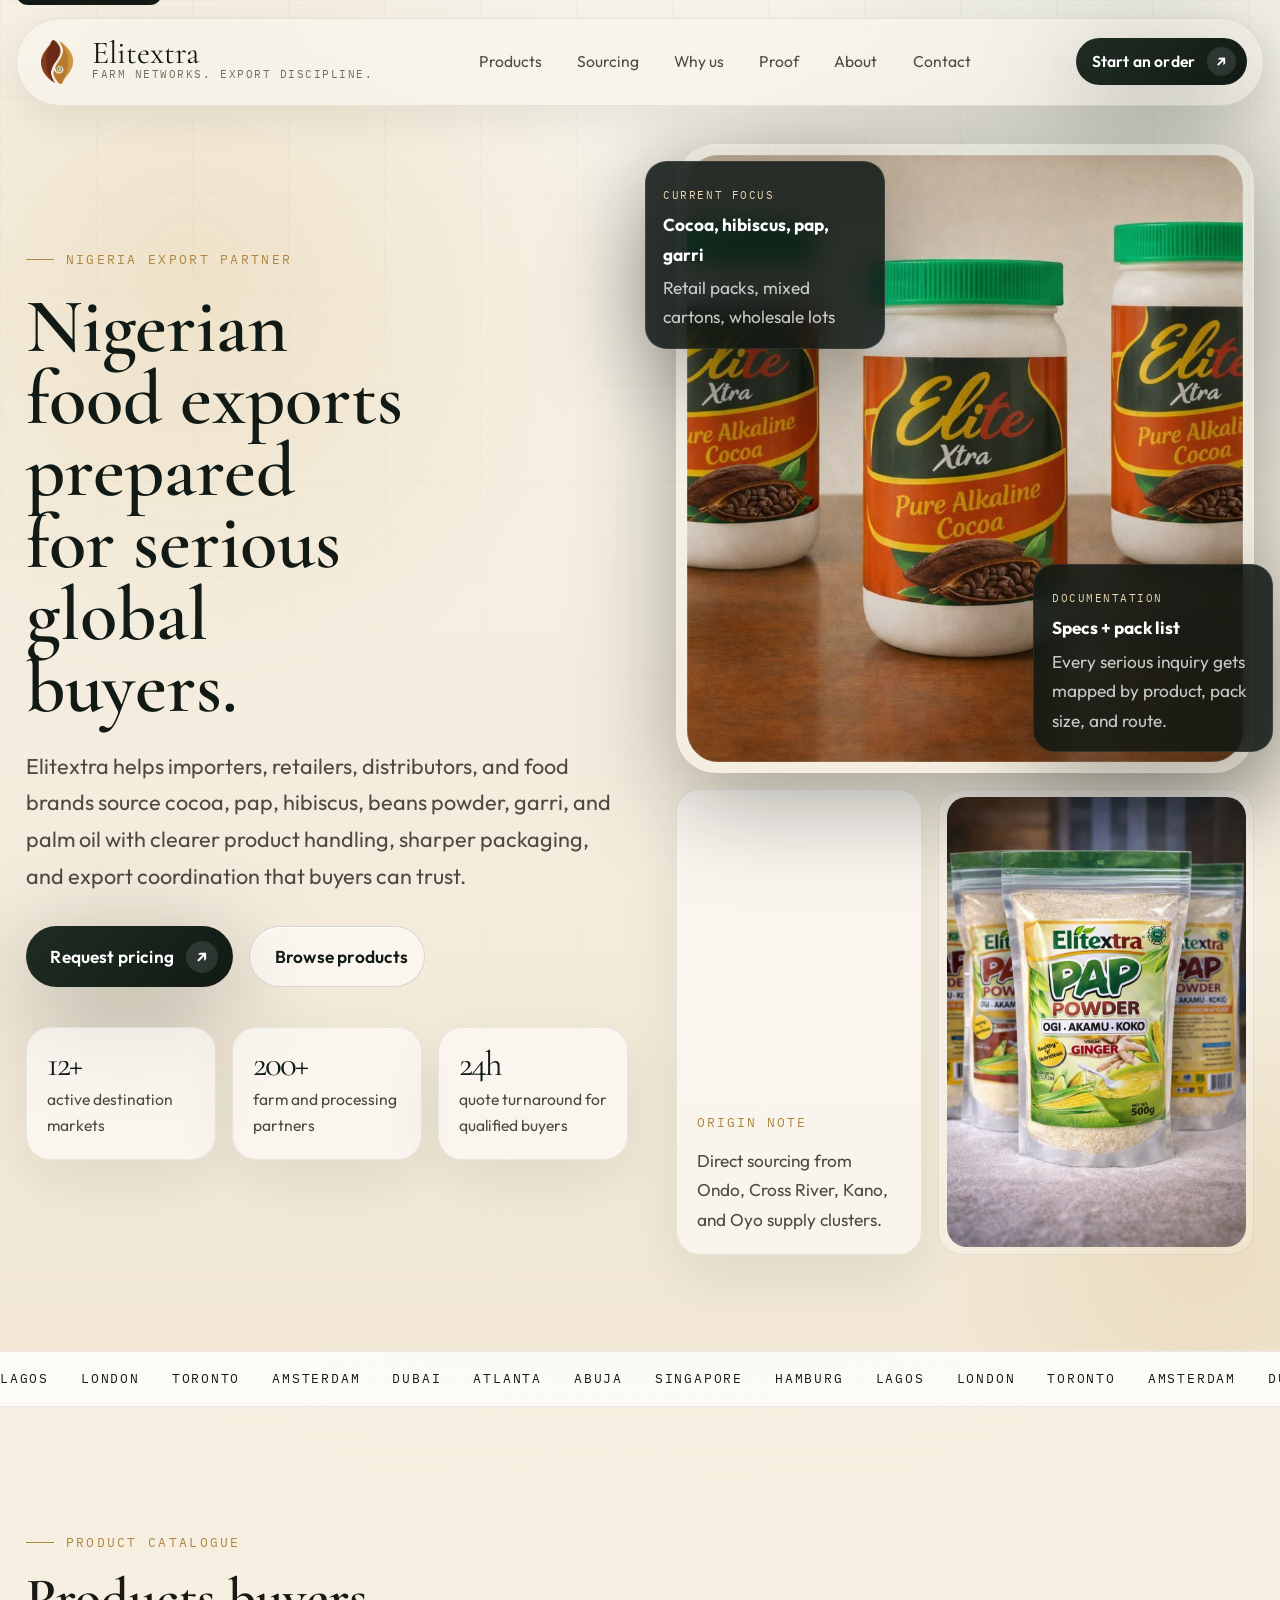
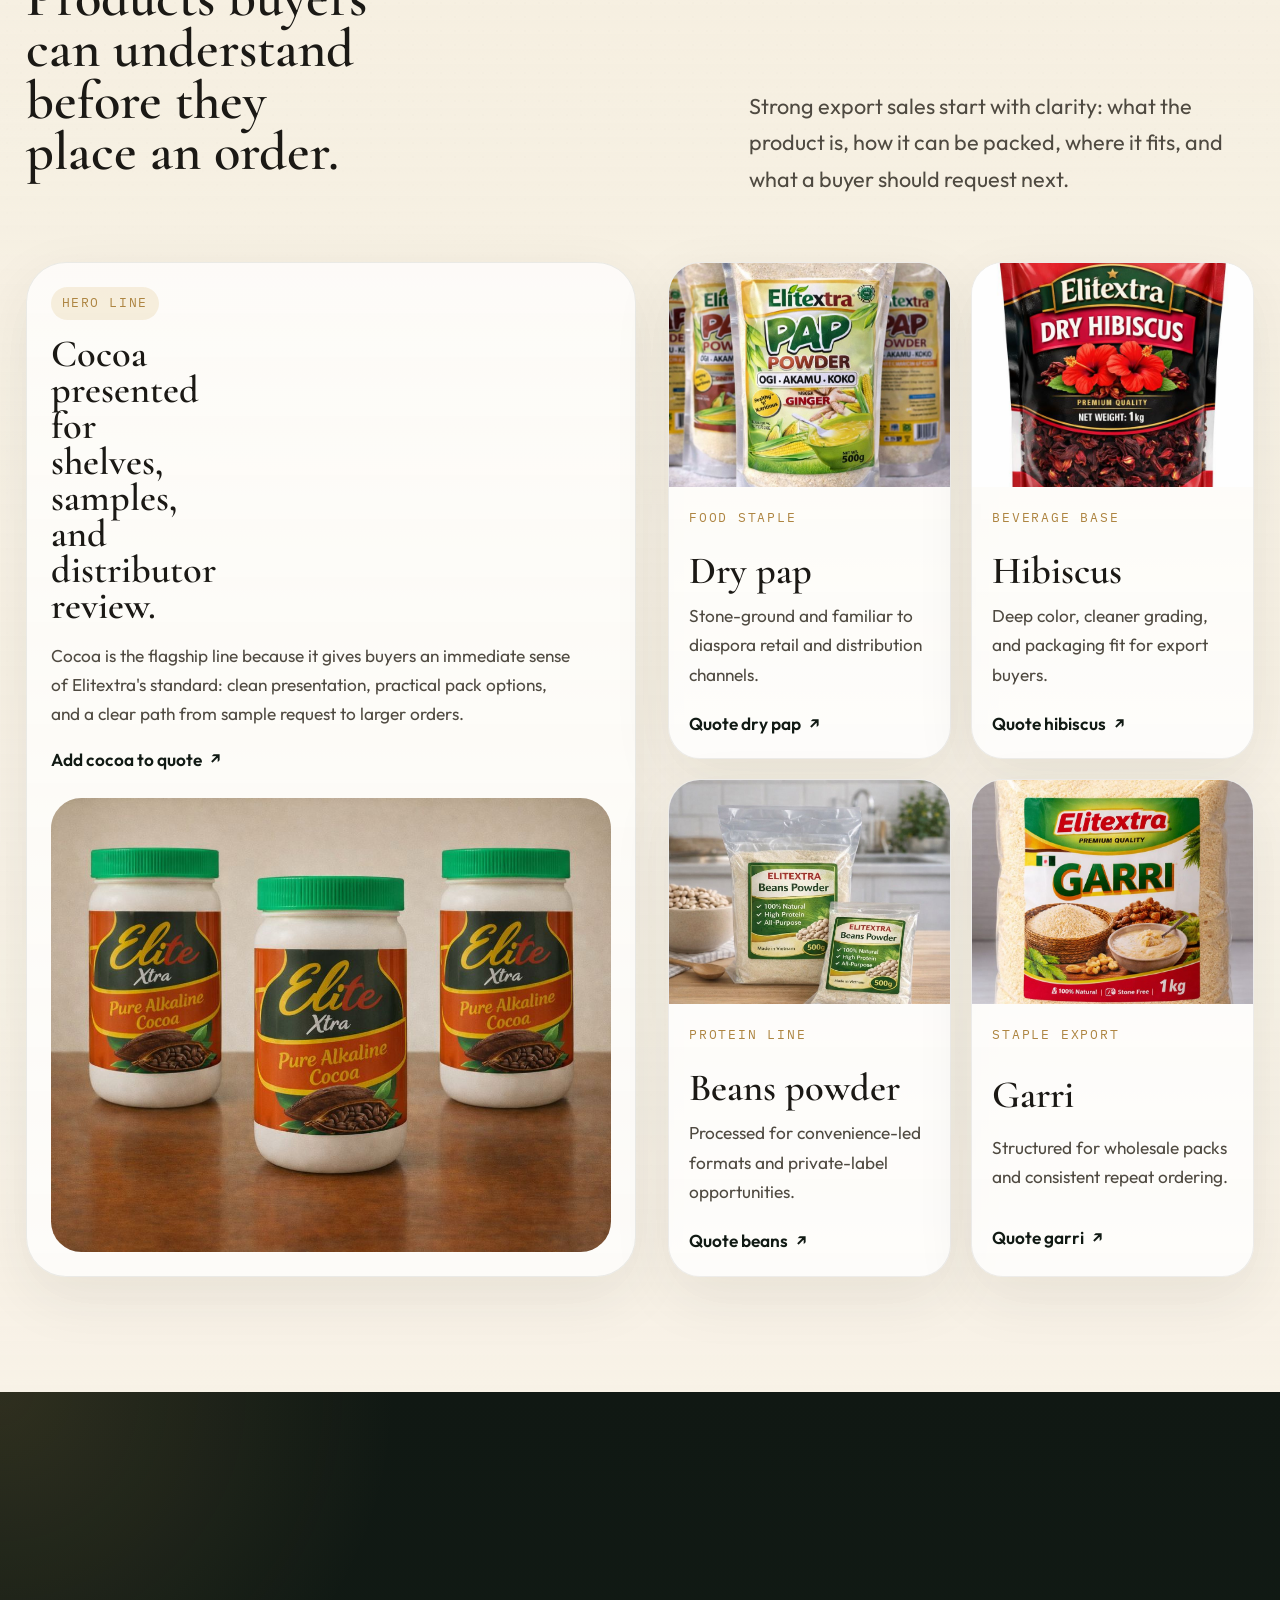
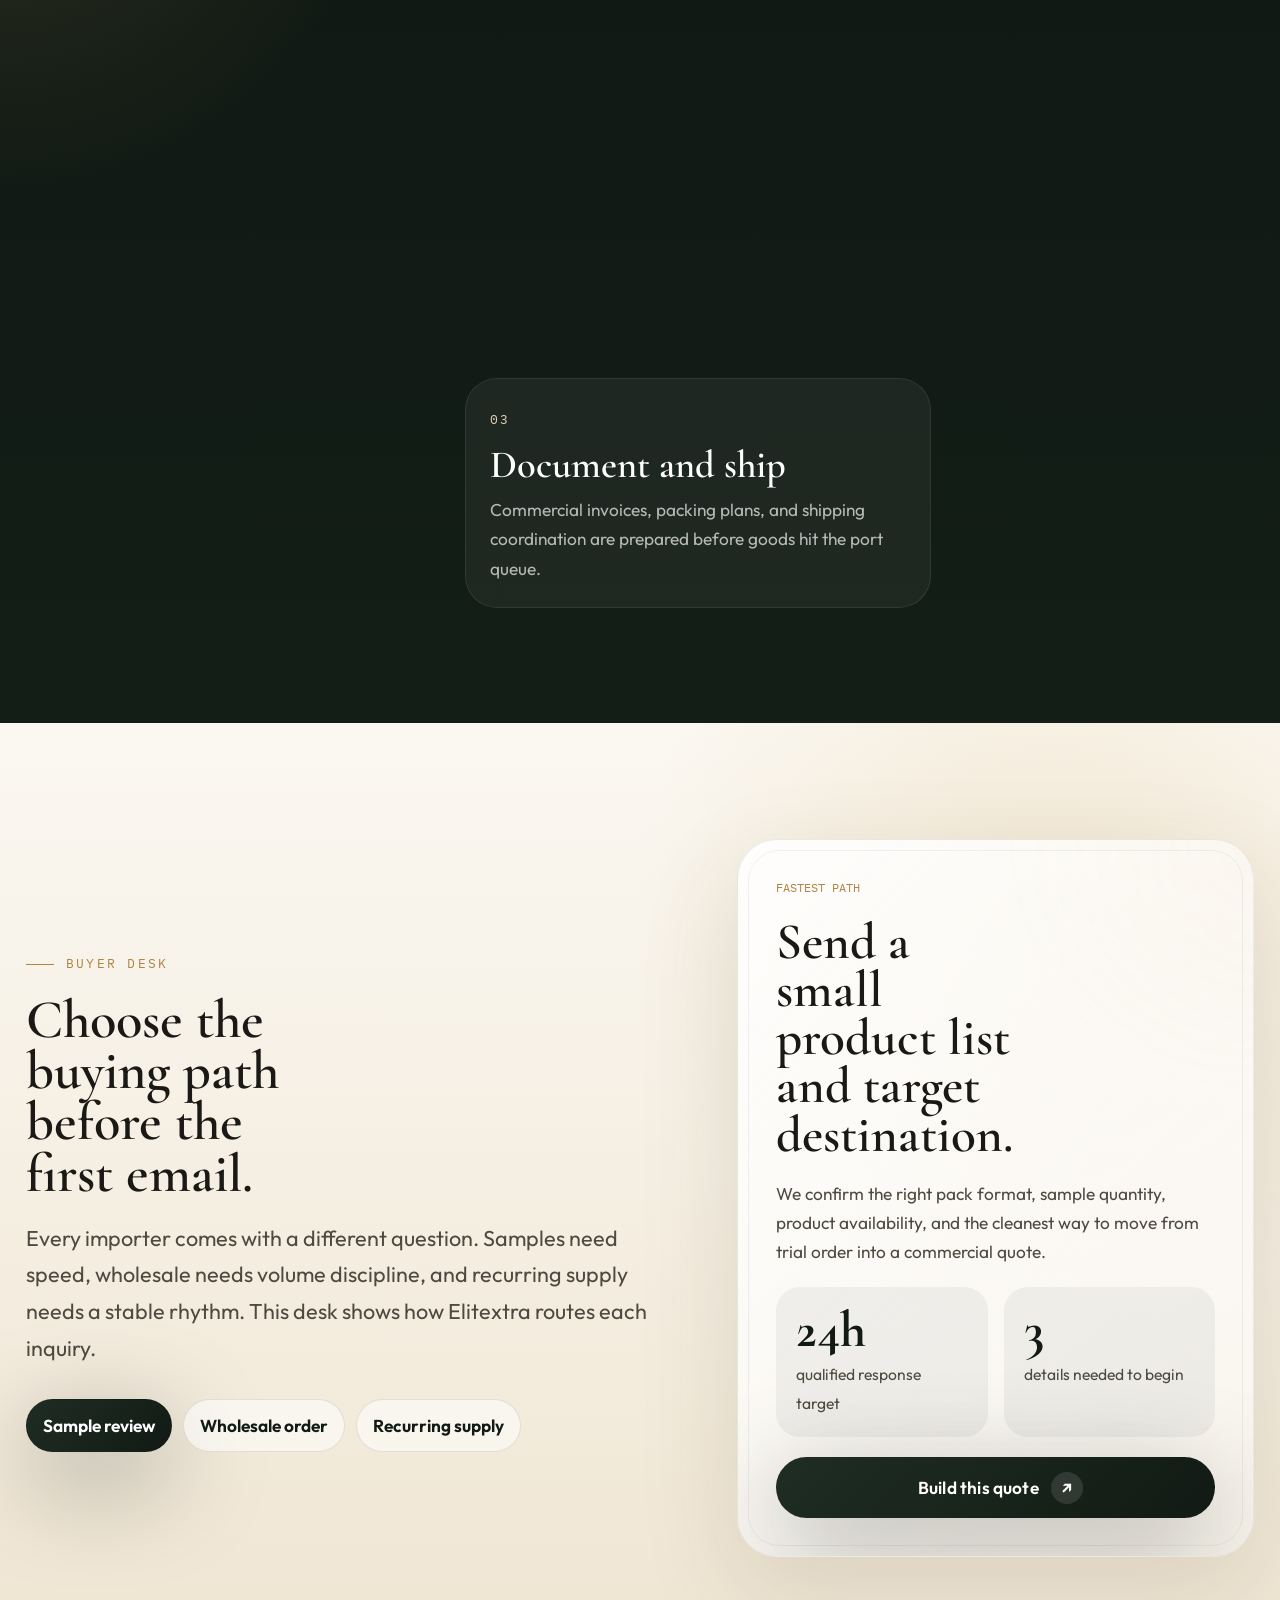
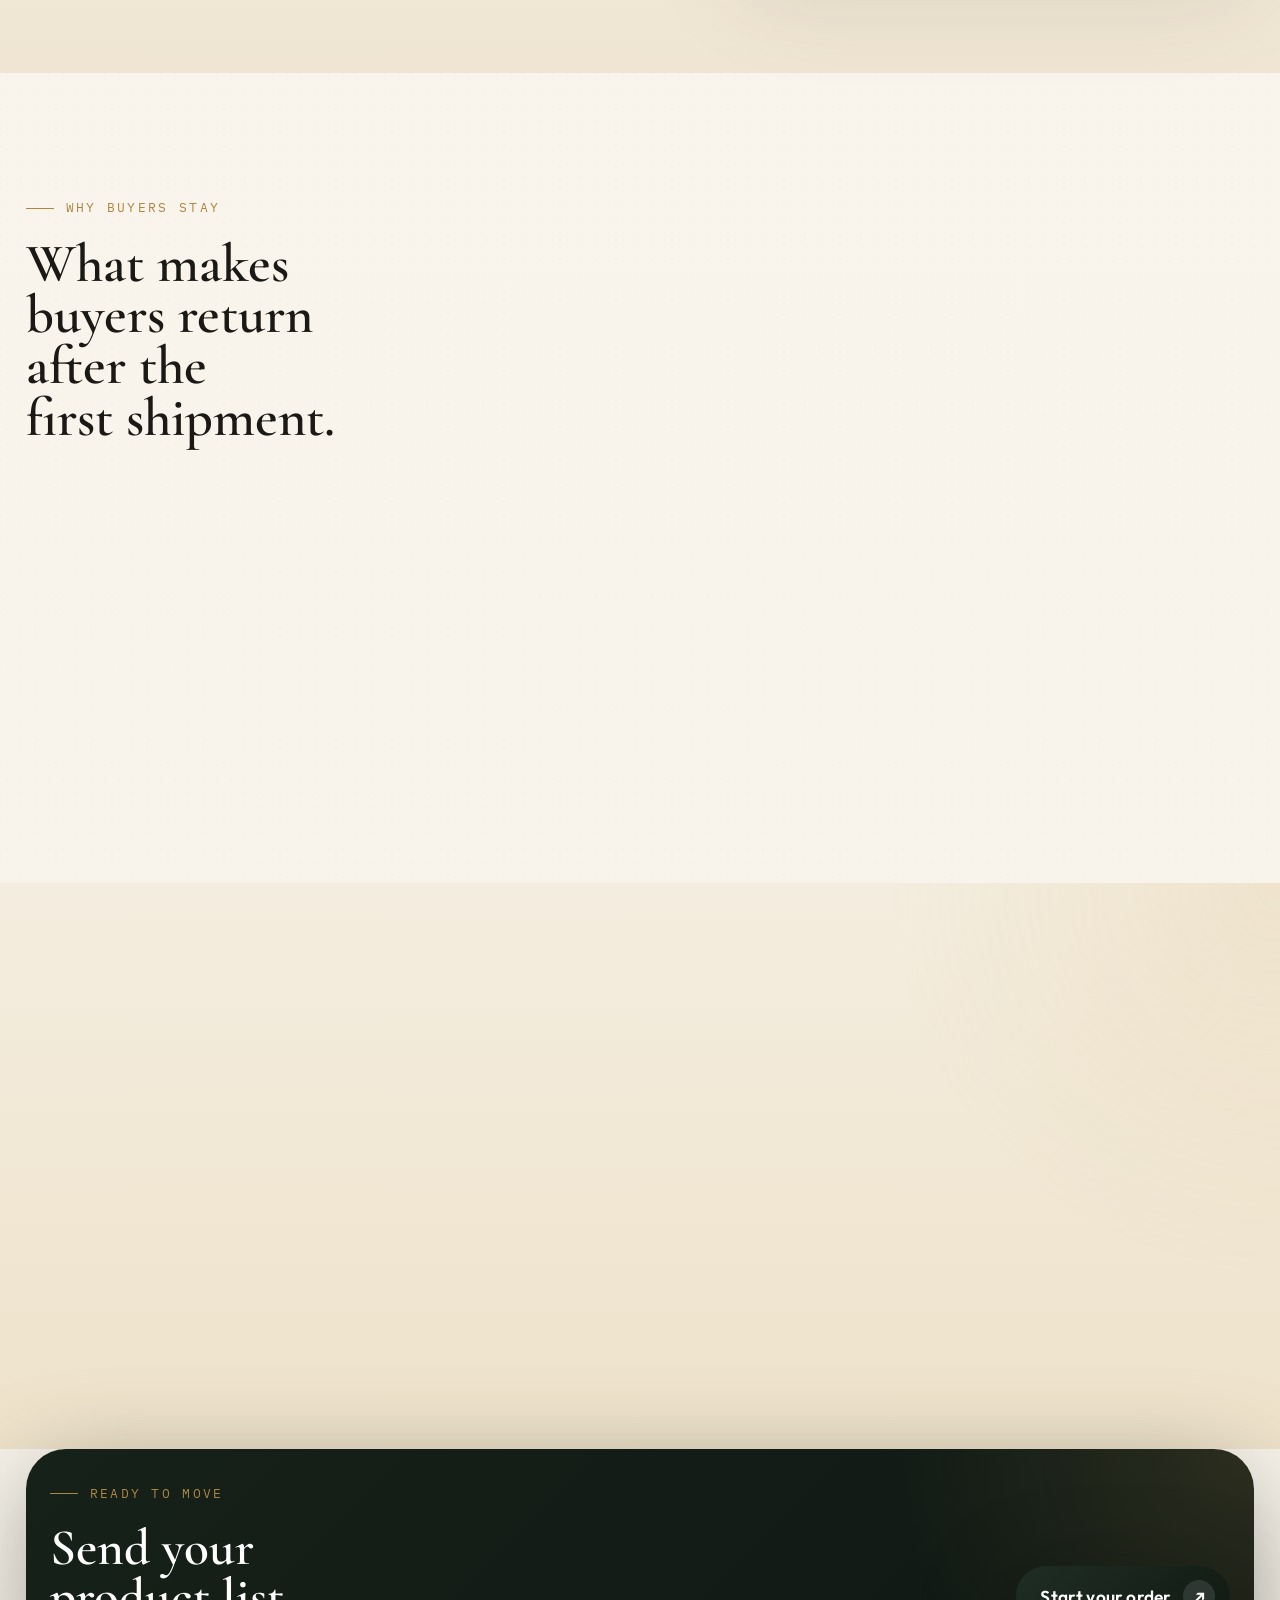
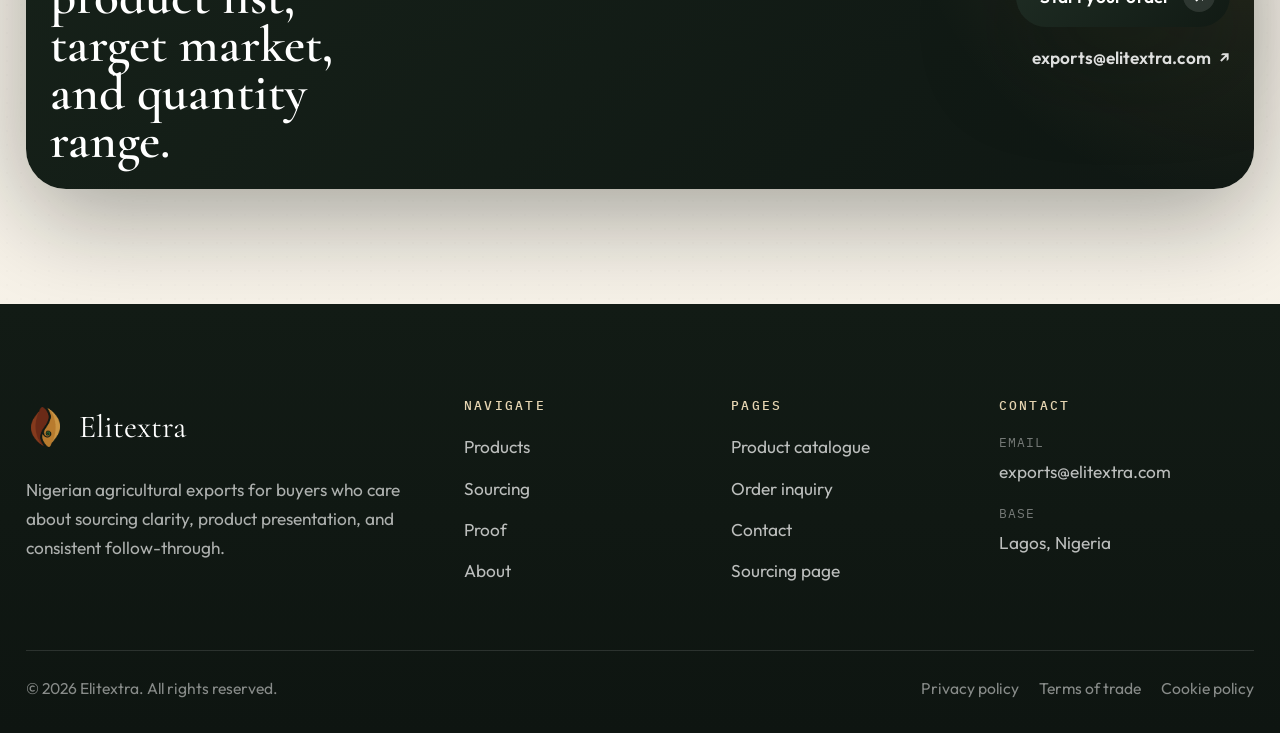
==== index.html @ 2dcd4d9c "Initial Elitextra website baseline" ====
<!DOCTYPE html>
<html lang="en">
<head>
  <meta charset="UTF-8">
  <meta name="viewport" content="width=device-width, initial-scale=1.0">
  <meta name="description" content="Elitextra exports premium Nigerian cocoa, pap, beans powder, palm oil, hibiscus, and garri for global distributors, retailers, and food brands.">
  <meta property="og:title" content="Elitextra | Premium Nigerian Agricultural Exports">
  <meta property="og:description" content="A sourcing-led export partner connecting Nigerian farm networks to global buyers with traceability, disciplined packaging, and export-ready logistics.">
  <meta property="og:type" content="website">
  <meta property="og:image" content="assets/products/cocoa-jars.jpg">
  <title>Elitextra | Premium Nigerian Agricultural Exports</title>

  <link rel="stylesheet" href="css/variables.css">
  <link rel="stylesheet" href="css/base.css">
  <link rel="stylesheet" href="css/animations.css">
  <link rel="stylesheet" href="css/components.css">
  <link rel="stylesheet" href="css/layout.css">
  <link rel="stylesheet" href="css/home.css">
  <link rel="stylesheet" href="css/inner.css">

  <link rel="icon" type="image/svg+xml" href="data:image/svg+xml,%3Csvg xmlns='http://www.w3.org/2000/svg' viewBox='0 0 32 32'%3E%3Crect x='2' y='2' width='28' height='28' rx='9' fill='%23111a14'/%3E%3Cpath d='M10 22c5-11 10-14 12-12-2 1-3 3-2 5 1 2 3 2 4 1-1 4-5 7-11 8-1 0-2-1-3-2Z' fill='%23d9b36a'/%3E%3C/svg%3E">
</head>
<body class="page-wrapper">
  <a class="skip-link" href="#main-content">Skip to content</a>

  <header class="header" id="header">
    <div class="header__inner">
      <a href="index.html" class="header__logo" aria-label="Elitextra home">
        <span class="header__logo-mark" aria-hidden="true">
          <img src="assets/brand/elitextra-logo.png" alt="" class="header__logo-img">
        </span>
        <span class="header__logo-copy">
          <span class="header__logo-wordmark">Elitextra</span>
          <span class="header__logo-tagline">Farm networks. Export discipline.</span>
        </span>
      </a>

      <nav class="header__nav" aria-label="Primary navigation">
        <a href="#products" class="header__nav-link">Products</a>
        <a href="#sourcing" class="header__nav-link">Sourcing</a>
        <a href="#advantage" class="header__nav-link">Why us</a>
        <a href="#proof" class="header__nav-link">Proof</a>
        <a href="about.html" class="header__nav-link">About</a>
        <a href="contact.html" class="header__nav-link">Contact</a>
      </nav>

      <div class="header__cta">
        <a href="order.html" class="btn btn--primary btn--sm">
          Start an order
          <span class="btn__icon">↗</span>
        </a>
      </div>

      <button class="header__menu-toggle" type="button" aria-label="Toggle menu" aria-expanded="false" aria-controls="mobile-nav">
        <span></span>
        <span></span>
        <span></span>
      </button>
    </div>

    <nav class="header__mobile-nav" id="mobile-nav" aria-label="Mobile navigation">
      <a href="#products" class="header__mobile-nav-link">Products</a>
      <a href="#sourcing" class="header__mobile-nav-link">Sourcing</a>
      <a href="#advantage" class="header__mobile-nav-link">Why us</a>
      <a href="#proof" class="header__mobile-nav-link">Proof</a>
      <a href="about.html" class="header__mobile-nav-link">About</a>
      <a href="contact.html" class="header__mobile-nav-link">Contact</a>
      <div class="header__mobile-nav-cta">
        <a href="order.html" class="btn btn--primary btn--full">
          Start an order
          <span class="btn__icon">↗</span>
        </a>
      </div>
    </nav>
  </header>

  <main id="main-content">
    <section class="home-hero" id="top">
      <div class="home-hero__backdrop" aria-hidden="true"></div>
      <div class="container">
        <div class="home-hero__grid">
          <div class="home-hero__content">
            <p class="eyebrow reveal">Nigeria export partner</p>
            <h1 class="home-hero__title reveal reveal-delay-1">Nigerian food exports prepared for serious global buyers.</h1>
            <p class="home-hero__lead reveal reveal-delay-2">
              Elitextra helps importers, retailers, distributors, and food brands source cocoa, pap, hibiscus, beans powder, garri, and palm oil with clearer product handling, sharper packaging, and export coordination that buyers can trust.
            </p>

            <div class="home-hero__actions reveal reveal-delay-3">
              <a href="order.html" class="btn btn--primary btn--lg">
                Request pricing
                <span class="btn__icon">↗</span>
              </a>
              <a href="#products" class="btn btn--secondary btn--lg">Browse products</a>
            </div>

            <div class="home-hero__proof reveal reveal-delay-4">
              <article class="metric-chip">
                <span class="metric-chip__value">12+</span>
                <span class="metric-chip__label">active destination markets</span>
              </article>
              <article class="metric-chip">
                <span class="metric-chip__value">200+</span>
                <span class="metric-chip__label">farm and processing partners</span>
              </article>
              <article class="metric-chip">
                <span class="metric-chip__value">24h</span>
                <span class="metric-chip__label">quote turnaround for qualified buyers</span>
              </article>
            </div>
          </div>

          <div class="home-hero__media reveal reveal-delay-2">
            <div class="media-frame media-frame--hero">
              <img src="assets/products/cocoa-jars.jpg" alt="Elitextra cocoa jars arranged for export presentation." class="home-hero__main-image">
              <div class="floating-card floating-card--top">
                <span class="floating-card__label">Current focus</span>
                <strong>Cocoa, hibiscus, pap, garri</strong>
                <span>Retail packs, mixed cartons, wholesale lots</span>
              </div>
              <div class="floating-card floating-card--bottom">
                <span class="floating-card__label">Documentation</span>
                <strong>Specs + pack list</strong>
                <span>Every serious inquiry gets mapped by product, pack size, and route.</span>
              </div>
            </div>

            <div class="home-hero__rail">
              <article class="mini-panel mini-panel--light">
                <span class="mini-panel__kicker">Origin note</span>
                <p>Direct sourcing from Ondo, Cross River, Kano, and Oyo supply clusters.</p>
              </article>
              <article class="mini-panel mini-panel--image">
                <img
                  src="https://image.pollinations.ai/prompt/premium%20editorial%20photograph%20of%20West%20African%20agricultural%20export%20warehouse%2C%20cocoa%20bags%2C%20hibiscus%20sorting%2C%20warm%20cinematic%20light%2C%20luxury%20brand%20campaign?width=900&height=1200&seed=21&nologo=true"
                  alt="Editorial-style generated scene of a premium agricultural export environment."
                  loading="lazy"
                  onerror="this.onerror=null;this.src='assets/products/pap-pouches.jpg';">
              </article>
            </div>
          </div>
        </div>
      </div>
    </section>

    <section class="market-marquee" aria-label="Markets served">
      <div class="market-marquee__track">
        <span>Lagos</span>
        <span>London</span>
        <span>Toronto</span>
        <span>Amsterdam</span>
        <span>Dubai</span>
        <span>Atlanta</span>
        <span>Abuja</span>
        <span>Singapore</span>
        <span>Hamburg</span>
        <span>Lagos</span>
        <span>London</span>
        <span>Toronto</span>
        <span>Amsterdam</span>
        <span>Dubai</span>
      </div>
    </section>

    <section class="section section--cream" id="products">
      <div class="container">
        <div class="section-heading section-heading--split">
          <div>
            <p class="eyebrow reveal">Product catalogue</p>
            <h2 class="section-title reveal reveal-delay-1">Products buyers can understand before they place an order.</h2>
          </div>
          <p class="section-intro reveal reveal-delay-2">
            Strong export sales start with clarity: what the product is, how it can be packed, where it fits, and what a buyer should request next.
          </p>
        </div>

        <div class="product-atlas">
          <article class="product-atlas__feature reveal">
            <div class="product-atlas__copy">
              <span class="product-atlas__tag">Hero line</span>
              <h3>Cocoa presented for shelves, samples, and distributor review.</h3>
              <p>Cocoa is the flagship line because it gives buyers an immediate sense of Elitextra's standard: clean presentation, practical pack options, and a clear path from sample request to larger orders.</p>
              <a href="order.html" class="text-link" data-add-to-quote="cocoa">Add cocoa to quote</a>
            </div>
            <div class="product-atlas__visual">
              <img src="assets/products/cocoa-jars.jpg" alt="Three Elitextra cocoa jars on a neutral surface.">
            </div>
          </article>

          <div class="product-atlas__grid stagger-children">
            <article class="product-tile reveal" data-product="pap">
              <div class="product-tile__media">
                <img src="assets/products/pap-pouches.jpg" alt="Elitextra pap powder pouch with ginger blend.">
              </div>
              <div class="product-tile__body">
                <span class="product-tile__meta">Food staple</span>
                <h3>Dry pap</h3>
                <p>Stone-ground and familiar to diaspora retail and distribution channels.</p>
                <a href="order.html" class="text-link" data-add-to-quote="pap">Quote dry pap</a>
              </div>
            </article>

            <article class="product-tile reveal reveal-delay-1" data-product="hibiscus">
              <div class="product-tile__media">
                <img src="assets/products/hibiscus-pouch.jpg" alt="Elitextra hibiscus pouch product packaging.">
              </div>
              <div class="product-tile__body">
                <span class="product-tile__meta">Beverage base</span>
                <h3>Hibiscus</h3>
                <p>Deep color, cleaner grading, and packaging fit for export buyers.</p>
                <a href="order.html" class="text-link" data-add-to-quote="hibiscus">Quote hibiscus</a>
              </div>
            </article>

            <article class="product-tile reveal reveal-delay-2" data-product="beans">
              <div class="product-tile__media">
                <img src="assets/products/beans-pouches.jpg" alt="Elitextra beans powder pouches.">
              </div>
              <div class="product-tile__body">
                <span class="product-tile__meta">Protein line</span>
                <h3>Beans powder</h3>
                <p>Processed for convenience-led formats and private-label opportunities.</p>
                <a href="order.html" class="text-link" data-add-to-quote="beans">Quote beans</a>
              </div>
            </article>

            <article class="product-tile reveal reveal-delay-3" data-product="garri">
              <div class="product-tile__media">
                <img src="assets/products/garri-bag.jpg" alt="Elitextra garri in clear export packaging.">
              </div>
              <div class="product-tile__body">
                <span class="product-tile__meta">Staple export</span>
                <h3>Garri</h3>
                <p>Structured for wholesale packs and consistent repeat ordering.</p>
                <a href="order.html" class="text-link" data-add-to-quote="garri">Quote garri</a>
              </div>
            </article>
          </div>
        </div>
      </div>
    </section>

    <section class="section section--dark" id="sourcing">
      <div class="container">
        <div class="sourcing-layout">
          <div class="sourcing-layout__intro">
            <p class="eyebrow reveal">Sourcing protocol</p>
            <h2 class="section-title reveal reveal-delay-1">A cleaner route from cooperative to container.</h2>
            <p class="section-intro reveal reveal-delay-2">
              Buyers do not need a long speech. They need confidence that product quality, packaging discipline, documentation, and shipment planning are handled by a team that already understands export pressure.
            </p>
          </div>

          <div class="sourcing-timeline stagger-children">
            <article class="timeline-step reveal">
              <span class="timeline-step__index">01</span>
              <h3>Source and verify</h3>
              <p>We map product requirements against verified farm and processor clusters before commitments are made.</p>
            </article>
            <article class="timeline-step reveal reveal-delay-1">
              <span class="timeline-step__index">02</span>
              <h3>Grade and package</h3>
              <p>Products move through sorting, packaging, and quantity discipline that matches the target market format.</p>
            </article>
            <article class="timeline-step reveal reveal-delay-2">
              <span class="timeline-step__index">03</span>
              <h3>Document and ship</h3>
              <p>Commercial invoices, packing plans, and shipping coordination are prepared before goods hit the port queue.</p>
            </article>
          </div>

          <div class="sourcing-visual reveal reveal-delay-3">
            <div class="media-frame media-frame--tall">
              <img
                src="https://image.pollinations.ai/prompt/luxury%20editorial%20photograph%20of%20African%20agricultural%20export%20containers%20at%20sunrise%2C%20high-end%20commercial%20campaign%2C%20muted%20green%20and%20gold%20palette?width=1200&height=1600&seed=44&nologo=true"
                alt="Generated editorial scene of export containers prepared for agricultural shipment."
                loading="lazy"
                onerror="this.onerror=null;this.src='assets/products/palm-oil-bottle.jpg';">
            </div>
          </div>
        </div>
      </div>
    </section>

    <section class="section export-desk-section" id="export-desk">
      <div class="container">
        <div class="export-desk">
          <div class="export-desk__copy reveal">
            <p class="eyebrow">Buyer desk</p>
            <h2 class="section-title">Choose the buying path before the first email.</h2>
            <p class="section-intro">Every importer comes with a different question. Samples need speed, wholesale needs volume discipline, and recurring supply needs a stable rhythm. This desk shows how Elitextra routes each inquiry.</p>
            <div class="export-desk__controls" aria-label="Buyer path selector">
              <button class="route-tab active" type="button" data-route="sample">Sample review</button>
              <button class="route-tab" type="button" data-route="wholesale">Wholesale order</button>
              <button class="route-tab" type="button" data-route="recurring">Recurring supply</button>
            </div>
          </div>

          <div class="export-desk__panel reveal reveal-delay-1" data-route-panel>
            <span class="mini-label" data-route-kicker>Fastest path</span>
            <h3 data-route-title>Send a small product list and target destination.</h3>
            <p data-route-copy>We confirm the right pack format, sample quantity, product availability, and the cleanest way to move from trial order into a commercial quote.</p>
            <div class="export-desk__metrics">
              <article><strong data-route-metric-a>24h</strong><span>qualified response target</span></article>
              <article><strong data-route-metric-b>3</strong><span>details needed to begin</span></article>
            </div>
            <a href="order.html" class="btn btn--primary btn--lg">Build this quote <span class="btn__icon">↗</span></a>
          </div>
        </div>
      </div>
    </section>

    <section class="section" id="advantage">
      <div class="container">
        <div class="section-heading">
          <p class="eyebrow reveal">Why buyers stay</p>
          <h2 class="section-title reveal reveal-delay-1">What makes buyers return after the first shipment.</h2>
        </div>

        <div class="advantage-grid stagger-children">
          <article class="advantage-card reveal">
            <span class="advantage-card__line"></span>
            <h3>Packaging that helps sell</h3>
            <p>Retail and wholesale buyers can request formats that match shelf display, cartons, sampling, and private-label planning.</p>
          </article>
          <article class="advantage-card reveal reveal-delay-1">
            <span class="advantage-card__line"></span>
            <h3>Origin and handling clarity</h3>
            <p>Product expectations are mapped early, from source region and pack size to documentation and shipping route.</p>
          </article>
          <article class="advantage-card reveal reveal-delay-2">
            <span class="advantage-card__line"></span>
            <h3>Faster buying decisions</h3>
            <p>Qualified buyers can move from product interest to quote brief without long back-and-forth discovery calls.</p>
          </article>
        </div>
      </div>
    </section>

    <section class="section section--sand" id="proof">
      <div class="container">
        <div class="proof-grid">
          <div class="proof-grid__stats stagger-children">
            <article class="proof-card reveal">
              <span class="proof-card__value" data-counter="12" data-suffix="+">0</span>
              <span class="proof-card__label">destination markets served across diaspora and wholesale channels</span>
            </article>
            <article class="proof-card reveal reveal-delay-1">
              <span class="proof-card__value" data-counter="200" data-suffix="+">0</span>
              <span class="proof-card__label">partner farms and processors across major Nigerian supply regions</span>
            </article>
            <article class="proof-card reveal reveal-delay-2">
              <span class="proof-card__value" data-counter="6" data-suffix="+">0</span>
              <span class="proof-card__label">export product lines across staples, beverages, and retail-ready food formats</span>
            </article>
          </div>

          <div class="testimonial-panel reveal reveal-delay-3">
            <p class="eyebrow">Buyer signal</p>
            <blockquote>
              “The difference was immediate. The products looked ready for our buyers, the communication was tighter, and the shipment planning felt managed instead of improvised.”
            </blockquote>
            <div class="testimonial-panel__author">
              <strong>Samuel Afolabi</strong>
              <span>Procurement lead, Afro-Caribbean retail group</span>
            </div>
          </div>
        </div>
      </div>
    </section>

    <section class="section cta-band">
      <div class="container">
        <div class="cta-band__inner reveal">
          <div>
            <p class="eyebrow">Ready to move</p>
            <h2 class="cta-band__title">Send your product list, target market, and quantity range.</h2>
          </div>
          <div class="cta-band__actions">
            <a href="order.html" class="btn btn--primary btn--lg">
              Start your order
              <span class="btn__icon">↗</span>
            </a>
            <a href="mailto:exports@elitextra.com" class="text-link text-link--light">exports@elitextra.com</a>
          </div>
        </div>
      </div>
    </section>
  </main>

  <footer class="footer">
    <div class="container">
      <div class="footer__top">
        <div class="footer__brand">
          <a href="index.html" class="footer__logo">
            <span class="footer__logo-mark" aria-hidden="true">
              <img src="assets/brand/elitextra-logo.png" alt="" class="logo-img">
            </span>
            <span class="footer__logo-text">Elitextra</span>
          </a>
          <p class="footer__brand-desc">
            Nigerian agricultural exports for buyers who care about sourcing clarity, product presentation, and consistent follow-through.
          </p>
        </div>

        <div class="footer__column">
          <h3 class="footer__heading">Navigate</h3>
          <nav class="footer__links">
            <a href="#products" class="footer__link">Products</a>
            <a href="#sourcing" class="footer__link">Sourcing</a>
            <a href="#proof" class="footer__link">Proof</a>
            <a href="about.html" class="footer__link">About</a>
          </nav>
        </div>

        <div class="footer__column">
          <h3 class="footer__heading">Pages</h3>
          <nav class="footer__links">
            <a href="products.html" class="footer__link">Product catalogue</a>
            <a href="order.html" class="footer__link">Order inquiry</a>
            <a href="contact.html" class="footer__link">Contact</a>
            <a href="sourcing.html" class="footer__link">Sourcing page</a>
          </nav>
        </div>

        <div class="footer__column">
          <h3 class="footer__heading">Contact</h3>
          <div class="footer__contact-item">
            <span>Email</span>
            <a href="mailto:exports@elitextra.com">exports@elitextra.com</a>
          </div>
          <div class="footer__contact-item">
            <span>Base</span>
            <span>Lagos, Nigeria</span>
          </div>
        </div>
      </div>

      <div class="footer__bottom">
        <p class="footer__copyright">© 2026 Elitextra. All rights reserved.</p>
        <div class="footer__legal">
          <a href="contact.html">Privacy policy</a>
          <a href="contact.html">Terms of trade</a>
          <a href="contact.html">Cookie policy</a>
        </div>
      </div>
    </div>
  </footer>

  <button class="scroll-top" type="button" aria-label="Scroll to top">
    <svg width="20" height="20" viewBox="0 0 24 24" fill="none" stroke="currentColor" stroke-width="1.8">
      <path d="M18 15L12 9L6 15"/>
    </svg>
  </button>

  <script src="js/main.js"></script>
</body>
</html>
---- css/variables.css ----
:root {
  --forest-950: #0f1713;
  --forest-900: #111a14;
  --forest-800: #1f2d24;
  --forest-700: #2e4334;
  --forest-500: #54775f;
  --sand-50: #f7f1e5;
  --sand-100: #f1e7d1;
  --sand-200: #e6d5b2;
  --stone-50: #fbf8f2;
  --stone-100: #efe8db;
  --stone-300: #c5b9a6;
  --stone-500: #887b68;
  --ink-900: #1b1915;
  --ink-700: #4f4a41;
  --ink-500: #746c61;
  --white: #ffffff;
  --gold: #d0a95e;
  --gold-deep: #ae8541;
  --gold-soft: rgba(208, 169, 94, 0.18);
  --line-dark: rgba(255, 255, 255, 0.12);
  --line-light: rgba(17, 26, 20, 0.08);

  --color-bg-primary: var(--stone-50);
  --color-bg-secondary: var(--sand-50);
  --color-bg-dark: var(--forest-900);
  --color-text-primary: var(--ink-900);
  --color-text-secondary: var(--ink-700);
  --color-text-tertiary: var(--ink-500);

  --font-display: "Cormorant Garamond", Georgia, serif;
  --font-body: "Outfit", "Segoe UI", sans-serif;
  --font-mono: "IBM Plex Mono", Consolas, monospace;

  --text-xs: clamp(0.72rem, 0.7rem + 0.16vw, 0.8rem);
  --text-sm: clamp(0.9rem, 0.88rem + 0.18vw, 0.98rem);
  --text-base: clamp(1rem, 0.98rem + 0.28vw, 1.08rem);
  --text-lg: clamp(1.15rem, 1.05rem + 0.5vw, 1.35rem);
  --text-xl: clamp(1.35rem, 1.2rem + 0.8vw, 1.75rem);
  --text-2xl: clamp(1.8rem, 1.45rem + 1.2vw, 2.5rem);
  --text-3xl: clamp(2.3rem, 1.8rem + 2vw, 3.8rem);
  --text-4xl: clamp(3.2rem, 2.4rem + 3vw, 5.8rem);

  --space-1: 0.25rem;
  --space-2: 0.5rem;
  --space-3: 0.75rem;
  --space-4: 1rem;
  --space-5: 1.25rem;
  --space-6: 1.5rem;
  --space-8: 2rem;
  --space-10: 2.5rem;
  --space-12: 3rem;
  --space-16: 4rem;
  --space-20: 5rem;
  --space-24: 6rem;
  --space-32: 8rem;
  --space-40: 10rem;

  --radius-sm: 0.75rem;
  --radius-md: 1.1rem;
  --radius-lg: 1.5rem;
  --radius-xl: 2rem;
  --radius-2xl: 2.5rem;
  --radius-pill: 999px;

  --container-max: 1380px;
  --container-wide: 1480px;
  --container-narrow: 920px;
  --section-padding-x: clamp(1rem, 2vw, 2rem);
  --section-padding-y: clamp(5rem, 9vw, 9rem);

  --shadow-soft: 0 20px 60px rgba(24, 22, 18, 0.08);
  --shadow-deep: 0 28px 100px rgba(10, 13, 11, 0.35);
  --shadow-glow: 0 18px 50px rgba(208, 169, 94, 0.16);

  --transition-fast: 160ms cubic-bezier(0.32, 0.72, 0, 1);
  --transition-base: 320ms cubic-bezier(0.32, 0.72, 0, 1);
  --transition-slow: 700ms cubic-bezier(0.22, 1, 0.36, 1);

  --z-base: 0;
  --z-raised: 10;
  --z-header: 50;
  --z-overlay: 90;

  --header-height: 5.5rem;
}
---- css/base.css ----
@import url("https://fonts.googleapis.com/css2?family=Cormorant+Garamond:wght@500;600;700&family=IBM+Plex+Mono:wght@400;500&family=Outfit:wght@300;400;500;600;700&display=swap");

*,
*::before,
*::after {
  box-sizing: border-box;
  margin: 0;
  padding: 0;
}

html {
  font-size: 16px;
  scroll-behavior: smooth;
  -webkit-text-size-adjust: 100%;
}

body {
  min-height: 100vh;
  font-family: var(--font-body);
  font-size: var(--text-base);
  line-height: 1.7;
  color: var(--color-text-primary);
  background:
    radial-gradient(circle at top, rgba(208, 169, 94, 0.1), transparent 30%),
    linear-gradient(180deg, #fcfaf5 0%, #f7f2e8 100%);
  overflow-x: hidden;
  text-rendering: optimizeLegibility;
  -webkit-font-smoothing: antialiased;
  -moz-osx-font-smoothing: grayscale;
}

body::before {
  content: "";
  position: fixed;
  inset: 0;
  pointer-events: none;
  background-image:
    linear-gradient(rgba(255, 255, 255, 0.04), rgba(255, 255, 255, 0.04)),
    radial-gradient(rgba(17, 26, 20, 0.025) 0.75px, transparent 0.75px);
  background-size: auto, 14px 14px;
  opacity: 0.45;
  z-index: 1;
}

main,
header,
footer,
section {
  position: relative;
  z-index: 2;
}

img {
  display: block;
  max-width: 100%;
}

a {
  color: inherit;
  text-decoration: none;
}

button,
input,
textarea,
select {
  font: inherit;
}

button {
  background: none;
  border: 0;
  cursor: pointer;
}

ul,
ol {
  list-style: none;
}

:focus-visible {
  outline: 2px solid var(--gold);
  outline-offset: 4px;
}

::selection {
  background: rgba(208, 169, 94, 0.25);
  color: var(--forest-900);
}

.container {
  width: 100%;
  max-width: var(--container-max);
  margin-inline: auto;
  padding-inline: var(--section-padding-x);
}

.section {
  padding-block: var(--section-padding-y);
}

.section--dark {
  color: var(--white);
  background:
    radial-gradient(circle at top left, rgba(208, 169, 94, 0.16), transparent 25%),
    linear-gradient(180deg, #101813 0%, #131e17 100%);
}

.section--cream {
  background: linear-gradient(180deg, rgba(241, 231, 209, 0.48) 0%, rgba(247, 241, 229, 0.9) 100%);
}

.section--sand {
  background:
    radial-gradient(circle at right top, rgba(208, 169, 94, 0.14), transparent 28%),
    linear-gradient(180deg, #f4eddf 0%, #eee2ca 100%);
}

.eyebrow {
  display: inline-flex;
  align-items: center;
  gap: var(--space-3);
  font-family: var(--font-mono);
  font-size: var(--text-xs);
  letter-spacing: 0.18em;
  text-transform: uppercase;
  color: var(--gold-deep);
  margin-bottom: var(--space-5);
}

.eyebrow::before {
  content: "";
  width: 1.75rem;
  height: 1px;
  background: currentColor;
}

h1,
h2,
h3,
h4 {
  font-family: var(--font-display);
  font-weight: 600;
  line-height: 0.94;
  letter-spacing: 0;
  text-wrap: balance;
}

.section-title {
  max-width: 14ch;
  font-size: var(--text-3xl);
  margin-bottom: var(--space-5);
}

.section-label {
  display: inline-flex;
  align-items: center;
  gap: var(--space-3);
  margin-bottom: var(--space-4);
  font-family: var(--font-mono);
  font-size: var(--text-xs);
  letter-spacing: 0.18em;
  text-transform: uppercase;
  color: var(--gold-deep);
}

.section-label::before {
  content: "";
  width: 1.5rem;
  height: 1px;
  background: currentColor;
}

.section-intro {
  max-width: 58ch;
  color: var(--color-text-secondary);
  font-size: var(--text-lg);
}

.section-subtitle {
  max-width: 60ch;
  color: var(--color-text-secondary);
  font-size: var(--text-lg);
}

.section-heading {
  margin-bottom: var(--space-16);
}

.section-heading--split {
  display: grid;
  grid-template-columns: 1.15fr 0.85fr;
  gap: var(--space-10);
  align-items: end;
}

.text-link {
  display: inline-flex;
  align-items: center;
  gap: var(--space-2);
  font-weight: 600;
  color: var(--forest-900);
  transition: gap var(--transition-fast), color var(--transition-fast);
}

.text-link::after {
  content: "↗";
  font-size: 0.95em;
}

.text-link:hover {
  gap: var(--space-3);
  color: var(--gold-deep);
}

.text-link--light {
  color: rgba(255, 255, 255, 0.86);
}

.text-center {
  text-align: center;
}

.text-white {
  color: var(--white);
}

.text-gray {
  color: rgba(255, 255, 255, 0.72);
}

.font-accent {
  font-family: var(--font-display);
}

.bg-cream {
  background: linear-gradient(180deg, rgba(241, 231, 209, 0.55) 0%, rgba(247, 241, 229, 0.95) 100%);
}

.mb-12 {
  margin-bottom: var(--space-12);
}

.grid-2,
.grid-3,
.grid-4 {
  display: grid;
  gap: var(--space-6);
}

.grid-2 {
  grid-template-columns: repeat(2, minmax(0, 1fr));
}

.grid-3 {
  grid-template-columns: repeat(3, minmax(0, 1fr));
}

.grid-4 {
  grid-template-columns: repeat(4, minmax(0, 1fr));
}

.skip-link {
  position: absolute;
  left: 1rem;
  top: -3rem;
  z-index: 1000;
  padding: 0.75rem 1rem;
  background: var(--forest-900);
  color: var(--white);
  border-radius: var(--radius-sm);
  transition: top var(--transition-fast);
}

.skip-link:focus {
  top: 1rem;
}

.page-wrapper {
  opacity: 0;
  transform: translateY(10px);
  animation: pageEnter 0.8s cubic-bezier(0.22, 1, 0.36, 1) forwards;
}

@keyframes pageEnter {
  to {
    opacity: 1;
    transform: translateY(0);
  }
}

@media (max-width: 900px) {
  .section-heading--split {
    grid-template-columns: 1fr;
  }
}

@media (max-width: 768px) {
  .section {
    padding-block: clamp(4rem, 10vw, 6rem);
  }

  .section-title {
    max-width: 100%;
  }

  .grid-2,
  .grid-3,
  .grid-4 {
    grid-template-columns: 1fr;
  }
}
---- css/animations.css ----
/* ============================================================
   ELITEXTRA WEBSITE — ANIMATIONS & MOTION SYSTEM
   ============================================================ */

/* --- KEYFRAMES --- */

/* Fade Up */
@keyframes fadeUp {
  from {
    opacity: 0;
    transform: translateY(40px);
  }
  to {
    opacity: 1;
    transform: translateY(0);
  }
}

/* Fade Down */
@keyframes fadeDown {
  from {
    opacity: 0;
    transform: translateY(-30px);
  }
  to {
    opacity: 1;
    transform: translateY(0);
  }
}

/* Fade In */
@keyframes fadeIn {
  from { opacity: 0; }
  to { opacity: 1; }
}

/* Scale In */
@keyframes scaleIn {
  from {
    opacity: 0;
    transform: scale(0.85);
  }
  to {
    opacity: 1;
    transform: scale(1);
  }
}

/* Scale In Up */
@keyframes scaleInUp {
  from {
    opacity: 0;
    transform: scale(0.92) translateY(20px);
  }
  to {
    opacity: 1;
    transform: scale(1) translateY(0);
  }
}

/* Slide In Left */
@keyframes slideInLeft {
  from {
    opacity: 0;
    transform: translateX(-60px);
  }
  to {
    opacity: 1;
    transform: translateX(0);
  }
}

/* Slide In Right */
@keyframes slideInRight {
  from {
    opacity: 0;
    transform: translateX(60px);
  }
  to {
    opacity: 1;
    transform: translateX(0);
  }
}

/* Shimmer / Loading */
@keyframes shimmer {
  0% {
    background-position: -200% center;
  }
  100% {
    background-position: 200% center;
  }
}

/* Pulse Glow */
@keyframes pulseGlow {
  0%, 100% {
    box-shadow: 0 0 0 0 rgba(201, 162, 39, 0.4);
  }
  50% {
    box-shadow: 0 0 30px 8px rgba(201, 162, 39, 0.15);
  }
}

/* Float */
@keyframes float {
  0%, 100% {
    transform: translateY(0);
  }
  50% {
    transform: translateY(-16px);
  }
}

/* Rotate */
@keyframes rotate {
  from { transform: rotate(0deg); }
  to { transform: rotate(360deg); }
}

/* Counter Number */
@keyframes countUp {
  from {
    opacity: 0;
    transform: translateY(20px);
  }
  to {
    opacity: 1;
    transform: translateY(0);
  }
}

/* Marquee */
@keyframes marquee {
  0% {
    transform: translateX(0);
  }
  100% {
    transform: translateX(-50%);
  }
}

/* Parallax Float */
@keyframes parallaxFloat {
  0%, 100% {
    transform: translateY(0) rotate(0deg);
  }
  33% {
    transform: translateY(-8px) rotate(1deg);
  }
  66% {
    transform: translateY(-4px) rotate(-1deg);
  }
}

/* Morph */
@keyframes morph {
  0%, 100% {
    border-radius: 60% 40% 30% 70% / 60% 30% 70% 40%;
  }
  50% {
    border-radius: 30% 60% 70% 40% / 50% 60% 30% 60%;
  }
}

/* Line Draw */
@keyframes lineDraw {
  from {
    stroke-dashoffset: 1000;
  }
  to {
    stroke-dashoffset: 0;
  }
}

/* Grain Texture */
@keyframes grain {
  0%, 100% { transform: translate(0, 0); }
  10% { transform: translate(-2%, -3%); }
  20% { transform: translate(3%, 1%); }
  30% { transform: translate(-1%, 2%); }
  40% { transform: translate(2%, -1%); }
  50% { transform: translate(-3%, 1%); }
  60% { transform: translate(1%, -2%); }
  70% { transform: translate(-1%, 3%); }
  80% { transform: translate(2%, 1%); }
  90% { transform: translate(-2%, -1%); }
}

/* Scroll Indicator Bounce */
@keyframes scrollBounce {
  0%, 100% {
    transform: translateY(0);
    opacity: 1;
  }
  50% {
    transform: translateY(10px);
    opacity: 0.5;
  }
}

/* Hero Text Reveal */
@keyframes heroReveal {
  0% {
    clip-path: inset(0 100% 0 0);
    opacity: 0;
  }
  100% {
    clip-path: inset(0 0 0 0);
    opacity: 1;
  }
}

/* --- SCROLL-TRIGGERED ANIMATIONS --- */
/* These classes are added by JS IntersectionObserver */

.reveal {
  opacity: 0;
  transform: translateY(30px);
  transition: opacity 0.7s ease, transform 0.7s ease;
}

.reveal.revealed {
  opacity: 1;
  transform: translateY(0);
}

.reveal-left {
  opacity: 0;
  transform: translateX(-50px);
  transition: opacity 0.8s ease, transform 0.8s ease;
}

.reveal-left.revealed {
  opacity: 1;
  transform: translateX(0);
}

.reveal-right {
  opacity: 0;
  transform: translateX(50px);
  transition: opacity 0.8s ease, transform 0.8s ease;
}

.reveal-right.revealed {
  opacity: 1;
  transform: translateX(0);
}

.reveal-scale {
  opacity: 0;
  transform: scale(0.9);
  transition: opacity 0.6s ease, transform 0.6s ease;
}

.reveal-scale.revealed {
  opacity: 1;
  transform: scale(1);
}

.reveal-delay-1 { transition-delay: 0.1s; }
.reveal-delay-2 { transition-delay: 0.2s; }
.reveal-delay-3 { transition-delay: 0.3s; }
.reveal-delay-4 { transition-delay: 0.4s; }
.reveal-delay-5 { transition-delay: 0.5s; }
.reveal-delay-6 { transition-delay: 0.6s; }

/* Stagger children */
.stagger-children > * {
  opacity: 0;
  transform: translateY(20px);
  transition: opacity 0.5s ease, transform 0.5s ease;
}

.stagger-children.revealed > *:nth-child(1) { opacity: 1; transform: translateY(0); transition-delay: 0s; }
.stagger-children.revealed > *:nth-child(2) { opacity: 1; transform: translateY(0); transition-delay: 0.1s; }
.stagger-children.revealed > *:nth-child(3) { opacity: 1; transform: translateY(0); transition-delay: 0.2s; }
.stagger-children.revealed > *:nth-child(4) { opacity: 1; transform: translateY(0); transition-delay: 0.3s; }
.stagger-children.revealed > *:nth-child(5) { opacity: 1; transform: translateY(0); transition-delay: 0.4s; }
.stagger-children.revealed > *:nth-child(6) { opacity: 1; transform: translateY(0); transition-delay: 0.5s; }
.stagger-children.revealed > *:nth-child(7) { opacity: 1; transform: translateY(0); transition-delay: 0.6s; }
.stagger-children.revealed > *:nth-child(8) { opacity: 1; transform: translateY(0); transition-delay: 0.7s; }

/* Line reveal */
.line-reveal {
  position: relative;
  overflow: hidden;
}

.line-reveal::after {
  content: '';
  position: absolute;
  bottom: 0;
  left: 0;
  width: 100%;
  height: 2px;
  background: var(--gold-primary);
  transform: scaleX(0);
  transform-origin: left;
  transition: transform 0.8s cubic-bezier(0.77, 0, 0.175, 1);
}

.line-reveal.revealed::after {
  transform: scaleX(1);
}

/* --- HOVER ANIMATIONS --- */

.hvr-lift {
  transition: transform var(--transition-base), box-shadow var(--transition-base);
}

.hvr-lift:hover {
  transform: translateY(-6px);
  box-shadow: var(--shadow-lg);
}

.hvr-glow {
  transition: box-shadow var(--transition-base);
}

.hvr-glow:hover {
  box-shadow: var(--glow-gold);
}

.hvr-scale {
  transition: transform var(--transition-bounce);
}

.hvr-scale:hover {
  transform: scale(1.03);
}

.hvr-shine {
  position: relative;
  overflow: hidden;
}

.hvr-shine::after {
  content: '';
  position: absolute;
  inset: 0;
  background: linear-gradient(
    105deg,
    transparent 40%,
    rgba(255, 255, 255, 0.3) 50%,
    transparent 60%
  );
  background-size: 200% 100%;
  background-position: -200% center;
  transition: background-position 0.6s ease;
  pointer-events: none;
}

.hvr-shine:hover::after {
  background-position: 200% center;
}

/* --- LOADING SKELETON --- */
.skeleton {
  background: linear-gradient(
    90deg,
    var(--gray-100) 25%,
    var(--gray-200) 50%,
    var(--gray-100) 75%
  );
  background-size: 200% 100%;
  animation: shimmer 1.5s infinite;
  border-radius: var(--radius-md);
}

/* --- REDUCED MOTION --- */
@media (prefers-reduced-motion: reduce) {
  *,
  *::before,
  *::after {
    animation-duration: 0.01ms !important;
    animation-iteration-count: 1 !important;
    transition-duration: 0.01ms !important;
    scroll-behavior: auto !important;
  }

  .reveal,
  .reveal-left,
  .reveal-right,
  .reveal-scale {
    opacity: 1;
    transform: none;
  }

  .stagger-children > * {
    opacity: 1;
    transform: none;
  }
}

/* --- MOBILE REDUCED MOTION --- */
@media (max-width: 768px) {
  .reveal,
  .reveal-left,
  .reveal-right,
  .reveal-scale {
    transform: translateY(15px);
  }

  .reveal.revealed,
  .reveal-left.revealed,
  .reveal-right.revealed,
  .reveal-scale.revealed {
    transform: translateY(0);
  }
}
---- css/components.css ----
.btn {
  display: inline-flex;
  align-items: center;
  justify-content: center;
  gap: var(--space-3);
  min-height: 3.5rem;
  padding: 0.85rem 0.95rem 0.85rem 1.35rem;
  border-radius: var(--radius-pill);
  font-weight: 600;
  letter-spacing: 0.01em;
  transition:
    transform var(--transition-fast),
    background var(--transition-base),
    color var(--transition-base),
    border-color var(--transition-base),
    box-shadow var(--transition-base);
}

.btn:active {
  transform: scale(0.985);
}

.btn__icon {
  display: inline-flex;
  align-items: center;
  justify-content: center;
  width: 2rem;
  height: 2rem;
  border-radius: 999px;
  flex-shrink: 0;
  transition: transform var(--transition-fast), background var(--transition-base);
}

.btn--primary {
  color: var(--white);
  background: linear-gradient(135deg, var(--forest-800), var(--forest-900));
  box-shadow: var(--shadow-deep);
}

.btn--primary .btn__icon {
  background: rgba(255, 255, 255, 0.11);
}

.btn--primary:hover {
  transform: translateY(-2px);
}

.btn--primary:hover .btn__icon {
  transform: translate(3px, -2px);
}

.btn--secondary {
  color: var(--forest-900);
  border: 1px solid rgba(17, 26, 20, 0.14);
  background: rgba(255, 255, 255, 0.55);
  box-shadow: inset 0 1px 0 rgba(255, 255, 255, 0.8);
}

.btn--secondary:hover {
  background: rgba(255, 255, 255, 0.85);
  transform: translateY(-2px);
}

.btn--gold {
  color: var(--forest-900);
  background: linear-gradient(135deg, #ddb97a, var(--gold));
  box-shadow: var(--shadow-glow);
}

.btn--gold .btn__icon {
  background: rgba(17, 26, 20, 0.08);
}

.btn--gold:hover {
  transform: translateY(-2px);
}

.btn--gold-outline {
  color: var(--gold-deep);
  border: 1px solid rgba(208, 169, 94, 0.48);
  background: rgba(208, 169, 94, 0.08);
}

.btn--gold-outline:hover {
  background: rgba(208, 169, 94, 0.16);
}

.btn--dark {
  color: var(--white);
  background: var(--forest-900);
}

.btn--ghost {
  color: var(--forest-900);
  background: transparent;
}

.btn--sm {
  min-height: 2.9rem;
  padding: 0.55rem 0.7rem 0.55rem 1rem;
  font-size: var(--text-sm);
}

.btn--sm .btn__icon {
  width: 1.8rem;
  height: 1.8rem;
}

.btn--lg {
  min-height: 3.8rem;
  padding-left: 1.55rem;
  font-size: var(--text-base);
}

.btn--full {
  width: 100%;
}

.media-frame {
  position: relative;
  padding: 0.65rem;
  border-radius: var(--radius-2xl);
  background: rgba(255, 255, 255, 0.08);
  border: 1px solid rgba(255, 255, 255, 0.14);
  box-shadow: var(--shadow-deep);
}

.media-frame::before {
  content: "";
  position: absolute;
  inset: 0.65rem;
  border-radius: calc(var(--radius-2xl) - 0.55rem);
  border: 1px solid rgba(255, 255, 255, 0.14);
  pointer-events: none;
}

.media-frame img {
  width: 100%;
  height: 100%;
  object-fit: cover;
  border-radius: calc(var(--radius-2xl) - 0.55rem);
}

.reveal {
  opacity: 0;
  transform: translateY(28px);
  filter: blur(10px);
  transition:
    opacity 0.9s cubic-bezier(0.22, 1, 0.36, 1),
    transform 0.9s cubic-bezier(0.22, 1, 0.36, 1),
    filter 0.9s cubic-bezier(0.22, 1, 0.36, 1);
}

.reveal-delay-1 { transition-delay: 80ms; }
.reveal-delay-2 { transition-delay: 160ms; }
.reveal-delay-3 { transition-delay: 240ms; }
.reveal-delay-4 { transition-delay: 320ms; }

.revealed {
  opacity: 1;
  transform: translateY(0);
  filter: blur(0);
}

.scroll-top {
  position: fixed;
  right: 1.25rem;
  bottom: 1.25rem;
  width: 3.1rem;
  height: 3.1rem;
  display: inline-flex;
  align-items: center;
  justify-content: center;
  color: var(--white);
  background: linear-gradient(135deg, var(--forest-700), var(--forest-900));
  border-radius: 999px;
  box-shadow: var(--shadow-deep);
  opacity: 0;
  transform: translateY(20px);
  pointer-events: none;
  transition: opacity var(--transition-base), transform var(--transition-base);
  z-index: var(--z-header);
}

.scroll-top.visible {
  opacity: 1;
  transform: translateY(0);
  pointer-events: auto;
}

.badge {
  display: inline-flex;
  align-items: center;
  padding: 0.3rem 0.65rem;
  border-radius: 999px;
  font-family: var(--font-mono);
  font-size: var(--text-xs);
  text-transform: uppercase;
  letter-spacing: 0.12em;
}

.badge--green {
  background: rgba(84, 119, 95, 0.12);
  color: var(--forest-700);
}

.badge--gold {
  background: rgba(208, 169, 94, 0.14);
  color: var(--gold-deep);
}

.badge--brown {
  background: rgba(110, 83, 53, 0.12);
  color: #74573a;
}

.product-card,
.feature-card,
.stat-card,
.testimonial-card,
.order-form,
.accordion-item,
.faq-item {
  border-radius: var(--radius-xl);
  border: 1px solid rgba(17, 26, 20, 0.08);
  background: rgba(255, 255, 255, 0.76);
  box-shadow: var(--shadow-soft);
}

.product-card {
  overflow: hidden;
  transition: transform var(--transition-base), box-shadow var(--transition-base);
}

.product-card:hover,
.feature-card:hover,
.stat-card:hover,
.testimonial-card:hover {
  transform: translateY(-6px);
  box-shadow: 0 30px 70px rgba(24, 22, 18, 0.12);
}

.product-card__image,
.card__image {
  width: 100%;
  aspect-ratio: 1 / 1;
  object-fit: cover;
}

.product-card__body,
.feature-card,
.stat-card,
.testimonial-card,
.order-form {
  padding: var(--space-6);
}

.product-card__category,
.summary-title {
  display: inline-flex;
  margin-bottom: var(--space-3);
  font-family: var(--font-mono);
  font-size: var(--text-xs);
  letter-spacing: 0.14em;
  text-transform: uppercase;
  color: var(--gold-deep);
}

.product-card__title,
.feature-card__title,
.sample-callout__title,
.form-step-title {
  font-size: var(--text-2xl);
  margin-bottom: var(--space-3);
}

.product-card__desc,
.feature-card__text,
.card__text,
.summary-text,
.sample-callout__text,
.form-step-desc {
  color: var(--color-text-secondary);
}

.product-card__footer,
.card__footer,
.form-actions {
  display: flex;
  align-items: center;
  justify-content: space-between;
  gap: var(--space-4);
}

.feature-card__icon,
.stat-card__icon,
.summary-icon,
.sample-callout__icon {
  display: inline-flex;
  align-items: center;
  justify-content: center;
  width: 3.75rem;
  height: 3.75rem;
  margin-bottom: var(--space-5);
  border-radius: 1.2rem;
  background: rgba(208, 169, 94, 0.12);
  color: var(--forest-900);
}

.stat-card {
  text-align: center;
}

.stat-card__number {
  display: block;
  margin-bottom: var(--space-3);
  font-family: var(--font-display);
  font-size: clamp(2.4rem, 4vw, 4rem);
  line-height: 0.9;
  letter-spacing: -0.05em;
  color: var(--forest-900);
}

.stat-card__label {
  color: var(--color-text-secondary);
}

.testimonial-card__quote {
  font-family: var(--font-display);
  font-size: 3rem;
  color: var(--gold-deep);
  opacity: 0.5;
  line-height: 1;
}

.testimonial-card__text {
  margin-block: var(--space-4) var(--space-6);
}

.testimonial-card__author {
  display: flex;
  align-items: center;
  gap: var(--space-4);
}

.testimonial-card__avatar {
  width: 3rem;
  height: 3rem;
  border-radius: 999px;
  object-fit: cover;
}

.form-group {
  margin-bottom: var(--space-5);
}

.form-label {
  display: block;
  margin-bottom: var(--space-2);
  font-weight: 500;
}

.form-input,
.form-textarea,
.form-select {
  width: 100%;
  padding: 0.95rem 1rem;
  border-radius: 1rem;
  border: 1px solid rgba(17, 26, 20, 0.14);
  background: rgba(255, 255, 255, 0.8);
  color: var(--forest-900);
}

.form-textarea {
  min-height: 9rem;
  resize: vertical;
}

.form-input:focus,
.form-textarea:focus,
.form-select:focus {
  outline: none;
  border-color: rgba(208, 169, 94, 0.6);
  box-shadow: 0 0 0 4px rgba(208, 169, 94, 0.12);
}

.tabs {
  display: flex;
  flex-wrap: wrap;
  gap: var(--space-3);
  margin-bottom: var(--space-8);
}

.tab-btn {
  padding: 0.75rem 1rem;
  border-radius: 999px;
  background: rgba(17, 26, 20, 0.04);
  color: var(--color-text-secondary);
}

.tab-btn.active {
  color: var(--forest-900);
  background: rgba(208, 169, 94, 0.18);
}

.tab-panel {
  display: none;
}

.tab-panel.active {
  display: block;
}

.accordion-btn,
.faq-question {
  width: 100%;
  display: flex;
  align-items: center;
  justify-content: space-between;
  gap: var(--space-4);
  padding: var(--space-5);
  text-align: left;
}

.accordion-body,
.faq-answer {
  max-height: 0;
  overflow: hidden;
  transition: max-height var(--transition-base);
}

.accordion-body__inner,
.faq-answer p {
  padding: 0 var(--space-5) var(--space-5);
  color: var(--color-text-secondary);
}

.accordion-item.open .accordion-body {
  max-height: 28rem;
}

.faq-item.open .faq-answer {
  max-height: 20rem;
}

.step-indicator {
  display: flex;
  align-items: center;
  justify-content: center;
  gap: var(--space-2);
  margin-bottom: var(--space-8);
}

.step {
  display: flex;
  align-items: center;
  gap: var(--space-2);
}

.step__number {
  width: 2.1rem;
  height: 2.1rem;
  display: inline-flex;
  align-items: center;
  justify-content: center;
  border-radius: 999px;
  background: rgba(17, 26, 20, 0.08);
}

.step.active .step__number,
.step.completed .step__number {
  background: rgba(208, 169, 94, 0.22);
}

.step__line {
  width: 3rem;
  height: 1px;
  background: rgba(17, 26, 20, 0.14);
}

.form-grid,
.product-grid {
  display: grid;
  grid-template-columns: repeat(2, minmax(0, 1fr));
  gap: var(--space-4);
}

.product-option__content,
.order-summary,
.sample-callout {
  padding: var(--space-5);
  border-radius: var(--radius-lg);
  border: 1px solid rgba(17, 26, 20, 0.08);
  background: rgba(255, 255, 255, 0.72);
}

.contact-options,
.contact-details {
  display: flex;
  flex-wrap: wrap;
  gap: var(--space-4);
}

@media (max-width: 768px) {
  .form-grid,
  .product-grid {
    grid-template-columns: 1fr;
  }
}
---- css/layout.css ----
.header {
  position: fixed;
  top: 1.1rem;
  left: 0;
  right: 0;
  z-index: var(--z-header);
  pointer-events: none;
}

.header__inner {
  width: min(calc(100% - 2rem), 1280px);
  margin: 0 auto;
  min-height: var(--header-height);
  display: flex;
  align-items: center;
  justify-content: space-between;
  gap: var(--space-6);
  padding: 0.9rem 1rem 0.9rem 1.1rem;
  border-radius: 999px;
  background: rgba(248, 244, 236, 0.74);
  border: 1px solid rgba(17, 26, 20, 0.08);
  backdrop-filter: blur(18px);
  box-shadow: 0 12px 40px rgba(25, 22, 17, 0.08);
  pointer-events: auto;
  transition:
    transform var(--transition-base),
    background var(--transition-base),
    box-shadow var(--transition-base);
}

.header.scrolled .header__inner {
  background: rgba(248, 244, 236, 0.9);
  box-shadow: 0 16px 50px rgba(18, 16, 12, 0.12);
}

.header__logo {
  display: inline-flex;
  align-items: center;
  gap: 0.85rem;
  min-width: 0;
}

.header__logo-mark {
  display: inline-flex;
  align-items: center;
  justify-content: center;
}

.header__logo-copy {
  display: flex;
  flex-direction: column;
  min-width: 0;
}

.header__logo-wordmark {
  font-family: var(--font-display);
  font-size: 2rem;
  line-height: 0.8;
  letter-spacing: 0;
  color: var(--forest-900);
}

.header__logo-text {
  font-family: var(--font-display);
  font-size: 2rem;
  line-height: 0.82;
  letter-spacing: 0;
  color: var(--forest-900);
}

.header__logo-text span {
  color: var(--gold-deep);
}

.header__logo-tagline {
  font-family: var(--font-mono);
  font-size: 0.68rem;
  letter-spacing: 0.14em;
  text-transform: uppercase;
  color: var(--ink-500);
}

.header__nav {
  display: flex;
  align-items: center;
  gap: 0.2rem;
}

.header__nav-link {
  padding: 0.75rem 1rem;
  border-radius: 999px;
  color: var(--ink-700);
  font-size: var(--text-sm);
  transition: background var(--transition-fast), color var(--transition-fast), transform var(--transition-fast);
}

.header__nav-link:hover,
.header__nav-link.active {
  color: var(--forest-900);
  background: rgba(17, 26, 20, 0.05);
}

.header__cta {
  flex-shrink: 0;
}

.header__menu-toggle {
  display: none;
  flex-direction: column;
  gap: 0.28rem;
  padding: 0.35rem;
  pointer-events: auto;
}

.header__menu-toggle span {
  width: 1.35rem;
  height: 1.5px;
  border-radius: 999px;
  background: var(--forest-900);
  transition: transform var(--transition-fast), opacity var(--transition-fast);
}

.header.menu-open .header__menu-toggle span:nth-child(1) {
  transform: translateY(0.35rem) rotate(45deg);
}

.header.menu-open .header__menu-toggle span:nth-child(2) {
  opacity: 0;
}

.header.menu-open .header__menu-toggle span:nth-child(3) {
  transform: translateY(-0.35rem) rotate(-45deg);
}

.header__mobile-nav {
  position: fixed;
  inset: 0;
  display: flex;
  flex-direction: column;
  justify-content: center;
  gap: var(--space-4);
  padding: 6rem 1.5rem 2rem;
  background: rgba(14, 22, 17, 0.94);
  opacity: 0;
  visibility: hidden;
  pointer-events: none;
  transition: opacity var(--transition-base), visibility var(--transition-base);
  z-index: calc(var(--z-header) - 1);
}

.header__mobile-nav.open {
  opacity: 1;
  visibility: visible;
  pointer-events: auto;
}

.header__mobile-nav-link {
  color: var(--white);
  font-family: var(--font-display);
  font-size: clamp(2rem, 7vw, 3.25rem);
  line-height: 0.95;
}

.header__mobile-nav-cta {
  margin-top: var(--space-6);
}

.footer {
  background: linear-gradient(180deg, #121b15 0%, #0e1511 100%);
  color: rgba(255, 255, 255, 0.82);
  padding-top: var(--space-24);
  padding-bottom: var(--space-8);
}

.footer__top {
  display: grid;
  grid-template-columns: 1.4fr 0.8fr 0.8fr 0.9fr;
  gap: var(--space-10);
  padding-bottom: var(--space-16);
  border-bottom: 1px solid var(--line-dark);
}

.footer__logo {
  display: inline-flex;
  align-items: center;
  gap: 0.85rem;
  margin-bottom: var(--space-5);
}

.footer__logo-text {
  font-family: var(--font-display);
  font-size: 2rem;
  color: var(--white);
  letter-spacing: 0;
}

.footer__brand-desc {
  max-width: 34ch;
  color: rgba(255, 255, 255, 0.66);
}

.footer__social {
  display: flex;
  gap: var(--space-3);
  margin-top: var(--space-5);
}

.footer__social-link {
  width: 2.5rem;
  height: 2.5rem;
  display: inline-flex;
  align-items: center;
  justify-content: center;
  border-radius: 999px;
  background: rgba(255, 255, 255, 0.06);
  color: rgba(255, 255, 255, 0.75);
  transition: transform var(--transition-fast), background var(--transition-fast), color var(--transition-fast);
}

.footer__social-link:hover {
  transform: translateY(-3px);
  background: rgba(208, 169, 94, 0.2);
  color: var(--white);
}

.footer__heading {
  font-family: var(--font-mono);
  font-size: var(--text-xs);
  font-weight: 500;
  letter-spacing: 0.18em;
  text-transform: uppercase;
  color: var(--sand-200);
  margin-bottom: var(--space-5);
}

.footer__links {
  display: flex;
  flex-direction: column;
  gap: var(--space-3);
}

.footer__link,
.footer__contact-item a {
  color: rgba(255, 255, 255, 0.72);
  transition: color var(--transition-fast);
}

.footer__link:hover,
.footer__contact-item a:hover,
.footer__legal a:hover {
  color: var(--white);
}

.footer__contact-item {
  display: flex;
  flex-direction: column;
  gap: 0.2rem;
  margin-bottom: var(--space-4);
  color: rgba(255, 255, 255, 0.72);
}

.footer__contact-item span:first-child {
  font-family: var(--font-mono);
  font-size: var(--text-xs);
  letter-spacing: 0.08em;
  text-transform: uppercase;
  color: rgba(255, 255, 255, 0.42);
}

.footer__bottom {
  display: flex;
  align-items: center;
  justify-content: space-between;
  gap: var(--space-4);
  padding-top: var(--space-6);
}

.footer__copyright,
.footer__legal a {
  color: rgba(255, 255, 255, 0.5);
  font-size: var(--text-sm);
}

.footer__legal {
  display: flex;
  gap: var(--space-5);
}

@media (max-width: 980px) {
  .header__nav,
  .header__cta {
    display: none;
  }

  .header__menu-toggle {
    display: flex;
  }

  .footer__top {
    grid-template-columns: 1fr 1fr;
  }
}

@media (max-width: 768px) {
  .header {
    top: 0.8rem;
  }

  .header__inner {
    width: calc(100% - 1rem);
    min-height: 4.7rem;
  }

  .header__logo-tagline {
    display: none;
  }

  .footer__top,
  .footer__bottom {
    grid-template-columns: 1fr;
    display: grid;
  }

  .footer__bottom {
    gap: var(--space-3);
  }

  .footer__legal {
    flex-wrap: wrap;
  }
}
---- css/home.css ----
.home-hero {
  position: relative;
  min-height: 100dvh;
  padding-top: 9rem;
  padding-bottom: var(--space-24);
  background:
    radial-gradient(circle at 15% 20%, rgba(208, 169, 94, 0.22), transparent 28%),
    radial-gradient(circle at 85% 18%, rgba(51, 84, 63, 0.18), transparent 24%),
    linear-gradient(180deg, #f8f4eb 0%, #f1e7d4 100%);
  overflow: clip;
}

.home-hero::after {
  content: "";
  position: absolute;
  width: 34rem;
  height: 34rem;
  right: -12rem;
  bottom: -10rem;
  border-radius: 50%;
  background: radial-gradient(circle, rgba(208, 169, 94, 0.18), transparent 68%);
  animation: slowPulse 9s cubic-bezier(0.32, 0.72, 0, 1) infinite;
}

.home-hero__backdrop {
  position: absolute;
  inset: 0;
  background:
    linear-gradient(90deg, rgba(17, 26, 20, 0.03) 1px, transparent 1px),
    linear-gradient(rgba(17, 26, 20, 0.03) 1px, transparent 1px);
  background-size: 96px 96px;
  mask-image: linear-gradient(180deg, rgba(0, 0, 0, 0.7), transparent);
}

.home-hero__grid {
  display: grid;
  grid-template-columns: 1.02fr 0.98fr;
  gap: var(--space-12);
  align-items: center;
}

.home-hero__content {
  max-width: 42rem;
}

.home-hero__title {
  font-size: var(--text-4xl);
  max-width: 10.5ch;
  margin-bottom: var(--space-6);
  color: var(--forest-900);
}

.home-hero__lead {
  max-width: 55ch;
  font-size: var(--text-lg);
  color: var(--color-text-secondary);
}

.home-hero__actions {
  display: flex;
  flex-wrap: wrap;
  gap: var(--space-4);
  margin-top: var(--space-8);
}

.home-hero__proof {
  display: grid;
  grid-template-columns: repeat(3, minmax(0, 1fr));
  gap: var(--space-4);
  margin-top: var(--space-10);
}

.metric-chip {
  padding: var(--space-5);
  border-radius: var(--radius-lg);
  background: rgba(255, 255, 255, 0.58);
  border: 1px solid rgba(17, 26, 20, 0.07);
  box-shadow: var(--shadow-soft);
}

.metric-chip__value {
  display: block;
  font-family: var(--font-display);
  font-size: 2.2rem;
  line-height: 0.9;
  letter-spacing: -0.05em;
  color: var(--forest-900);
  margin-bottom: 0.35rem;
}

.metric-chip__label {
  display: block;
  color: var(--ink-700);
  font-size: var(--text-sm);
}

.home-hero__media {
  position: relative;
}

.media-frame--hero {
  aspect-ratio: 0.92;
}

.home-hero__main-image {
  object-position: center 35%;
}

.home-hero__rail {
  display: grid;
  grid-template-columns: 0.78fr 1fr;
  gap: var(--space-4);
  margin-top: var(--space-4);
}

.floating-card {
  position: absolute;
  max-width: 15rem;
  padding: 1rem 1.1rem;
  border-radius: 1.35rem;
  background: rgba(15, 23, 19, 0.86);
  border: 1px solid rgba(255, 255, 255, 0.09);
  color: rgba(255, 255, 255, 0.76);
  box-shadow: var(--shadow-deep);
  backdrop-filter: blur(12px);
}

.floating-card strong {
  display: block;
  margin: 0.18rem 0 0.25rem;
  color: var(--white);
  font-size: var(--text-base);
}

.floating-card__label {
  font-family: var(--font-mono);
  font-size: 0.68rem;
  letter-spacing: 0.14em;
  text-transform: uppercase;
  color: var(--sand-200);
}

.floating-card--top {
  top: 1rem;
  left: -2rem;
  animation: floatCard 7s ease-in-out infinite;
}

.floating-card--bottom {
  right: -1.25rem;
  bottom: 1.25rem;
  animation: floatCard 8s ease-in-out infinite reverse;
}

.mini-panel {
  min-height: 9rem;
  padding: var(--space-5);
  border-radius: var(--radius-lg);
  overflow: hidden;
}

.mini-panel--light {
  display: flex;
  flex-direction: column;
  justify-content: flex-end;
  background: rgba(255, 255, 255, 0.55);
  border: 1px solid rgba(17, 26, 20, 0.08);
  box-shadow: var(--shadow-soft);
}

.mini-panel--light p {
  max-width: 18ch;
  color: var(--color-text-secondary);
}

.mini-panel__kicker {
  display: inline-flex;
  margin-bottom: var(--space-3);
  font-family: var(--font-mono);
  font-size: var(--text-xs);
  text-transform: uppercase;
  letter-spacing: 0.16em;
  color: var(--gold-deep);
}

.mini-panel--image {
  padding: 0.45rem;
  background: rgba(255, 255, 255, 0.34);
  border: 1px solid rgba(17, 26, 20, 0.08);
}

.mini-panel--image img {
  width: 100%;
  height: 100%;
  object-fit: cover;
  border-radius: calc(var(--radius-lg) - 0.25rem);
}

.market-marquee {
  overflow: hidden;
  border-top: 1px solid rgba(17, 26, 20, 0.08);
  border-bottom: 1px solid rgba(17, 26, 20, 0.08);
  background: rgba(255, 255, 255, 0.45);
  backdrop-filter: blur(12px);
}

.market-marquee__track {
  display: flex;
  gap: var(--space-8);
  width: max-content;
  padding: 1rem 0;
  animation: marqueeMove 24s linear infinite;
  color: var(--forest-900);
  font-family: var(--font-mono);
  text-transform: uppercase;
  letter-spacing: 0.14em;
  font-size: var(--text-xs);
}

.product-atlas {
  display: grid;
  grid-template-columns: 1.02fr 0.98fr;
  gap: var(--space-8);
}

.product-atlas__feature {
  display: grid;
  grid-template-rows: auto 1fr;
  gap: var(--space-6);
  padding: clamp(1.2rem, 2vw, 1.5rem);
  border-radius: var(--radius-2xl);
  background: rgba(255, 255, 255, 0.72);
  box-shadow: var(--shadow-soft);
  border: 1px solid rgba(17, 26, 20, 0.08);
}

.product-atlas__copy {
  display: flex;
  flex-direction: column;
  gap: var(--space-4);
}

.product-atlas__copy h3 {
  font-size: clamp(2rem, 3vw, 3.1rem);
  max-width: 9ch;
}

.product-atlas__copy p {
  max-width: 48ch;
  color: var(--color-text-secondary);
}

.product-atlas__tag {
  display: inline-flex;
  width: fit-content;
  padding: 0.35rem 0.7rem;
  border-radius: 999px;
  background: var(--gold-soft);
  font-family: var(--font-mono);
  font-size: var(--text-xs);
  color: var(--gold-deep);
  letter-spacing: 0.12em;
  text-transform: uppercase;
}

.product-atlas__visual {
  min-height: 22rem;
  overflow: hidden;
  border-radius: calc(var(--radius-2xl) - 0.6rem);
}

.product-atlas__visual img {
  width: 100%;
  height: 100%;
  object-fit: cover;
}

.product-atlas__grid {
  display: grid;
  grid-template-columns: repeat(2, minmax(0, 1fr));
  gap: var(--space-5);
}

.product-tile {
  display: grid;
  grid-template-rows: minmax(0, 14rem) auto;
  border-radius: var(--radius-xl);
  overflow: hidden;
  background: rgba(255, 255, 255, 0.78);
  border: 1px solid rgba(17, 26, 20, 0.07);
  box-shadow: var(--shadow-soft);
  transition: transform var(--transition-base), box-shadow var(--transition-base);
}

.product-tile:hover {
  transform: translateY(-6px);
  box-shadow: 0 30px 70px rgba(24, 22, 18, 0.11);
}

.product-tile__media {
  overflow: hidden;
}

.product-tile__media img {
  width: 100%;
  height: 100%;
  object-fit: cover;
  transition: transform var(--transition-slow);
}

.product-tile:hover .product-tile__media img {
  transform: scale(1.05);
}

.product-tile__body {
  display: grid;
  gap: var(--space-3);
  padding: var(--space-5);
}

.product-tile__meta {
  display: inline-flex;
  margin-bottom: var(--space-3);
  font-family: var(--font-mono);
  font-size: var(--text-xs);
  letter-spacing: 0.14em;
  text-transform: uppercase;
  color: var(--gold-deep);
}

.product-tile h3 {
  font-size: var(--text-2xl);
}

.product-tile p {
  color: var(--color-text-secondary);
}

.product-tile .text-link {
  margin-top: var(--space-2);
}

.sourcing-layout {
  display: grid;
  grid-template-columns: 0.7fr 0.8fr 0.5fr;
  gap: var(--space-8);
  align-items: start;
}

.sourcing-layout__intro .section-title,
.section--dark .section-intro {
  color: var(--white);
}

.section--dark .section-intro {
  color: rgba(255, 255, 255, 0.72);
}

.sourcing-timeline {
  display: grid;
  gap: var(--space-5);
}

.timeline-step {
  padding: var(--space-6);
  border-radius: var(--radius-xl);
  background: rgba(255, 255, 255, 0.05);
  border: 1px solid rgba(255, 255, 255, 0.08);
}

.timeline-step__index {
  display: inline-flex;
  margin-bottom: var(--space-4);
  font-family: var(--font-mono);
  font-size: var(--text-xs);
  color: var(--sand-200);
  letter-spacing: 0.16em;
}

.timeline-step h3 {
  margin-bottom: var(--space-3);
  font-size: var(--text-2xl);
  color: var(--white);
}

.timeline-step p {
  color: rgba(255, 255, 255, 0.68);
}

.media-frame--tall {
  aspect-ratio: 0.75;
}

.advantage-grid {
  display: grid;
  grid-template-columns: repeat(3, minmax(0, 1fr));
  gap: var(--space-5);
}

.advantage-card {
  padding: var(--space-8);
  background: rgba(255, 255, 255, 0.72);
  border-radius: var(--radius-xl);
  border: 1px solid rgba(17, 26, 20, 0.08);
  box-shadow: var(--shadow-soft);
}

.advantage-card__line {
  display: block;
  width: 3.5rem;
  height: 1px;
  margin-bottom: var(--space-5);
  background: linear-gradient(90deg, var(--forest-900), transparent);
}

.advantage-card h3 {
  font-size: var(--text-2xl);
  margin-bottom: var(--space-3);
}

.advantage-card p {
  color: var(--color-text-secondary);
}

.export-desk-section {
  background:
    radial-gradient(circle at 82% 20%, rgba(208, 169, 94, 0.18), transparent 26rem),
    linear-gradient(180deg, #fbf8f2 0%, #efe5d2 100%);
}

.export-desk {
  display: grid;
  grid-template-columns: minmax(0, 0.9fr) minmax(20rem, 0.72fr);
  gap: clamp(2rem, 5vw, 5rem);
  align-items: center;
}

.export-desk__copy {
  max-width: 44rem;
}

.export-desk__controls {
  display: flex;
  flex-wrap: wrap;
  gap: 0.7rem;
  margin-top: var(--space-8);
}

.route-tab {
  min-height: 3rem;
  padding: 0.7rem 1rem;
  border: 1px solid rgba(17, 26, 20, 0.1);
  border-radius: var(--radius-pill);
  background: rgba(255, 255, 255, 0.55);
  color: var(--forest-900);
  font-weight: 650;
  transition: transform var(--transition-fast), background var(--transition-base), color var(--transition-base);
}

.route-tab:hover {
  transform: translateY(-2px);
  background: rgba(255, 255, 255, 0.9);
}

.route-tab.active {
  color: var(--white);
  background: linear-gradient(135deg, var(--forest-800), var(--forest-900));
  box-shadow: var(--shadow-deep);
}

.export-desk__panel {
  position: relative;
  display: grid;
  gap: var(--space-5);
  padding: clamp(1.4rem, 3vw, 2.4rem);
  border: 1px solid rgba(17, 26, 20, 0.08);
  border-radius: var(--radius-2xl);
  background:
    linear-gradient(135deg, rgba(255, 255, 255, 0.88), rgba(255, 255, 255, 0.52)),
    radial-gradient(circle at top right, rgba(208, 169, 94, 0.2), transparent 16rem);
  box-shadow: 0 34px 100px rgba(66, 51, 28, 0.13);
  overflow: hidden;
  transition: transform var(--transition-base), opacity var(--transition-fast), filter var(--transition-fast);
}

.export-desk__panel::before {
  content: "";
  position: absolute;
  inset: 0.65rem;
  border: 1px solid rgba(17, 26, 20, 0.06);
  border-radius: calc(var(--radius-2xl) - 0.55rem);
  pointer-events: none;
}

.export-desk__panel.is-changing {
  opacity: 0.62;
  filter: blur(4px);
  transform: translateY(8px);
}

.export-desk__panel h3 {
  max-width: 10ch;
  font-size: clamp(2.4rem, 4vw, 4rem);
}

.export-desk__panel p {
  max-width: 48ch;
  color: var(--color-text-secondary);
}

.export-desk__metrics {
  display: grid;
  grid-template-columns: repeat(2, minmax(0, 1fr));
  gap: var(--space-4);
}

.export-desk__metrics article {
  padding: var(--space-5);
  border-radius: var(--radius-lg);
  background: rgba(17, 26, 20, 0.05);
}

.export-desk__metrics strong {
  display: block;
  margin-bottom: 0.35rem;
  font-family: var(--font-display);
  font-size: clamp(2rem, 4vw, 3.4rem);
  line-height: 0.9;
  color: var(--forest-900);
}

.export-desk__metrics span {
  color: var(--ink-700);
  font-size: var(--text-sm);
}

.proof-grid {
  display: grid;
  grid-template-columns: 1.1fr 0.9fr;
  gap: var(--space-8);
  align-items: stretch;
}

.proof-grid__stats {
  display: grid;
  grid-template-columns: repeat(3, minmax(0, 1fr));
  gap: var(--space-4);
}

.proof-card,
.testimonial-panel {
  padding: var(--space-6);
  border-radius: var(--radius-xl);
  background: rgba(255, 255, 255, 0.58);
  border: 1px solid rgba(17, 26, 20, 0.08);
  box-shadow: var(--shadow-soft);
}

.proof-card__value {
  display: block;
  margin-bottom: var(--space-3);
  font-family: var(--font-display);
  font-size: clamp(2.6rem, 4vw, 4rem);
  line-height: 0.9;
  letter-spacing: -0.05em;
  color: var(--forest-900);
}

.proof-card__label {
  color: var(--ink-700);
}

.testimonial-panel {
  display: flex;
  flex-direction: column;
  justify-content: space-between;
}

.testimonial-panel blockquote {
  font-family: var(--font-display);
  font-size: clamp(1.8rem, 2.4vw, 2.9rem);
  line-height: 0.98;
  letter-spacing: -0.04em;
  color: var(--forest-900);
  margin-bottom: var(--space-8);
}

.testimonial-panel__author strong {
  display: block;
  margin-bottom: 0.2rem;
  color: var(--forest-900);
}

.testimonial-panel__author span {
  color: var(--ink-700);
}

.cta-band {
  padding-top: 0;
}

.cta-band__inner {
  display: grid;
  grid-template-columns: 1fr auto;
  gap: var(--space-8);
  align-items: center;
  padding: clamp(1.2rem, 2.4vw, 1.5rem);
  border-radius: var(--radius-2xl);
  background:
    radial-gradient(circle at right top, rgba(208, 169, 94, 0.14), transparent 28%),
    linear-gradient(135deg, #162119 0%, #0f1713 100%);
  color: var(--white);
  box-shadow: var(--shadow-deep);
}

.cta-band__title {
  max-width: 12ch;
  font-size: clamp(2.4rem, 4vw, 4.4rem);
}

.cta-band__actions {
  display: flex;
  flex-direction: column;
  align-items: flex-end;
  gap: var(--space-4);
}

@keyframes floatCard {
  0%, 100% {
    transform: translateY(0);
  }
  50% {
    transform: translateY(-8px);
  }
}

@keyframes marqueeMove {
  from {
    transform: translateX(0);
  }
  to {
    transform: translateX(-50%);
  }
}

@keyframes slowPulse {
  0%, 100% {
    transform: scale(1);
    opacity: 0.7;
  }
  50% {
    transform: scale(1.12);
    opacity: 1;
  }
}

@media (max-width: 1150px) {
  .home-hero__grid,
  .product-atlas,
  .proof-grid,
  .sourcing-layout,
  .export-desk {
    grid-template-columns: 1fr;
  }

  .sourcing-layout {
    gap: var(--space-6);
  }

  .home-hero__title,
  .cta-band__title {
    max-width: 100%;
  }
}

@media (max-width: 900px) {
  .home-hero__proof,
  .proof-grid__stats,
  .advantage-grid {
    grid-template-columns: 1fr;
  }

  .product-atlas__grid {
    grid-template-columns: 1fr;
  }

  .cta-band__inner {
    grid-template-columns: 1fr;
  }

  .cta-band__actions {
    align-items: flex-start;
  }
}

@media (max-width: 768px) {
  .home-hero {
    padding-top: 7rem;
  }

  .home-hero__rail {
    grid-template-columns: 1fr;
  }

  .floating-card {
    position: static;
    max-width: none;
    margin-top: var(--space-4);
  }

  .media-frame--hero {
    aspect-ratio: auto;
  }
}
---- css/inner.css ----
.site-page {
  background:
    radial-gradient(circle at 18% 0%, rgba(208, 169, 94, 0.16), transparent 28rem),
    linear-gradient(180deg, #fbf8f2 0%, #f4ecdc 100%);
}

.page-shell {
  min-height: 100dvh;
  padding-top: 8.5rem;
}

.page-hero {
  min-height: 58dvh;
  display: grid;
  align-items: end;
  padding: 9rem 0 5rem;
  overflow: hidden;
  background:
    linear-gradient(90deg, rgba(17, 26, 20, 0.05) 1px, transparent 1px),
    linear-gradient(rgba(17, 26, 20, 0.04) 1px, transparent 1px);
  background-size: 88px 88px;
}

.page-hero--media {
  position: relative;
  color: var(--white);
  background: var(--forest-900);
}

.page-hero--media::before {
  content: "";
  position: absolute;
  inset: 0;
  background:
    linear-gradient(90deg, rgba(15, 23, 19, 0.88), rgba(15, 23, 19, 0.32)),
    var(--hero-image);
  background-size: cover;
  background-position: center;
}

.page-hero .container {
  position: relative;
  z-index: 1;
}

.page-kicker {
  display: inline-flex;
  align-items: center;
  gap: 0.75rem;
  margin-bottom: 1.2rem;
  font-family: var(--font-mono);
  font-size: 0.78rem;
  letter-spacing: 0;
  text-transform: uppercase;
  color: var(--gold-deep);
}

.page-hero--media .page-kicker {
  color: var(--sand-200);
}

.page-kicker::before {
  content: "";
  width: 2rem;
  height: 1px;
  background: currentColor;
}

.page-title {
  max-width: 11ch;
  margin: 0 0 1.5rem;
  font-family: var(--font-display);
  font-size: clamp(3rem, 9vw, 7rem);
  line-height: 0.95;
  letter-spacing: 0;
  color: var(--forest-900);
}

.page-hero--media .page-title {
  color: var(--white);
}

.page-lead {
  max-width: 56ch;
  font-size: var(--text-lg);
  color: var(--ink-700);
}

.page-hero--media .page-lead {
  color: rgba(255, 255, 255, 0.78);
}

.page-actions,
.button-row {
  display: flex;
  flex-wrap: wrap;
  gap: 1rem;
  margin-top: 2rem;
}

.section-split {
  display: grid;
  grid-template-columns: minmax(0, 0.82fr) minmax(0, 1.18fr);
  gap: clamp(2rem, 5vw, 5rem);
  align-items: start;
}

.section-split--reverse {
  grid-template-columns: minmax(0, 1.1fr) minmax(0, 0.9fr);
}

.sticky-copy {
  position: sticky;
  top: 8rem;
}

.content-stack {
  display: grid;
  gap: 1.1rem;
}

.content-stack p {
  color: var(--color-text-secondary);
}

.display-heading {
  max-width: 12ch;
  margin-bottom: 1.4rem;
  font-family: var(--font-display);
  font-size: clamp(2.4rem, 5vw, 4.8rem);
  line-height: 0.98;
  letter-spacing: 0;
}

.media-panel {
  padding: 0.6rem;
  border: 1px solid rgba(17, 26, 20, 0.08);
  border-radius: var(--radius-2xl);
  background: rgba(255, 255, 255, 0.56);
  box-shadow: var(--shadow-soft);
}

.media-panel img {
  width: 100%;
  height: 100%;
  min-height: 24rem;
  object-fit: cover;
  border-radius: calc(var(--radius-2xl) - 0.55rem);
}

.stat-strip {
  display: grid;
  grid-template-columns: repeat(4, minmax(0, 1fr));
  gap: 1rem;
}

.stat-box {
  padding: 1.4rem;
  border: 1px solid rgba(17, 26, 20, 0.08);
  border-radius: var(--radius-lg);
  background: rgba(255, 255, 255, 0.68);
  box-shadow: var(--shadow-soft);
}

.stat-box strong {
  display: block;
  margin-bottom: 0.4rem;
  font-family: var(--font-display);
  font-size: clamp(2rem, 4vw, 3.4rem);
  font-weight: 600;
  line-height: 0.9;
  color: var(--forest-900);
}

.stat-box span {
  color: var(--ink-700);
}

.editorial-grid,
.product-grid-premium,
.contact-grid,
.process-grid,
.values-grid {
  display: grid;
  gap: 1.15rem;
}

.editorial-grid {
  grid-template-columns: repeat(3, minmax(0, 1fr));
}

.product-grid-premium {
  grid-template-columns: repeat(3, minmax(0, 1fr));
}

.contact-grid,
.process-grid {
  grid-template-columns: repeat(3, minmax(0, 1fr));
}

.values-grid {
  grid-template-columns: repeat(5, minmax(0, 1fr));
}

.premium-card,
.product-card-premium,
.quote-panel,
.form-panel,
.contact-card,
.process-card {
  border: 1px solid rgba(17, 26, 20, 0.08);
  border-radius: var(--radius-xl);
  background: rgba(255, 255, 255, 0.72);
  box-shadow: var(--shadow-soft);
}

.premium-card,
.quote-panel,
.contact-card,
.process-card {
  padding: clamp(1.25rem, 2.2vw, 2rem);
}

.premium-card h3,
.process-card h3,
.contact-card h3 {
  margin-bottom: 0.7rem;
  font-size: var(--text-xl);
  letter-spacing: 0;
}

.premium-card p,
.process-card p,
.contact-card p {
  color: var(--color-text-secondary);
}

.product-card-premium {
  overflow: hidden;
  transition: transform var(--transition-base), box-shadow var(--transition-base);
}

.product-card-premium:hover {
  transform: translateY(-6px);
  box-shadow: 0 30px 70px rgba(24, 22, 18, 0.12);
}

.product-card-premium__media {
  aspect-ratio: 4 / 3;
  overflow: hidden;
}

.product-card-premium__media img {
  width: 100%;
  height: 100%;
  object-fit: cover;
  transition: transform var(--transition-slow);
}

.product-card-premium:hover img {
  transform: scale(1.04);
}

.product-card-premium__body {
  display: grid;
  gap: 0.75rem;
  padding: 1.35rem;
}

.product-card-premium__meta,
.mini-label {
  font-family: var(--font-mono);
  font-size: 0.74rem;
  text-transform: uppercase;
  letter-spacing: 0;
  color: var(--gold-deep);
}

.product-card-premium h3 {
  font-size: var(--text-xl);
  letter-spacing: 0;
}

.product-card-premium p {
  color: var(--color-text-secondary);
}

.spec-list {
  display: grid;
  gap: 0.6rem;
  margin-top: 0.5rem;
}

.spec-list li {
  display: flex;
  justify-content: space-between;
  gap: 1rem;
  padding-top: 0.6rem;
  border-top: 1px solid rgba(17, 26, 20, 0.08);
  color: var(--ink-700);
}

.spec-list strong {
  color: var(--forest-900);
  font-weight: 600;
}

.dark-band {
  color: var(--white);
  background:
    radial-gradient(circle at 20% 20%, rgba(208, 169, 94, 0.14), transparent 24rem),
    linear-gradient(135deg, #142018 0%, #0f1713 100%);
}

.dark-band .display-heading,
.dark-band h2,
.dark-band h3 {
  color: var(--white);
}

.dark-band p,
.dark-band .page-lead {
  color: rgba(255, 255, 255, 0.72);
}

.dark-band .premium-card,
.dark-band .process-card {
  background: rgba(255, 255, 255, 0.06);
  border-color: rgba(255, 255, 255, 0.1);
}

.timeline {
  display: grid;
  gap: 0.8rem;
}

.timeline-item {
  display: grid;
  grid-template-columns: 5.5rem 1fr;
  gap: 1rem;
  align-items: start;
  padding: 1.15rem;
  border-radius: var(--radius-lg);
  background: rgba(255, 255, 255, 0.66);
  border: 1px solid rgba(17, 26, 20, 0.08);
}

.timeline-item time {
  font-family: var(--font-mono);
  color: var(--gold-deep);
}

.quote-layout {
  display: grid;
  grid-template-columns: minmax(0, 0.8fr) minmax(0, 1.2fr);
  gap: clamp(2rem, 5vw, 4rem);
  align-items: start;
}

.form-panel {
  padding: clamp(1.25rem, 3vw, 2.2rem);
}

.form-grid {
  display: grid;
  grid-template-columns: repeat(2, minmax(0, 1fr));
  gap: 1rem;
}

.form-field--full {
  grid-column: 1 / -1;
}

.form-field label {
  display: block;
  margin-bottom: 0.45rem;
  font-weight: 600;
  color: var(--forest-900);
}

.form-field input,
.form-field select,
.form-field textarea {
  width: 100%;
  min-height: 3.25rem;
  padding: 0.9rem 1rem;
  border: 1px solid rgba(17, 26, 20, 0.14);
  border-radius: var(--radius-sm);
  background: rgba(255, 255, 255, 0.84);
  color: var(--forest-900);
}

.form-field textarea {
  min-height: 9rem;
  resize: vertical;
}

.form-field input:focus,
.form-field select:focus,
.form-field textarea:focus {
  outline: none;
  border-color: rgba(208, 169, 94, 0.72);
  box-shadow: 0 0 0 4px rgba(208, 169, 94, 0.14);
}

.check-grid {
  display: grid;
  grid-template-columns: repeat(2, minmax(0, 1fr));
  gap: 0.7rem;
}

.check-option {
  display: flex;
  align-items: center;
  gap: 0.65rem;
  min-height: 3rem;
  padding: 0.75rem;
  border: 1px solid rgba(17, 26, 20, 0.1);
  border-radius: var(--radius-sm);
  background: rgba(255, 255, 255, 0.58);
}

.check-option input {
  accent-color: var(--forest-700);
}

.cta-panel {
  display: grid;
  grid-template-columns: minmax(0, 1fr) auto;
  gap: 2rem;
  align-items: center;
  padding: clamp(1.5rem, 4vw, 3rem);
  border-radius: var(--radius-2xl);
  color: var(--white);
  background:
    linear-gradient(135deg, rgba(46, 67, 52, 0.92), rgba(15, 23, 19, 0.96)),
    var(--cta-image, none);
  background-size: cover;
  background-position: center;
  box-shadow: var(--shadow-deep);
}

.cta-panel h2 {
  max-width: 12ch;
  margin-bottom: 0.8rem;
  font-size: clamp(2.4rem, 5vw, 4.7rem);
  letter-spacing: 0;
  color: var(--white);
}

.cta-panel p {
  color: rgba(255, 255, 255, 0.74);
}

.logo-img {
  width: 2.75rem;
  height: 2.75rem;
  object-fit: contain;
}

.footer .logo-img {
  width: 2.5rem;
  height: 2.5rem;
}

.header__logo-img {
  width: 2.75rem;
  height: 2.75rem;
  object-fit: contain;
}

.product-card-premium {
  cursor: pointer;
  transform-style: preserve-3d;
}

.product-card-premium.is-tilting,
.premium-card.is-tilting,
.contact-card.is-tilting {
  transform: perspective(900px) rotateX(var(--tilt-x, 0deg)) rotateY(var(--tilt-y, 0deg)) translateY(-4px);
}

.quote-summary {
  display: grid;
  gap: 0.8rem;
  margin-top: 2rem;
  padding: 1.2rem;
  border: 1px solid rgba(208, 169, 94, 0.28);
  border-radius: var(--radius-lg);
  background:
    radial-gradient(circle at top right, rgba(208, 169, 94, 0.18), transparent 12rem),
    rgba(255, 255, 255, 0.58);
}

.quote-summary h3 {
  font-size: var(--text-xl);
  letter-spacing: 0;
}

.quote-summary p {
  color: var(--color-text-secondary);
}

.quote-summary--success {
  border-color: rgba(69, 112, 83, 0.42);
  background:
    radial-gradient(circle at top right, rgba(69, 112, 83, 0.18), transparent 12rem),
    rgba(255, 255, 255, 0.72);
}

.quote-pill-row {
  display: flex;
  flex-wrap: wrap;
  gap: 0.45rem;
}

.quote-pill {
  display: inline-flex;
  align-items: center;
  min-height: 2rem;
  padding: 0.35rem 0.7rem;
  border: 1px solid rgba(17, 26, 20, 0.1);
  border-radius: 999px;
  background: rgba(255, 255, 255, 0.74);
  color: var(--forest-900);
  font-size: var(--text-sm);
  font-weight: 600;
}

.quote-dock {
  position: fixed;
  right: 1.2rem;
  bottom: 6rem;
  z-index: 80;
  display: grid;
  grid-template-columns: auto 1fr;
  gap: 0.7rem;
  align-items: center;
  min-width: 12rem;
  padding: 0.75rem 0.9rem;
  border: 1px solid rgba(255, 255, 255, 0.16);
  border-radius: 999px;
  color: var(--white);
  background: rgba(17, 26, 20, 0.92);
  box-shadow: 0 24px 70px rgba(17, 26, 20, 0.24);
  opacity: 0;
  pointer-events: none;
  transform: translateY(14px);
  transition: opacity var(--transition-base), transform var(--transition-base);
}

.quote-dock.visible {
  opacity: 1;
  pointer-events: auto;
  transform: translateY(0);
}

.quote-dock__count {
  display: grid;
  place-items: center;
  width: 2.35rem;
  height: 2.35rem;
  border-radius: 50%;
  background: var(--gold-deep);
  color: var(--forest-900);
  font-weight: 800;
}

.quote-dock strong,
.quote-dock small {
  display: block;
  line-height: 1.1;
}

.quote-dock small {
  color: rgba(255, 255, 255, 0.68);
}

.product-drawer {
  position: fixed;
  inset: 0;
  z-index: 120;
  display: grid;
  grid-template-columns: 1fr minmax(20rem, 34rem);
  opacity: 0;
  pointer-events: none;
  transition: opacity var(--transition-base);
}

.product-drawer.open {
  opacity: 1;
  pointer-events: auto;
}

.product-drawer__overlay {
  border: 0;
  background: rgba(12, 18, 14, 0.58);
  backdrop-filter: blur(8px);
}

.product-drawer__panel {
  position: relative;
  display: grid;
  grid-template-rows: 16rem 1fr;
  overflow-y: auto;
  background:
    radial-gradient(circle at top right, rgba(208, 169, 94, 0.16), transparent 18rem),
    #fbf8f2;
  box-shadow: -30px 0 90px rgba(15, 23, 19, 0.28);
  transform: translateX(100%);
  transition: transform var(--transition-slow);
}

.product-drawer.open .product-drawer__panel {
  transform: translateX(0);
}

.product-drawer__close {
  position: absolute;
  top: 1rem;
  right: 1rem;
  z-index: 2;
  width: 2.75rem;
  height: 2.75rem;
  border: 1px solid rgba(255, 255, 255, 0.2);
  border-radius: 50%;
  color: var(--white);
  background: rgba(17, 26, 20, 0.58);
  font-size: 1.8rem;
  line-height: 1;
  cursor: pointer;
}

.product-drawer__media img {
  width: 100%;
  height: 100%;
  object-fit: cover;
}

.product-drawer__content {
  display: grid;
  gap: 1rem;
  align-content: start;
  padding: clamp(1.4rem, 4vw, 2.4rem);
}

.product-drawer__content h2 {
  font-family: var(--font-display);
  font-size: clamp(2.4rem, 5vw, 4.3rem);
  line-height: 0.95;
  letter-spacing: 0;
}

.product-drawer__content p {
  color: var(--color-text-secondary);
}

.drawer-specs {
  display: grid;
  gap: 0.75rem;
  margin: 0.5rem 0;
}

.drawer-specs div {
  padding: 0.85rem 0;
  border-top: 1px solid rgba(17, 26, 20, 0.1);
}

.drawer-specs dt {
  margin-bottom: 0.25rem;
  font-family: var(--font-mono);
  font-size: 0.72rem;
  text-transform: uppercase;
  color: var(--gold-deep);
}

.drawer-specs dd {
  color: var(--forest-900);
  font-weight: 650;
}

body {
  opacity: 1;
  transition: opacity 160ms ease, transform 160ms ease;
}

body.page-transition-out {
  opacity: 0;
  transform: translateY(8px);
}

@media (max-width: 1080px) {
  .section-split,
  .section-split--reverse,
  .quote-layout,
  .cta-panel {
    grid-template-columns: 1fr;
  }

  .sticky-copy {
    position: static;
  }

  .editorial-grid,
  .product-grid-premium,
  .contact-grid,
  .process-grid {
    grid-template-columns: repeat(2, minmax(0, 1fr));
  }

  .values-grid,
  .stat-strip {
    grid-template-columns: repeat(2, minmax(0, 1fr));
  }
}

@media (max-width: 720px) {
  .page-shell {
    padding-top: 6.8rem;
  }

  .page-hero {
    min-height: auto;
    padding: 7rem 0 3.5rem;
  }

  .page-title {
    font-size: clamp(2.7rem, 14vw, 4.2rem);
  }

  .editorial-grid,
  .product-grid-premium,
  .contact-grid,
  .process-grid,
  .values-grid,
  .stat-strip,
  .form-grid,
  .check-grid {
    grid-template-columns: 1fr;
  }

  .timeline-item {
    grid-template-columns: 1fr;
  }

  .media-panel img {
    min-height: 18rem;
  }

  .product-drawer {
    grid-template-columns: 1fr;
  }

  .product-drawer__overlay {
    display: none;
  }

  .product-drawer__panel {
    min-height: 100dvh;
  }

  .quote-dock {
    right: 1rem;
    bottom: 5rem;
    left: 1rem;
  }
}
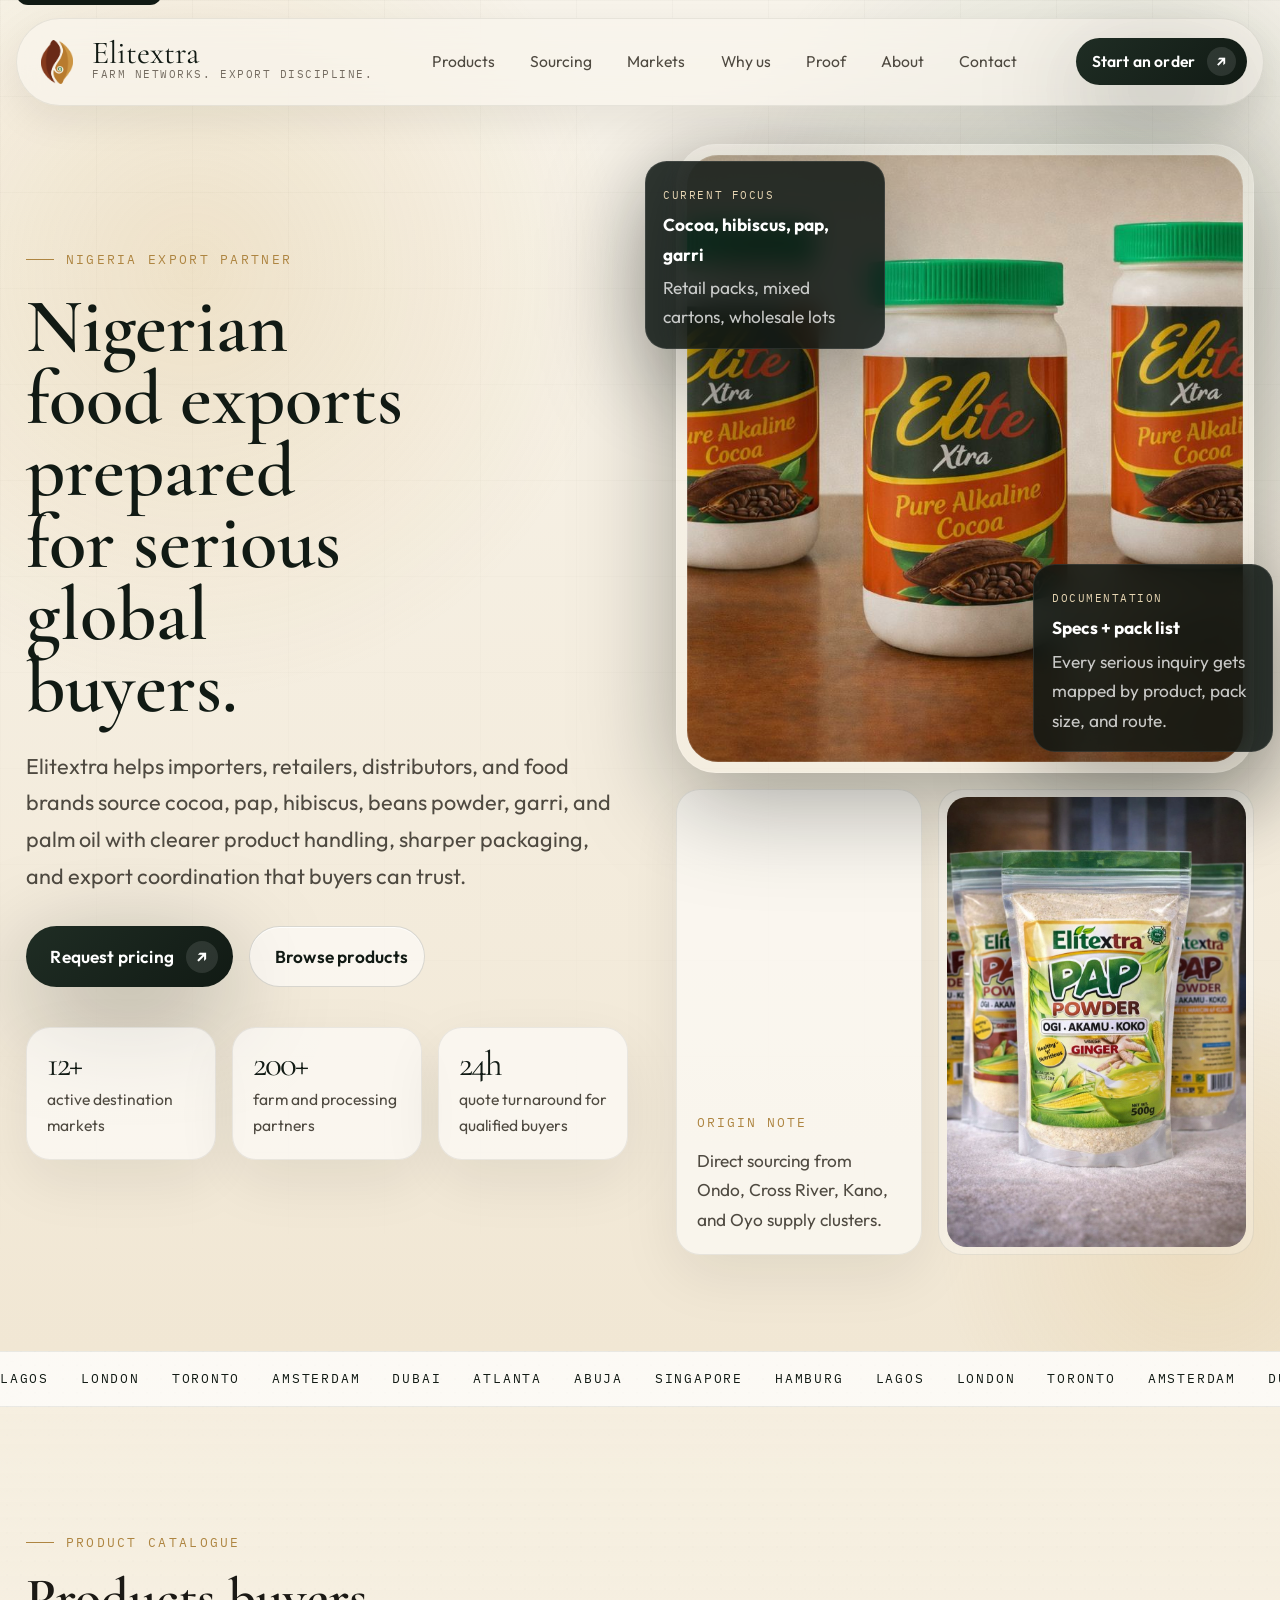
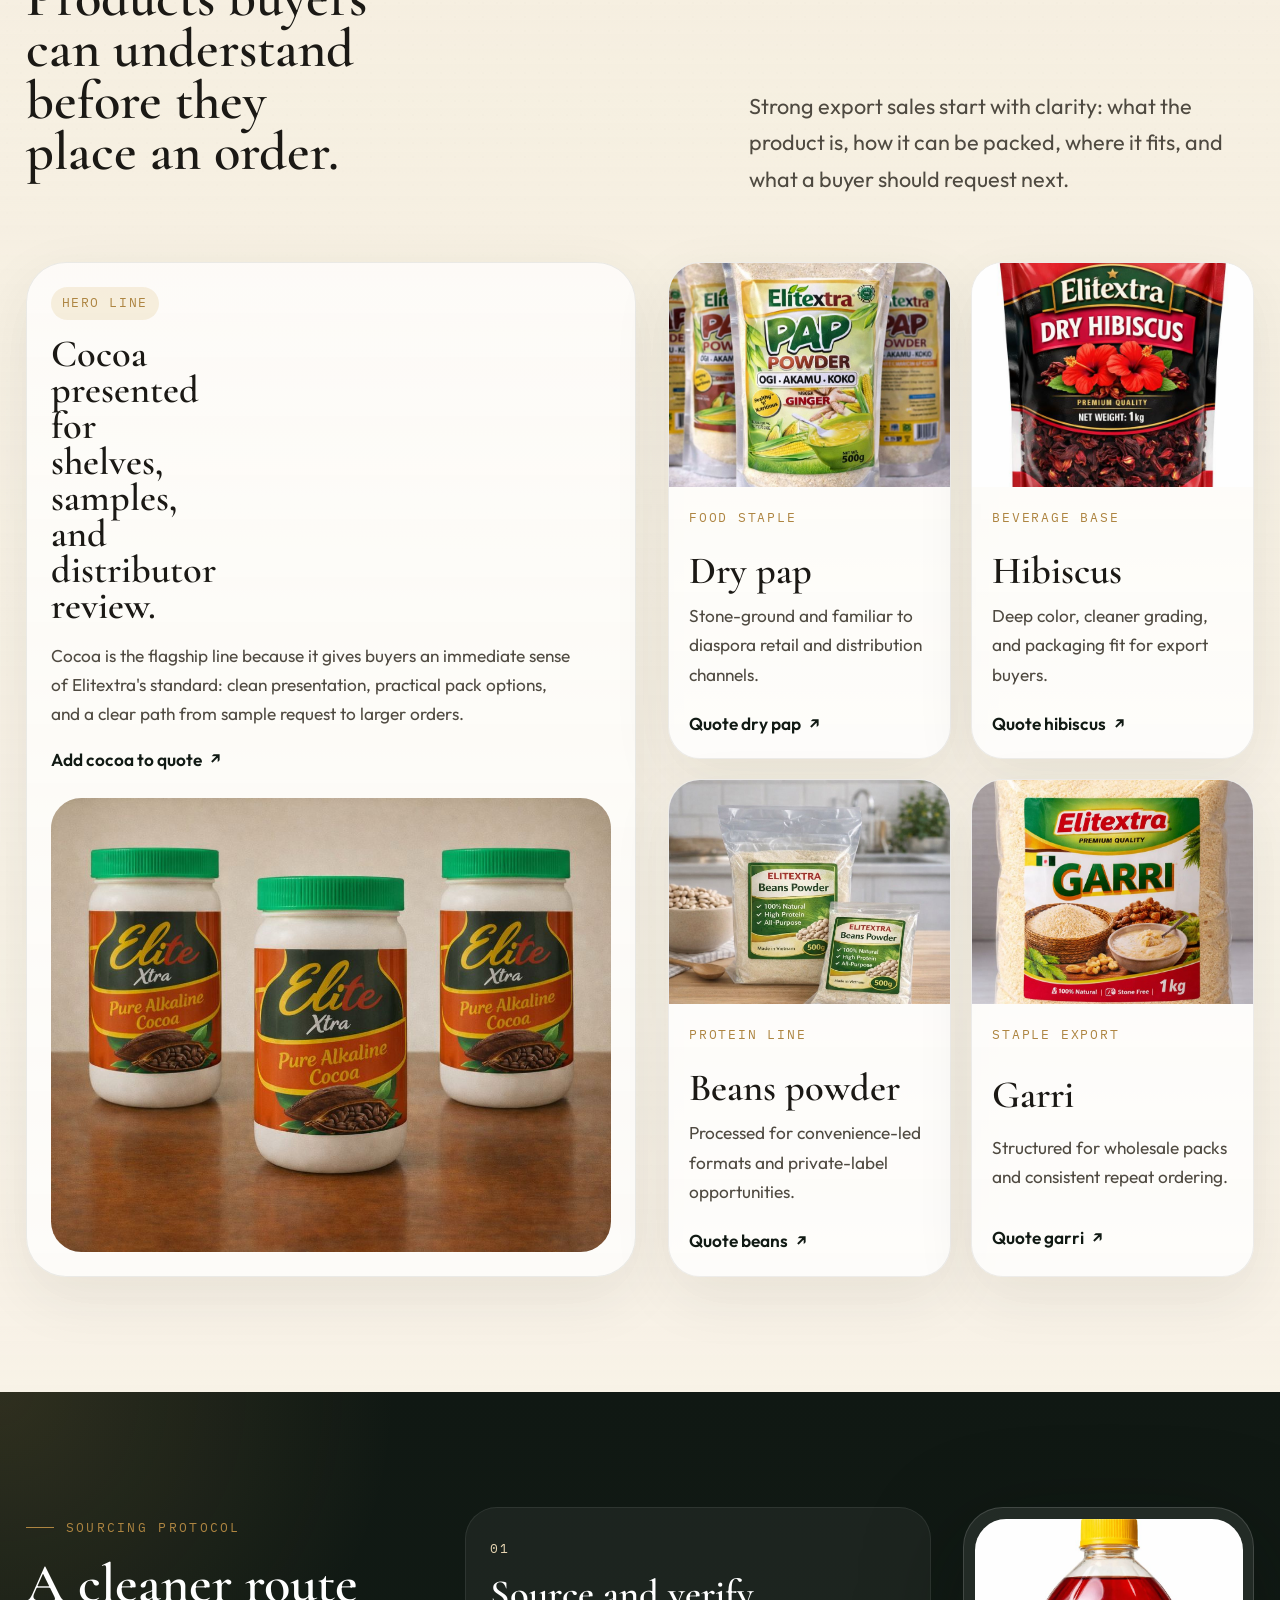
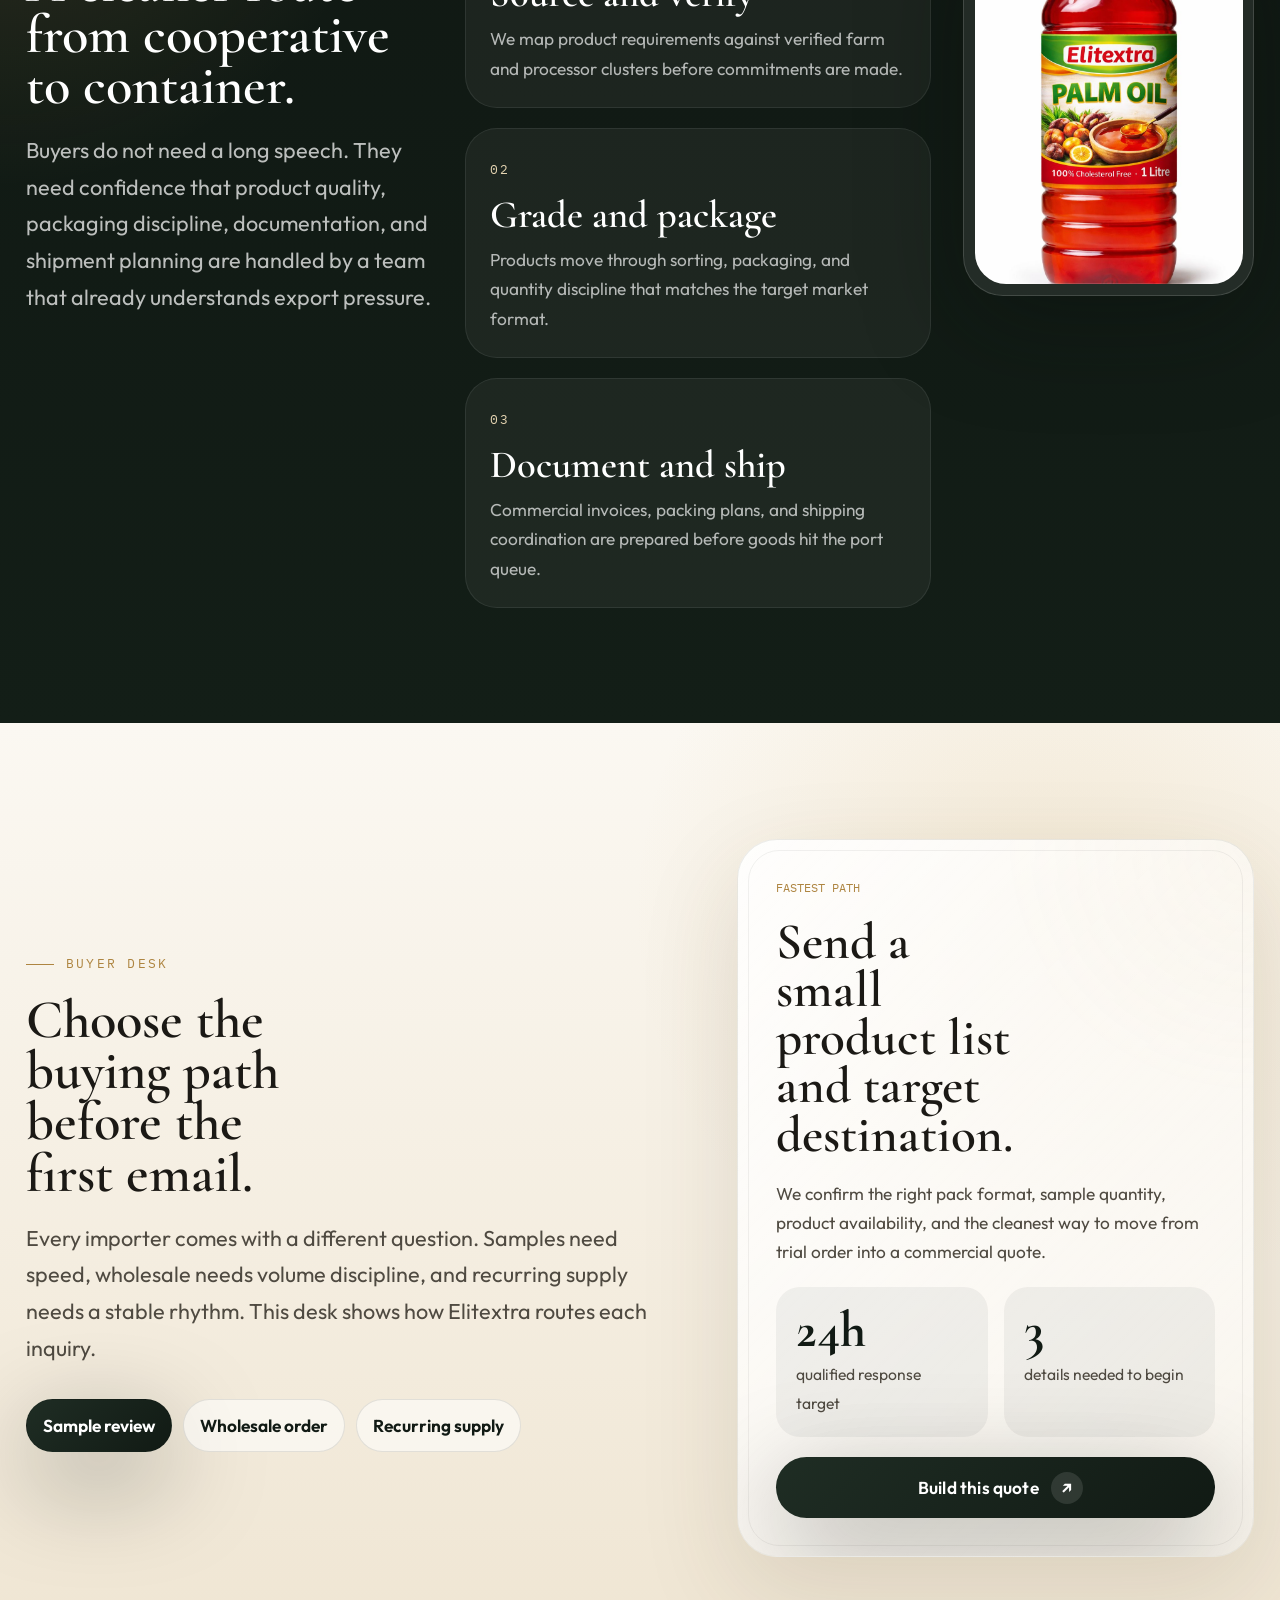
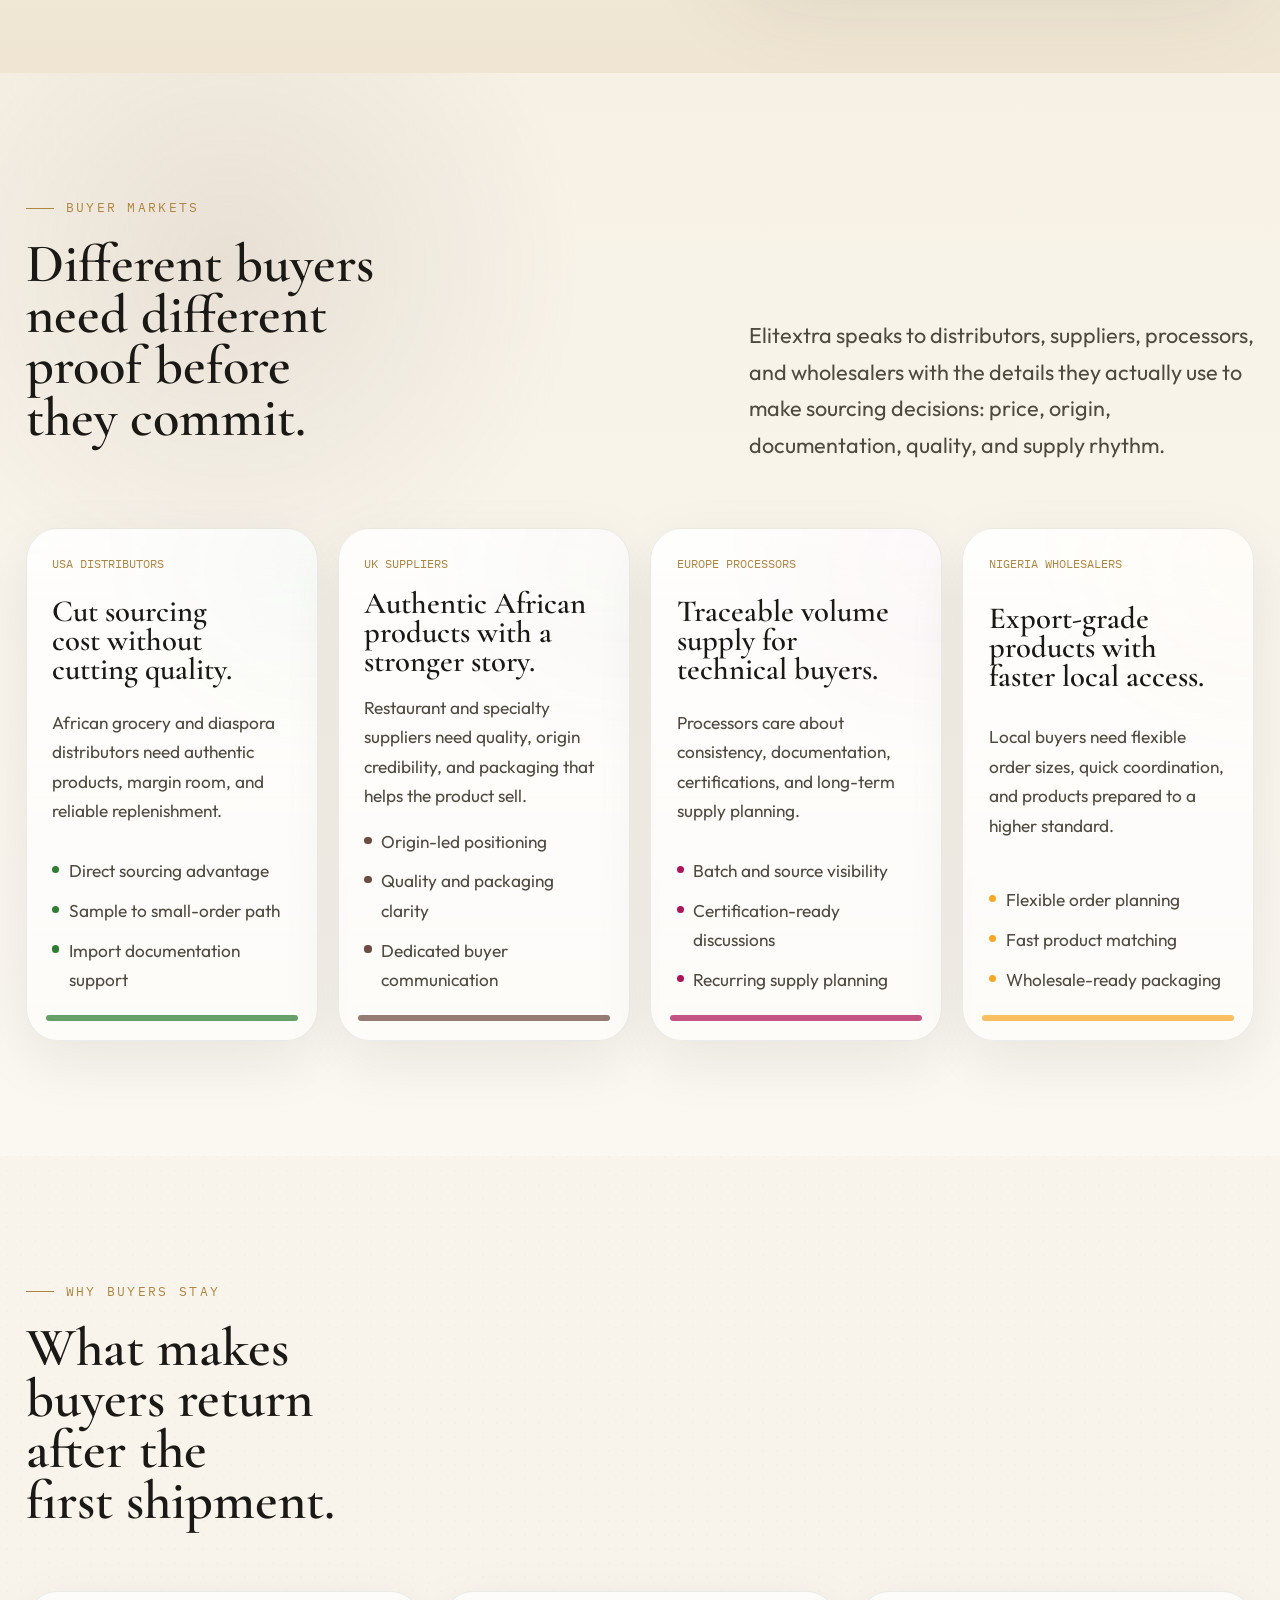
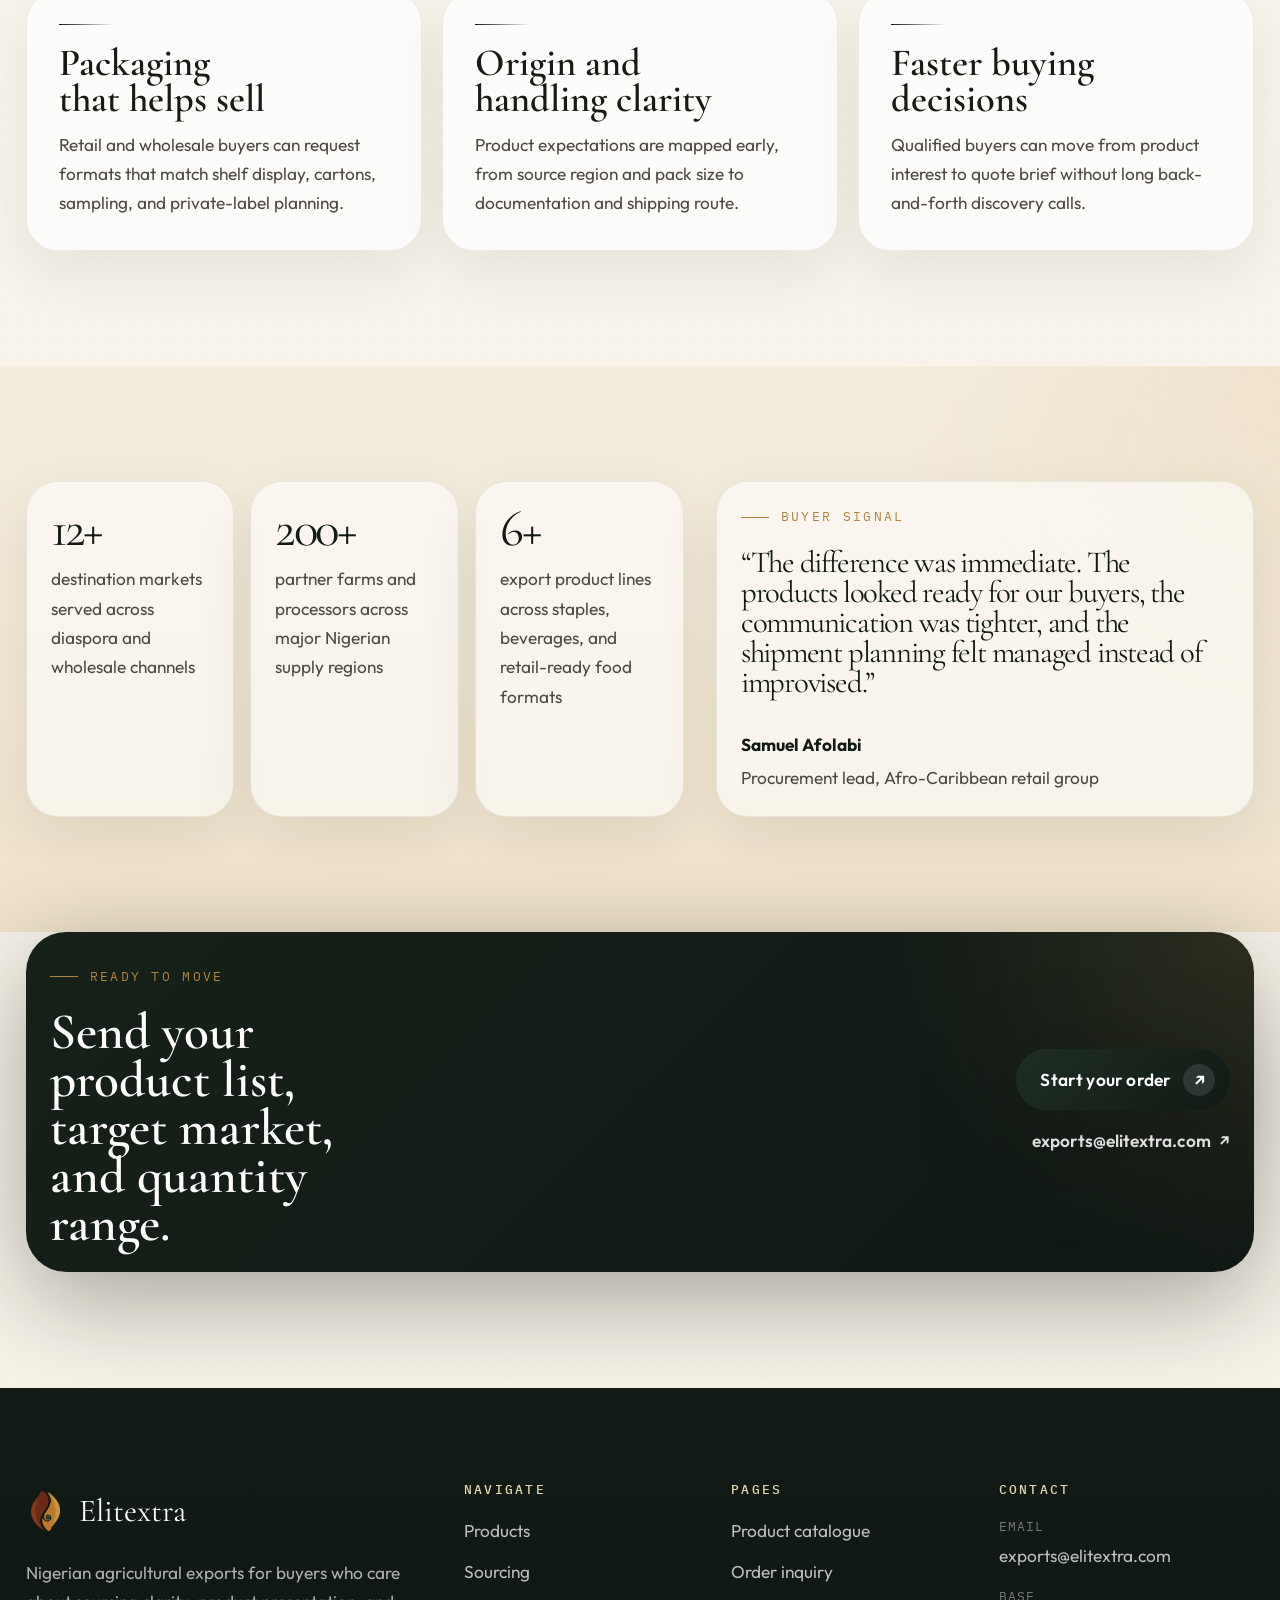
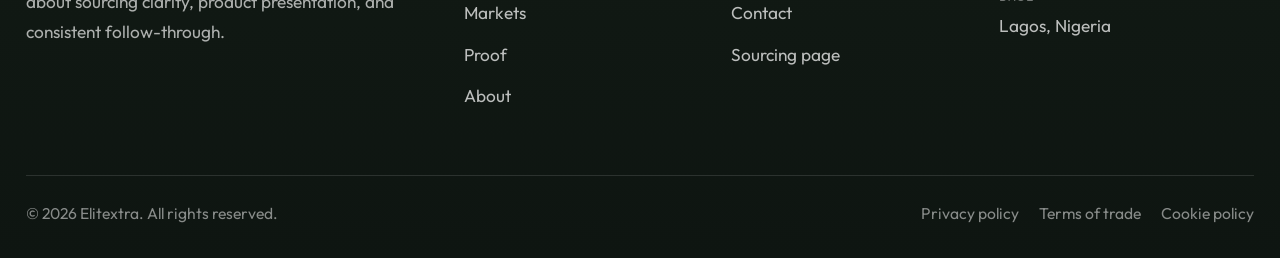
==== commit afc83a6a: "Add brand-informed market section and publish checklist" ====
--- a/index.html
+++ b/index.html
@@ -38,6 +38,7 @@
       <nav class="header__nav" aria-label="Primary navigation">
         <a href="#products" class="header__nav-link">Products</a>
         <a href="#sourcing" class="header__nav-link">Sourcing</a>
+        <a href="#markets" class="header__nav-link">Markets</a>
         <a href="#advantage" class="header__nav-link">Why us</a>
         <a href="#proof" class="header__nav-link">Proof</a>
         <a href="about.html" class="header__nav-link">About</a>
@@ -61,6 +62,7 @@
     <nav class="header__mobile-nav" id="mobile-nav" aria-label="Mobile navigation">
       <a href="#products" class="header__mobile-nav-link">Products</a>
       <a href="#sourcing" class="header__mobile-nav-link">Sourcing</a>
+      <a href="#markets" class="header__mobile-nav-link">Markets</a>
       <a href="#advantage" class="header__mobile-nav-link">Why us</a>
       <a href="#proof" class="header__mobile-nav-link">Proof</a>
       <a href="about.html" class="header__mobile-nav-link">About</a>
@@ -310,6 +312,66 @@
       </div>
     </section>
 
+    <section class="section market-section" id="markets">
+      <div class="container">
+        <div class="section-heading section-heading--split">
+          <div>
+            <p class="eyebrow reveal">Buyer markets</p>
+            <h2 class="section-title reveal reveal-delay-1">Different buyers need different proof before they commit.</h2>
+          </div>
+          <p class="section-intro reveal reveal-delay-2">
+            Elitextra speaks to distributors, suppliers, processors, and wholesalers with the details they actually use to make sourcing decisions: price, origin, documentation, quality, and supply rhythm.
+          </p>
+        </div>
+
+        <div class="market-grid stagger-children">
+          <article class="market-card reveal" style="--market-accent: var(--brand-green);">
+            <span class="mini-label">USA distributors</span>
+            <h3>Cut sourcing cost without cutting quality.</h3>
+            <p>African grocery and diaspora distributors need authentic products, margin room, and reliable replenishment.</p>
+            <ul>
+              <li>Direct sourcing advantage</li>
+              <li>Sample to small-order path</li>
+              <li>Import documentation support</li>
+            </ul>
+          </article>
+
+          <article class="market-card reveal reveal-delay-1" style="--market-accent: var(--product-cocoa);">
+            <span class="mini-label">UK suppliers</span>
+            <h3>Authentic African products with a stronger story.</h3>
+            <p>Restaurant and specialty suppliers need quality, origin credibility, and packaging that helps the product sell.</p>
+            <ul>
+              <li>Origin-led positioning</li>
+              <li>Quality and packaging clarity</li>
+              <li>Dedicated buyer communication</li>
+            </ul>
+          </article>
+
+          <article class="market-card reveal reveal-delay-2" style="--market-accent: var(--product-hibiscus);">
+            <span class="mini-label">Europe processors</span>
+            <h3>Traceable volume supply for technical buyers.</h3>
+            <p>Processors care about consistency, documentation, certifications, and long-term supply planning.</p>
+            <ul>
+              <li>Batch and source visibility</li>
+              <li>Certification-ready discussions</li>
+              <li>Recurring supply planning</li>
+            </ul>
+          </article>
+
+          <article class="market-card reveal reveal-delay-3" style="--market-accent: var(--product-maize);">
+            <span class="mini-label">Nigeria wholesalers</span>
+            <h3>Export-grade products with faster local access.</h3>
+            <p>Local buyers need flexible order sizes, quick coordination, and products prepared to a higher standard.</p>
+            <ul>
+              <li>Flexible order planning</li>
+              <li>Fast product matching</li>
+              <li>Wholesale-ready packaging</li>
+            </ul>
+          </article>
+        </div>
+      </div>
+    </section>
+
     <section class="section" id="advantage">
       <div class="container">
         <div class="section-heading">
@@ -408,6 +470,7 @@
           <nav class="footer__links">
             <a href="#products" class="footer__link">Products</a>
             <a href="#sourcing" class="footer__link">Sourcing</a>
+            <a href="#markets" class="footer__link">Markets</a>
             <a href="#proof" class="footer__link">Proof</a>
             <a href="about.html" class="footer__link">About</a>
           </nav>
--- a/css/variables.css
+++ b/css/variables.css
@@ -18,6 +18,14 @@
   --gold: #d0a95e;
   --gold-deep: #ae8541;
   --gold-soft: rgba(208, 169, 94, 0.18);
+  --brand-green: #2e7d32;
+  --brand-gold: #c9a227;
+  --brand-brown: #5d4037;
+  --product-cocoa: #6d4c41;
+  --product-maize: #f9a825;
+  --product-palm: #e65100;
+  --product-hibiscus: #ad1457;
+  --product-garri: #d4a017;
   --line-dark: rgba(255, 255, 255, 0.12);
   --line-light: rgba(17, 26, 20, 0.08);
 
--- a/css/home.css
+++ b/css/home.css
@@ -534,6 +534,75 @@
   font-size: var(--text-sm);
 }
 
+.market-section {
+  background:
+    radial-gradient(circle at 18% 18%, rgba(93, 64, 55, 0.1), transparent 22rem),
+    linear-gradient(180deg, #f7f1e5 0%, #fbf8f2 100%);
+}
+
+.market-grid {
+  display: grid;
+  grid-template-columns: repeat(4, minmax(0, 1fr));
+  gap: var(--space-5);
+}
+
+.market-card {
+  position: relative;
+  display: grid;
+  gap: var(--space-4);
+  min-height: 24rem;
+  padding: clamp(1.3rem, 2vw, 1.8rem);
+  border-radius: var(--radius-xl);
+  background:
+    linear-gradient(180deg, rgba(255, 255, 255, 0.86), rgba(255, 255, 255, 0.58)),
+    radial-gradient(circle at top right, color-mix(in srgb, var(--market-accent) 18%, transparent), transparent 14rem);
+  border: 1px solid rgba(17, 26, 20, 0.08);
+  box-shadow: var(--shadow-soft);
+  overflow: hidden;
+}
+
+.market-card::before {
+  content: "";
+  position: absolute;
+  inset: auto 1.2rem 1.2rem 1.2rem;
+  height: 0.35rem;
+  border-radius: 999px;
+  background: var(--market-accent);
+  opacity: 0.72;
+}
+
+.market-card h3 {
+  font-size: clamp(1.65rem, 2.4vw, 2.5rem);
+}
+
+.market-card p,
+.market-card li {
+  color: var(--color-text-secondary);
+}
+
+.market-card ul {
+  display: grid;
+  gap: 0.65rem;
+  margin-top: auto;
+  padding-bottom: var(--space-5);
+}
+
+.market-card li {
+  display: flex;
+  gap: 0.6rem;
+  align-items: flex-start;
+}
+
+.market-card li::before {
+  content: "";
+  width: 0.45rem;
+  height: 0.45rem;
+  margin-top: 0.62rem;
+  border-radius: 50%;
+  background: var(--market-accent);
+  flex: 0 0 auto;
+}
+
 .proof-grid {
   display: grid;
   grid-template-columns: 1.1fr 0.9fr;
@@ -676,7 +745,8 @@
 @media (max-width: 900px) {
   .home-hero__proof,
   .proof-grid__stats,
-  .advantage-grid {
+  .advantage-grid,
+  .market-grid {
     grid-template-columns: 1fr;
   }
 
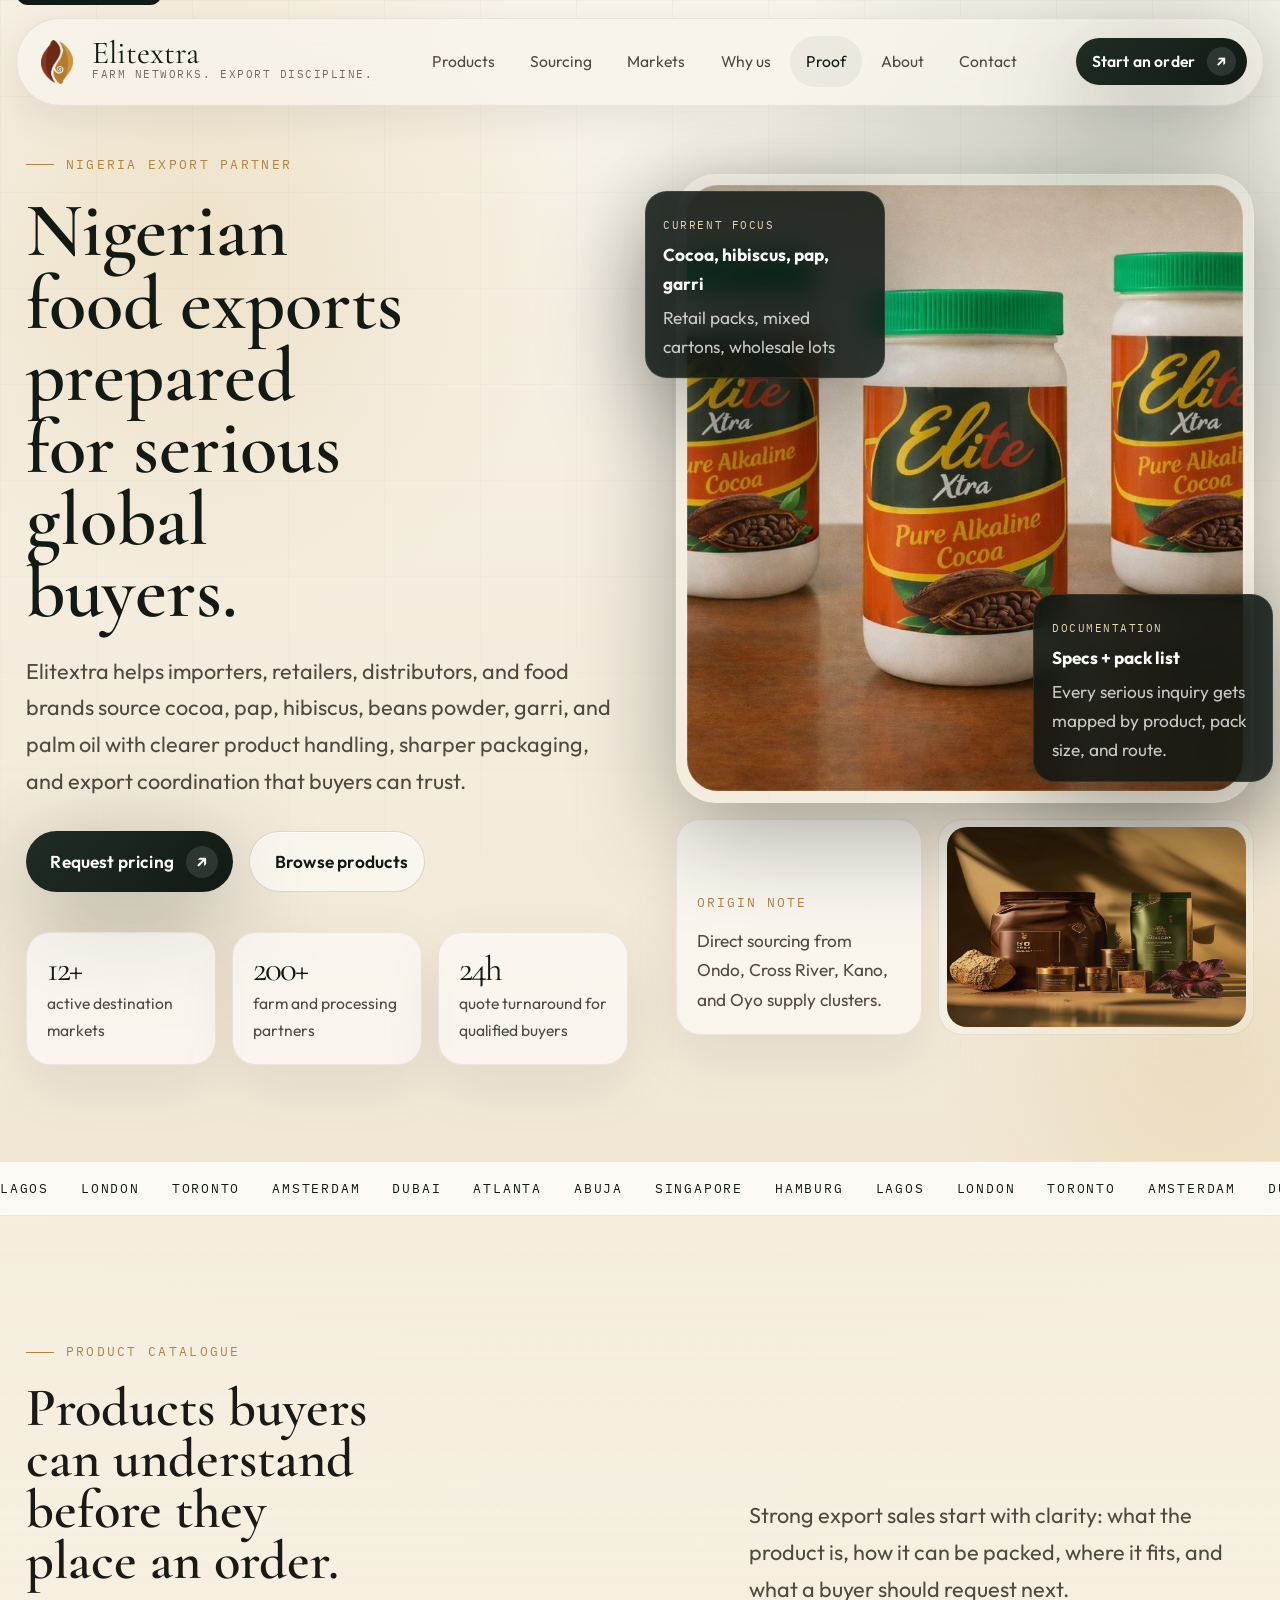
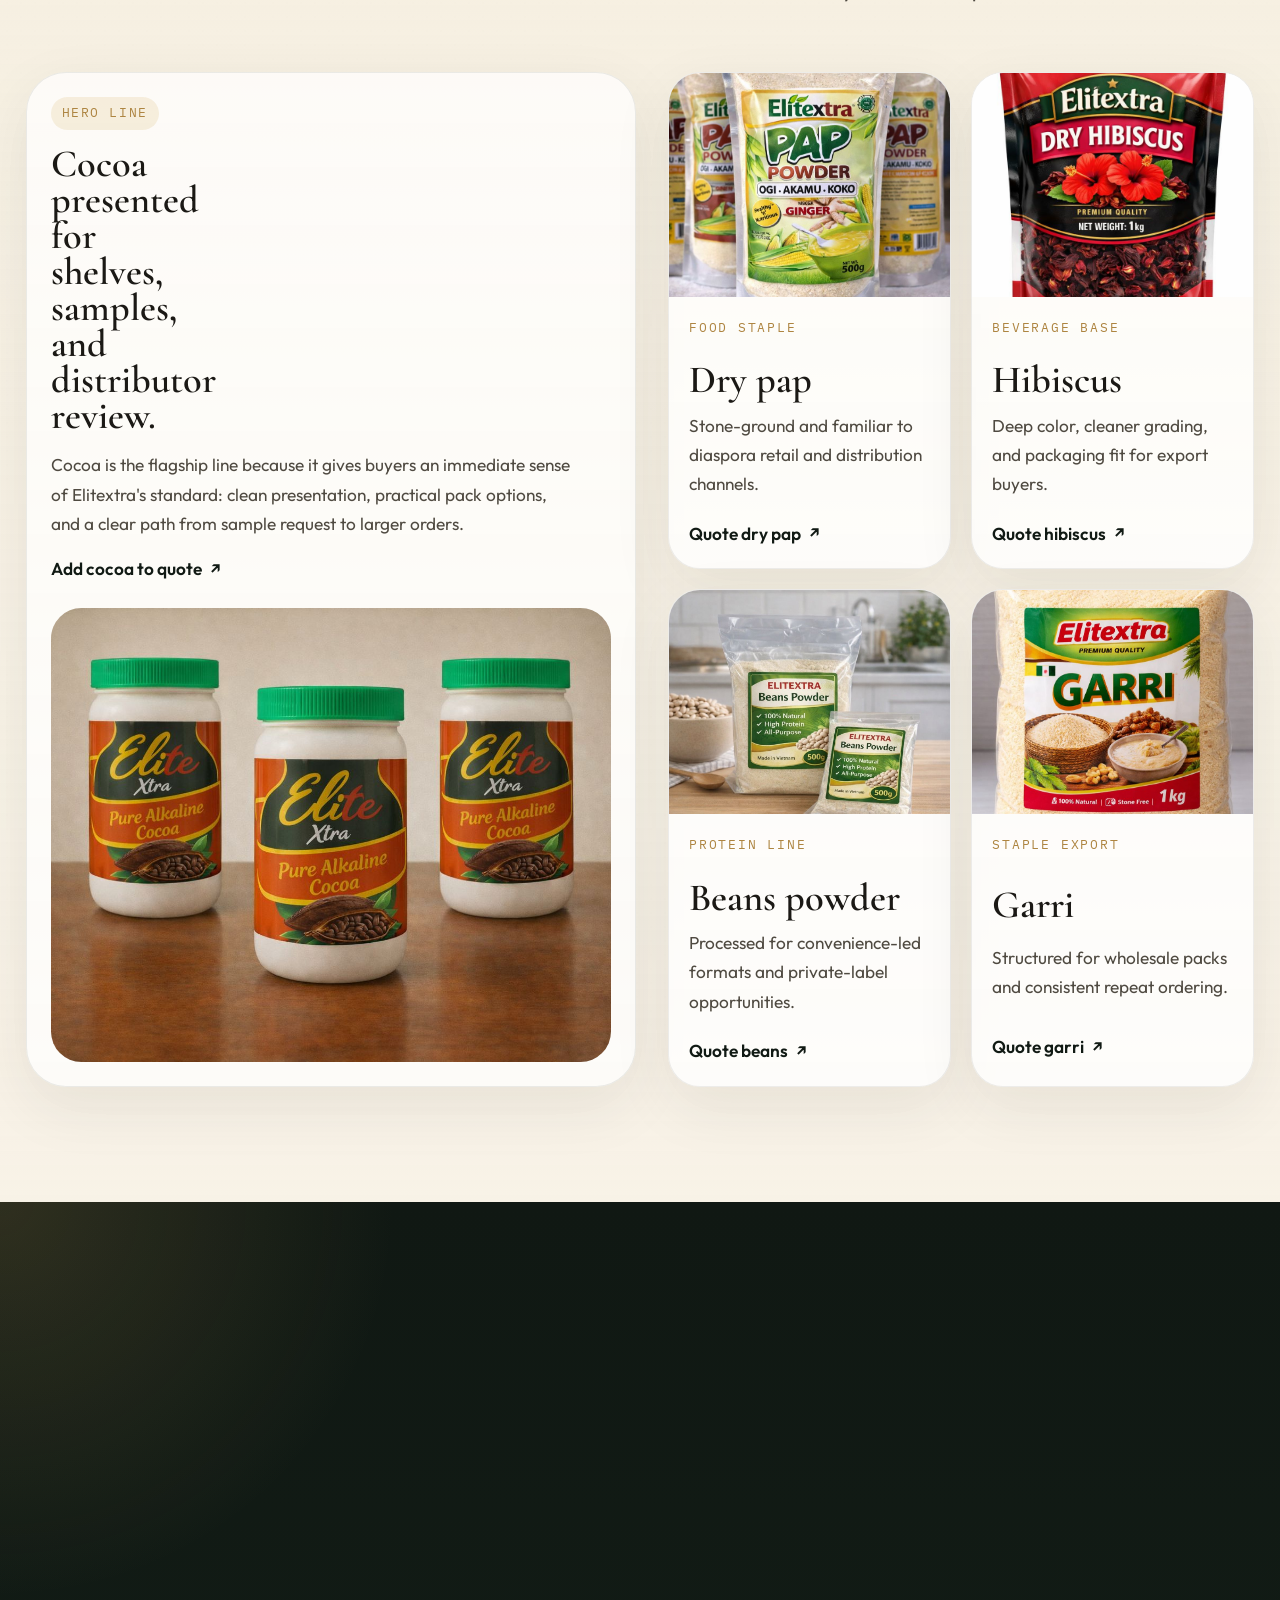
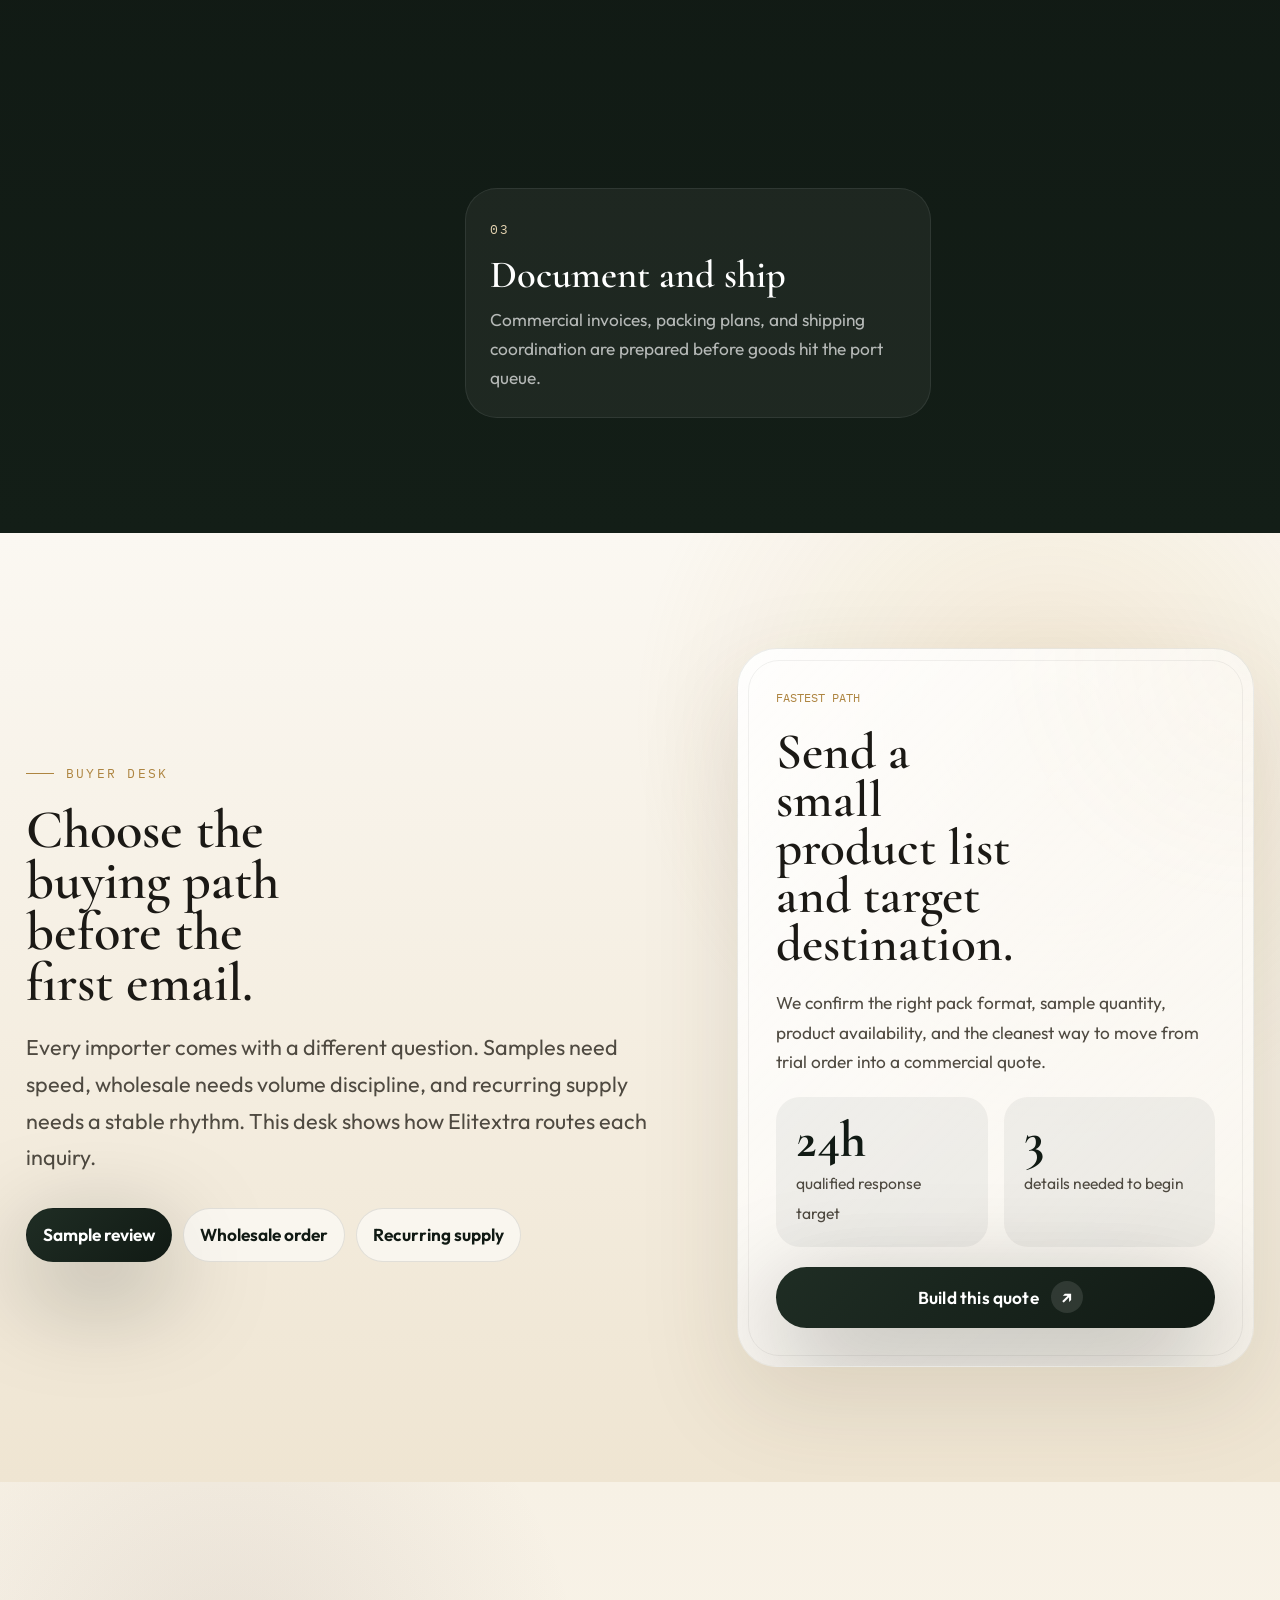
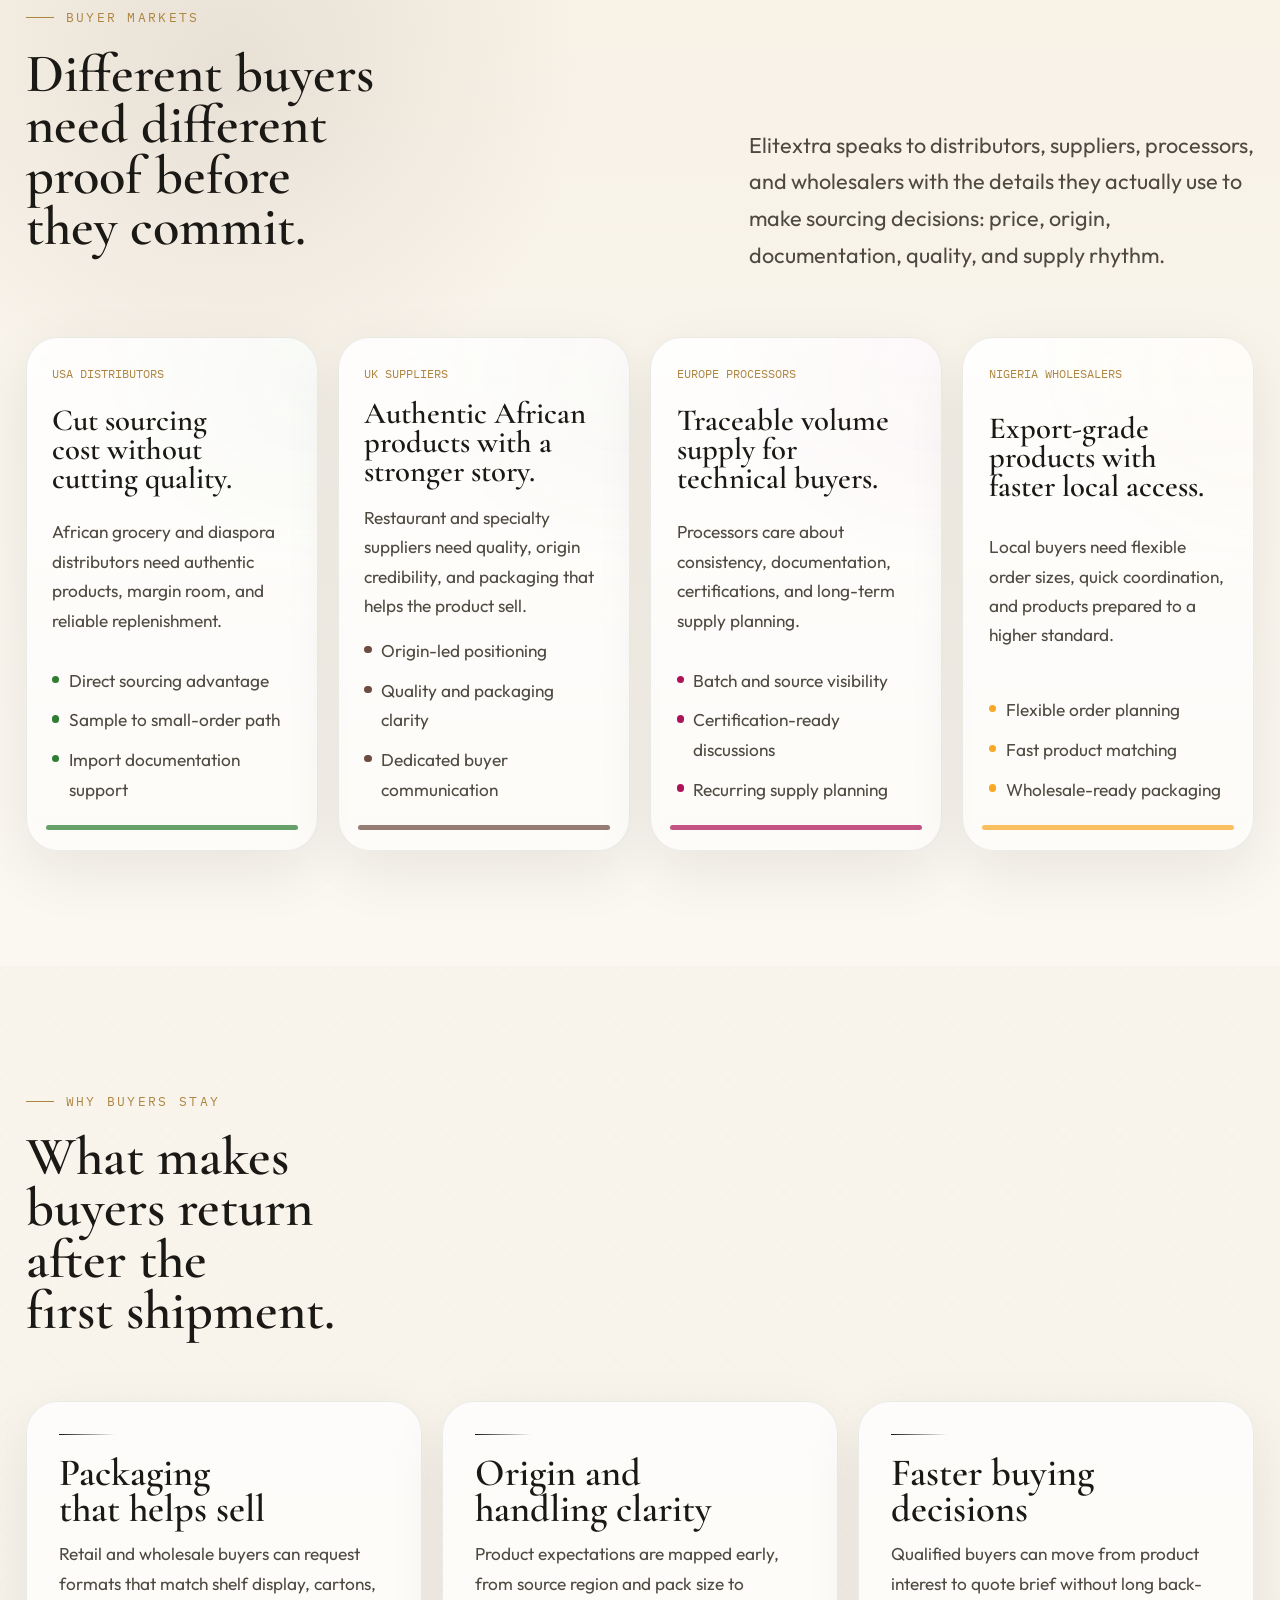
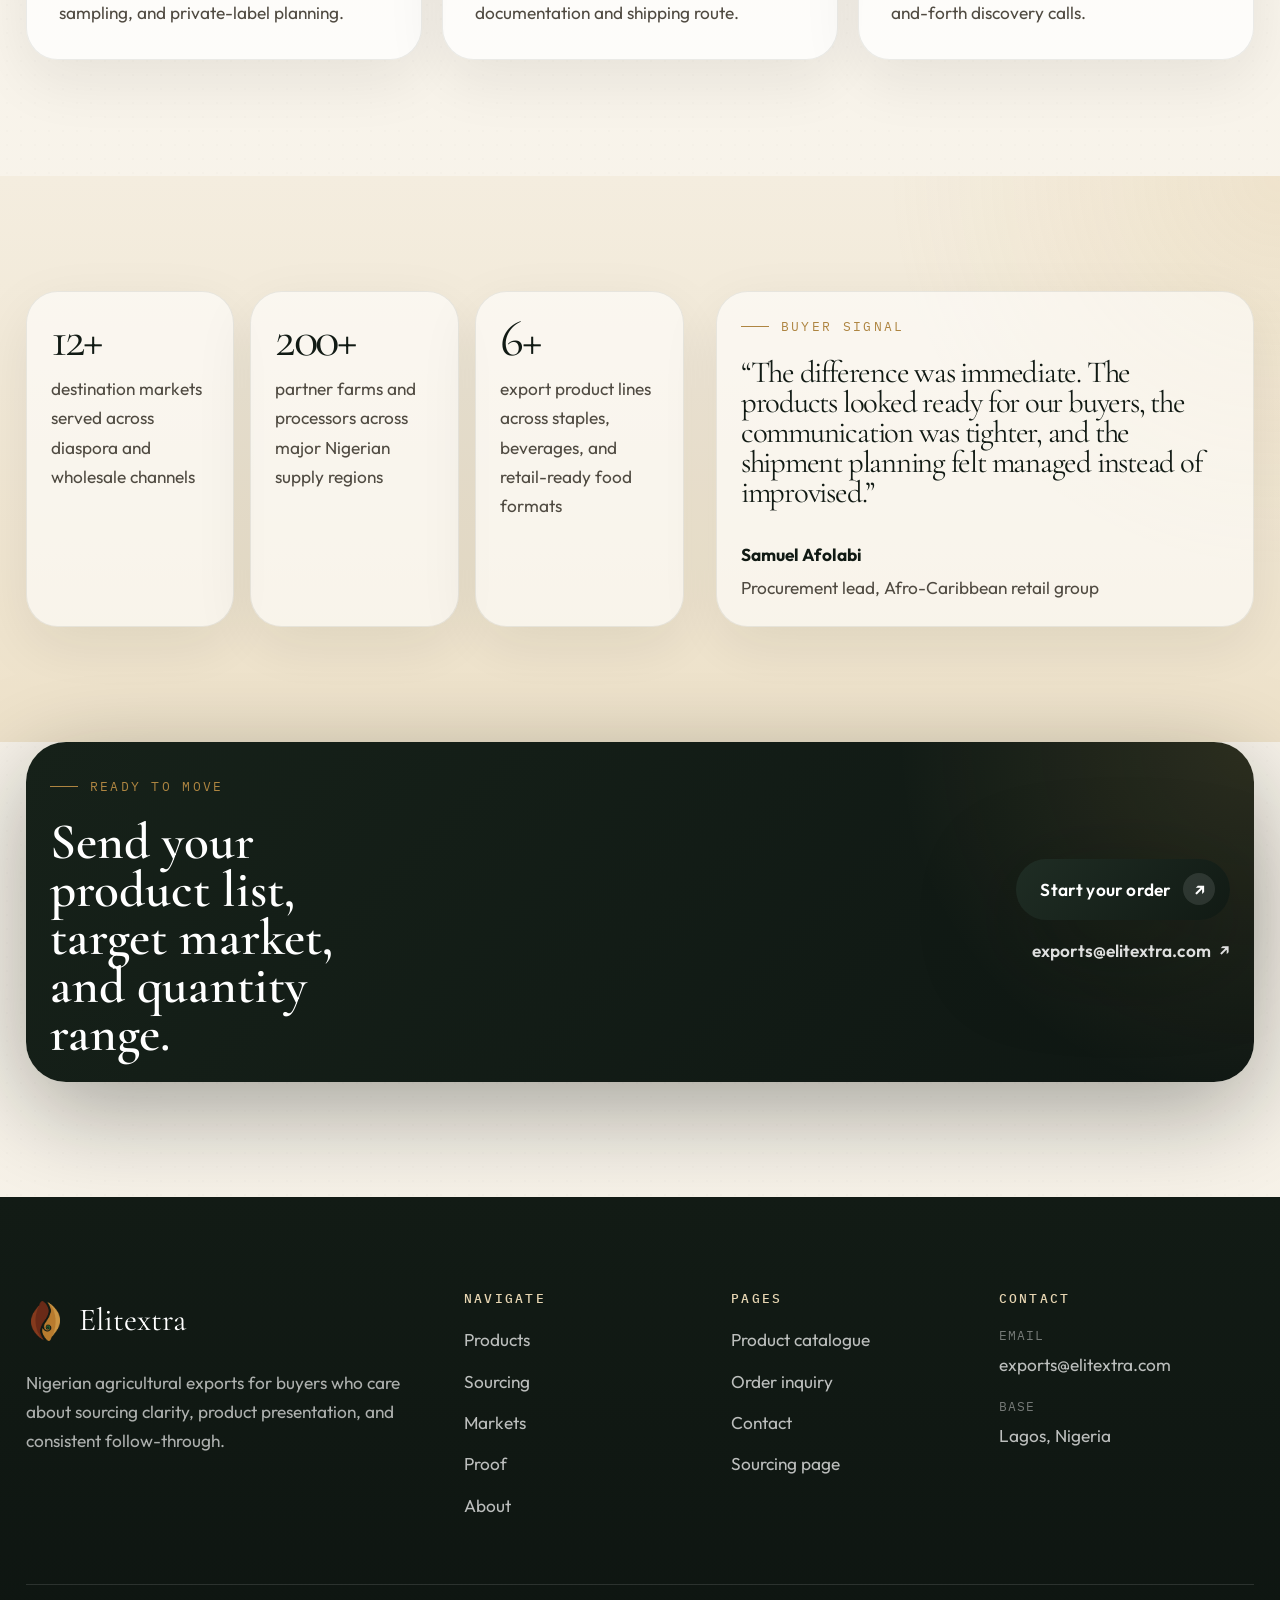
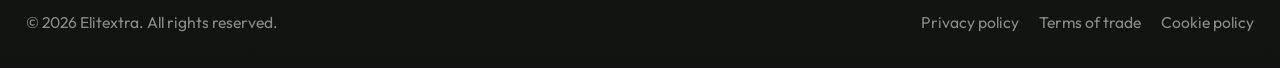
==== commit 335a2d36: "Prepare static site for first publish" ====
--- a/index.html
+++ b/index.html
@@ -134,10 +134,9 @@
               </article>
               <article class="mini-panel mini-panel--image">
                 <img
-                  src="https://image.pollinations.ai/prompt/premium%20editorial%20photograph%20of%20West%20African%20agricultural%20export%20warehouse%2C%20cocoa%20bags%2C%20hibiscus%20sorting%2C%20warm%20cinematic%20light%2C%20luxury%20brand%20campaign?width=900&height=1200&seed=21&nologo=true"
+                  src="assets/generated/elitextra-pollinations-hero-1.jpg"
                   alt="Editorial-style generated scene of a premium agricultural export environment."
-                  loading="lazy"
-                  onerror="this.onerror=null;this.src='assets/products/pap-pouches.jpg';">
+                  loading="lazy">
               </article>
             </div>
           </div>
@@ -274,10 +273,9 @@
           <div class="sourcing-visual reveal reveal-delay-3">
             <div class="media-frame media-frame--tall">
               <img
-                src="https://image.pollinations.ai/prompt/luxury%20editorial%20photograph%20of%20African%20agricultural%20export%20containers%20at%20sunrise%2C%20high-end%20commercial%20campaign%2C%20muted%20green%20and%20gold%20palette?width=1200&height=1600&seed=44&nologo=true"
-                alt="Generated editorial scene of export containers prepared for agricultural shipment."
-                loading="lazy"
-                onerror="this.onerror=null;this.src='assets/products/palm-oil-bottle.jpg';">
+                src="assets/hero-cocoa.jpg"
+                alt="Cocoa product presentation used to represent Elitextra sourcing and export preparation."
+                loading="lazy">
             </div>
           </div>
         </div>
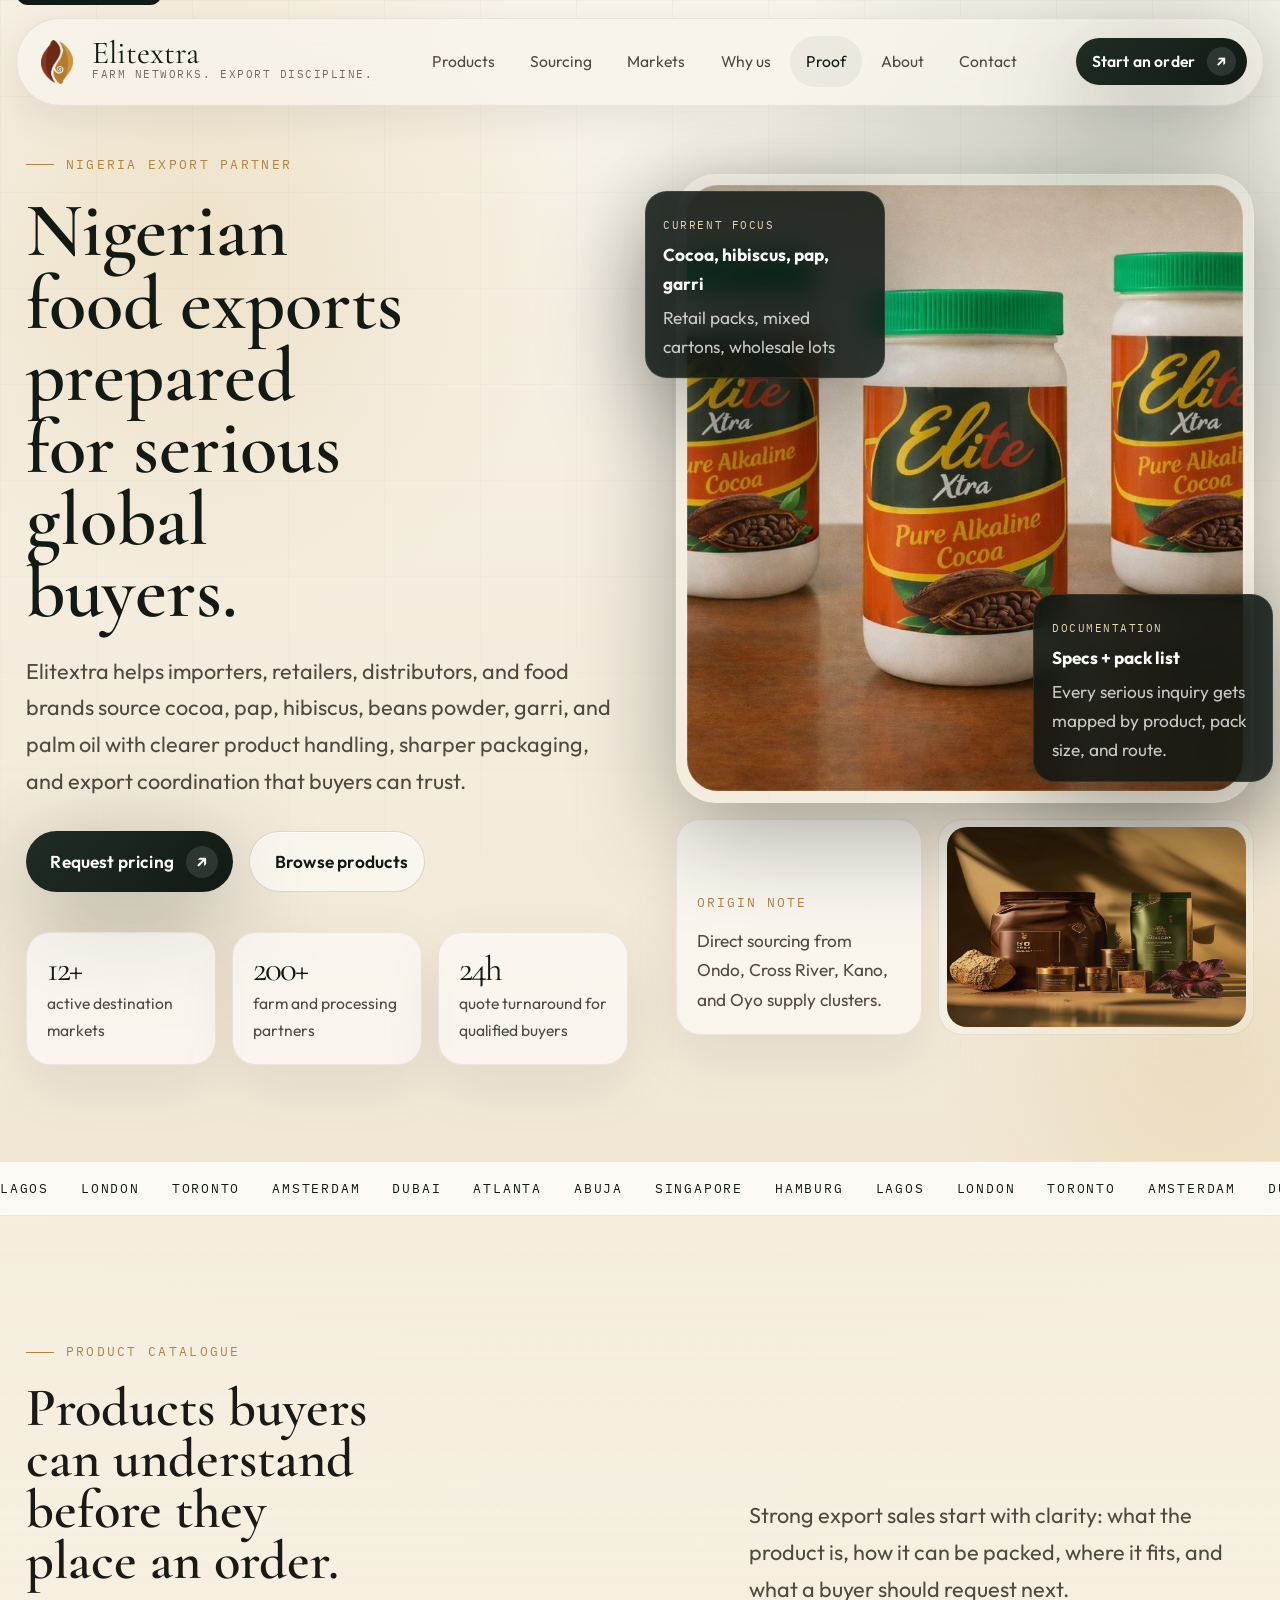
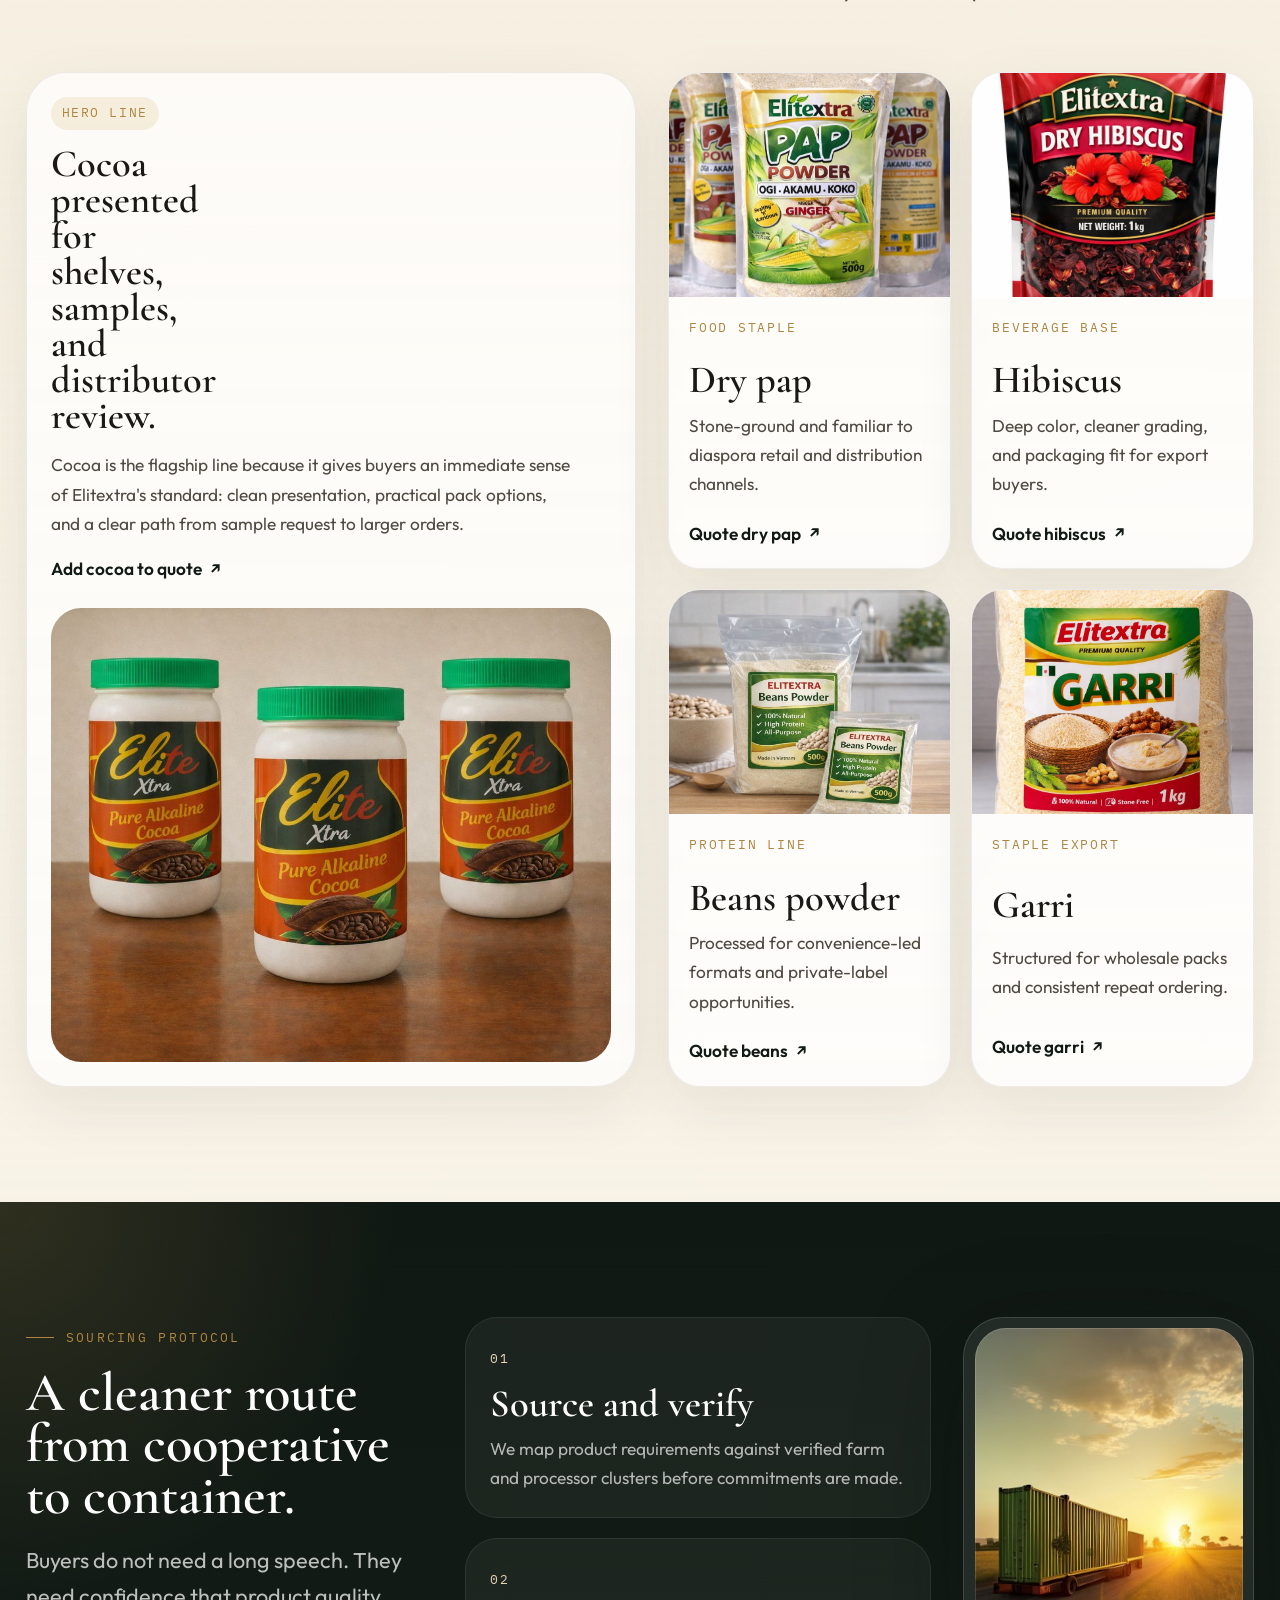
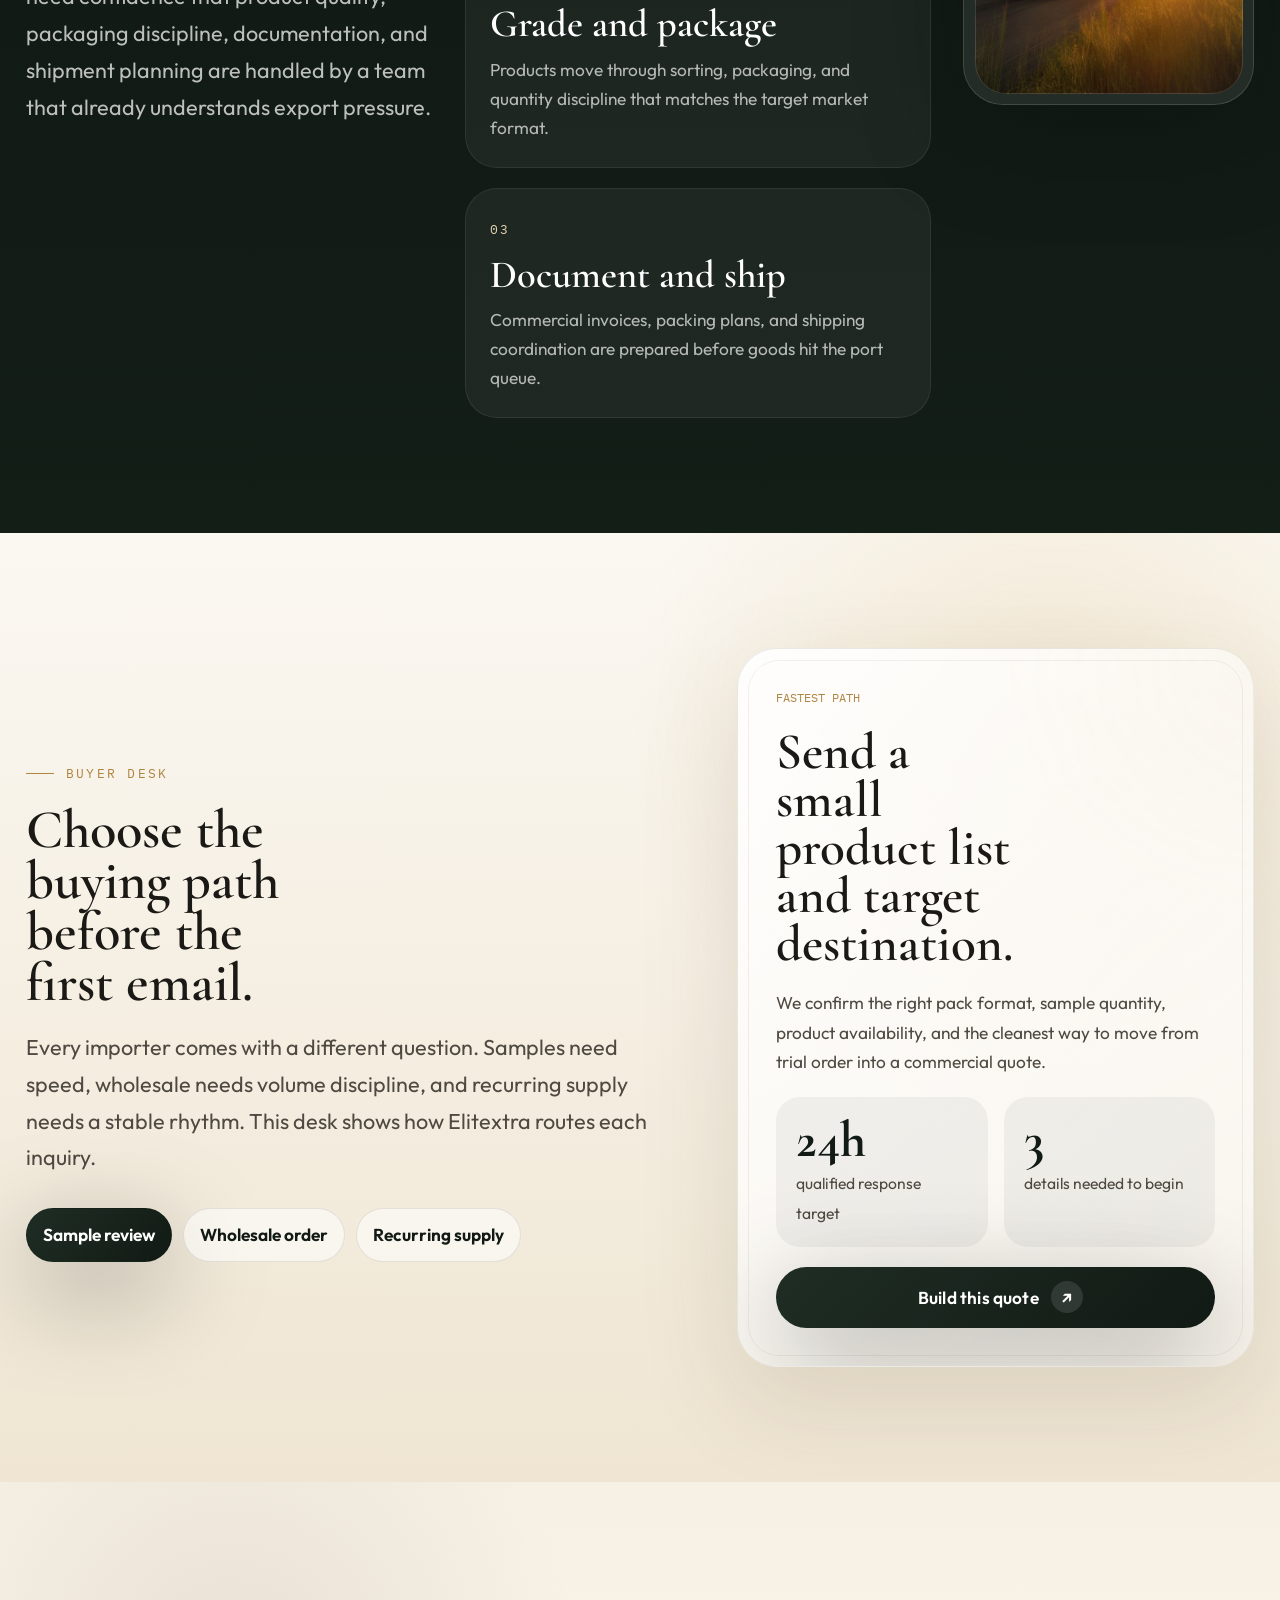
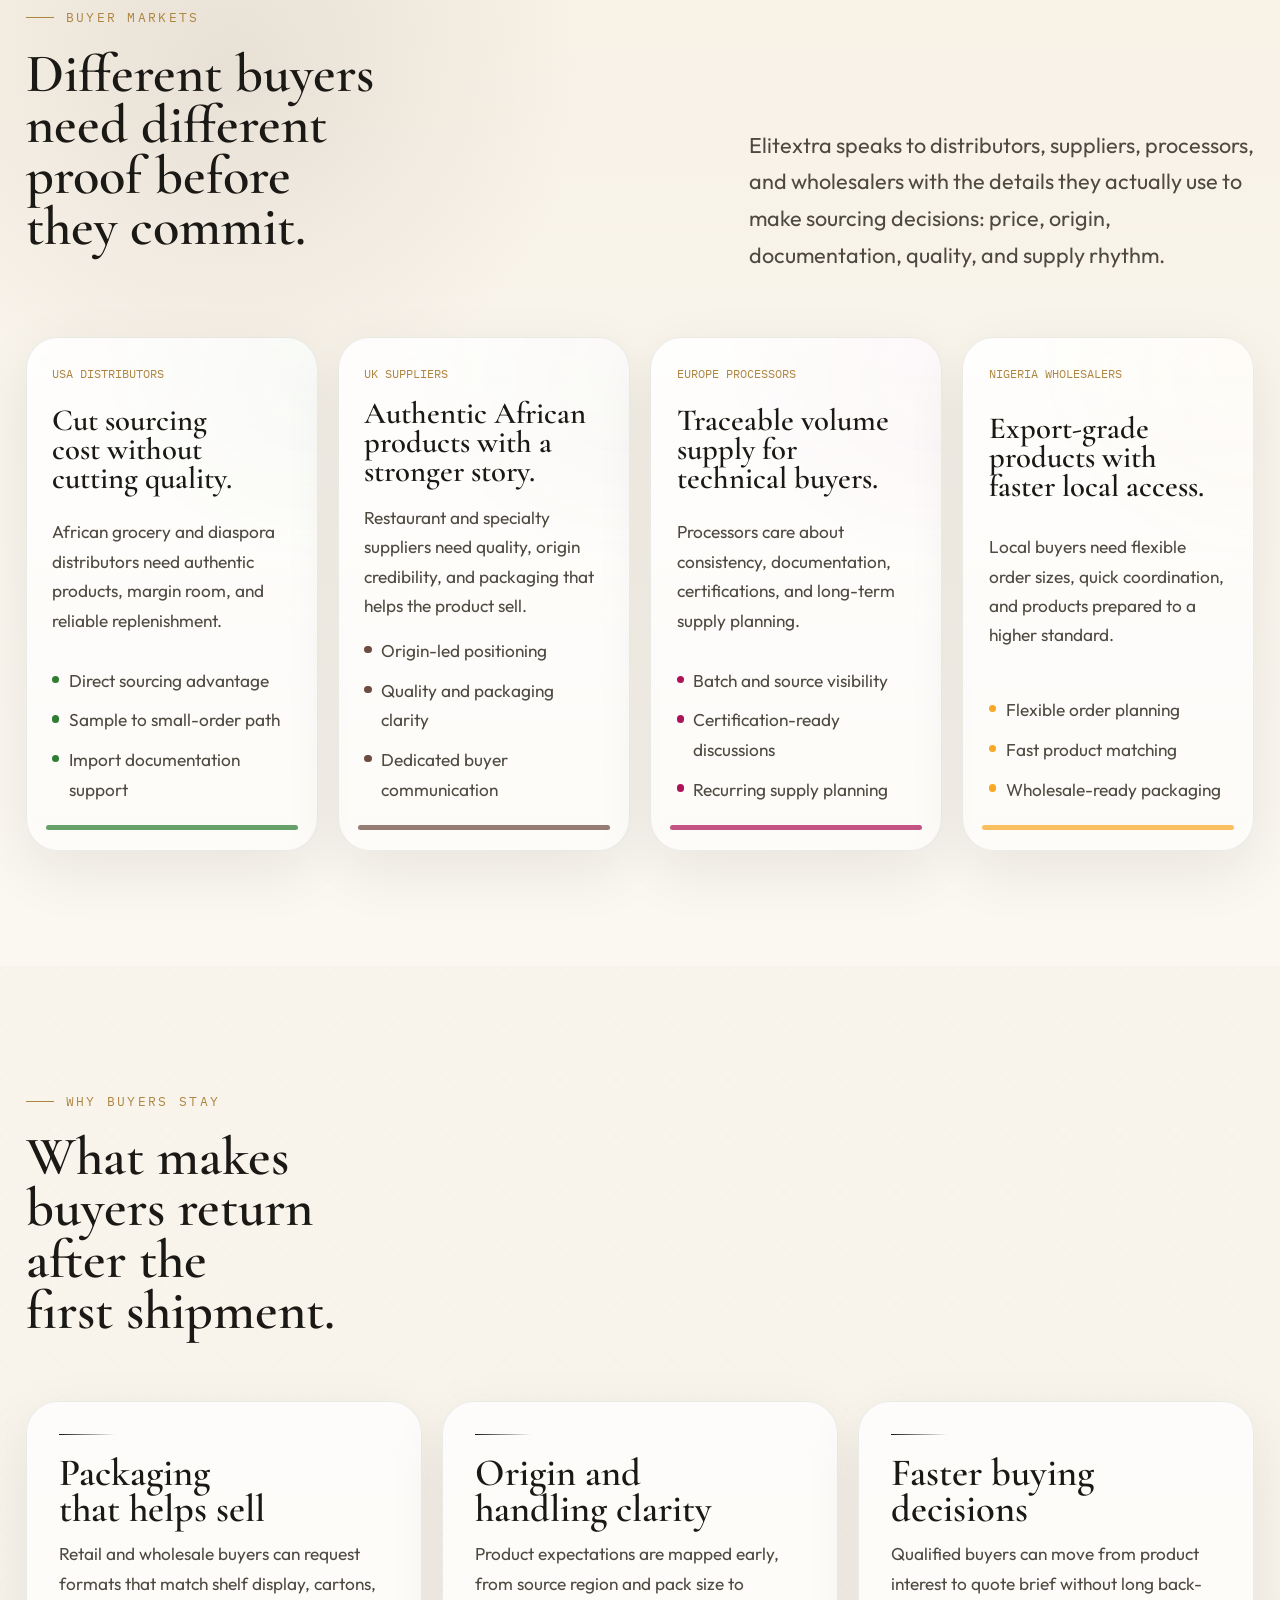
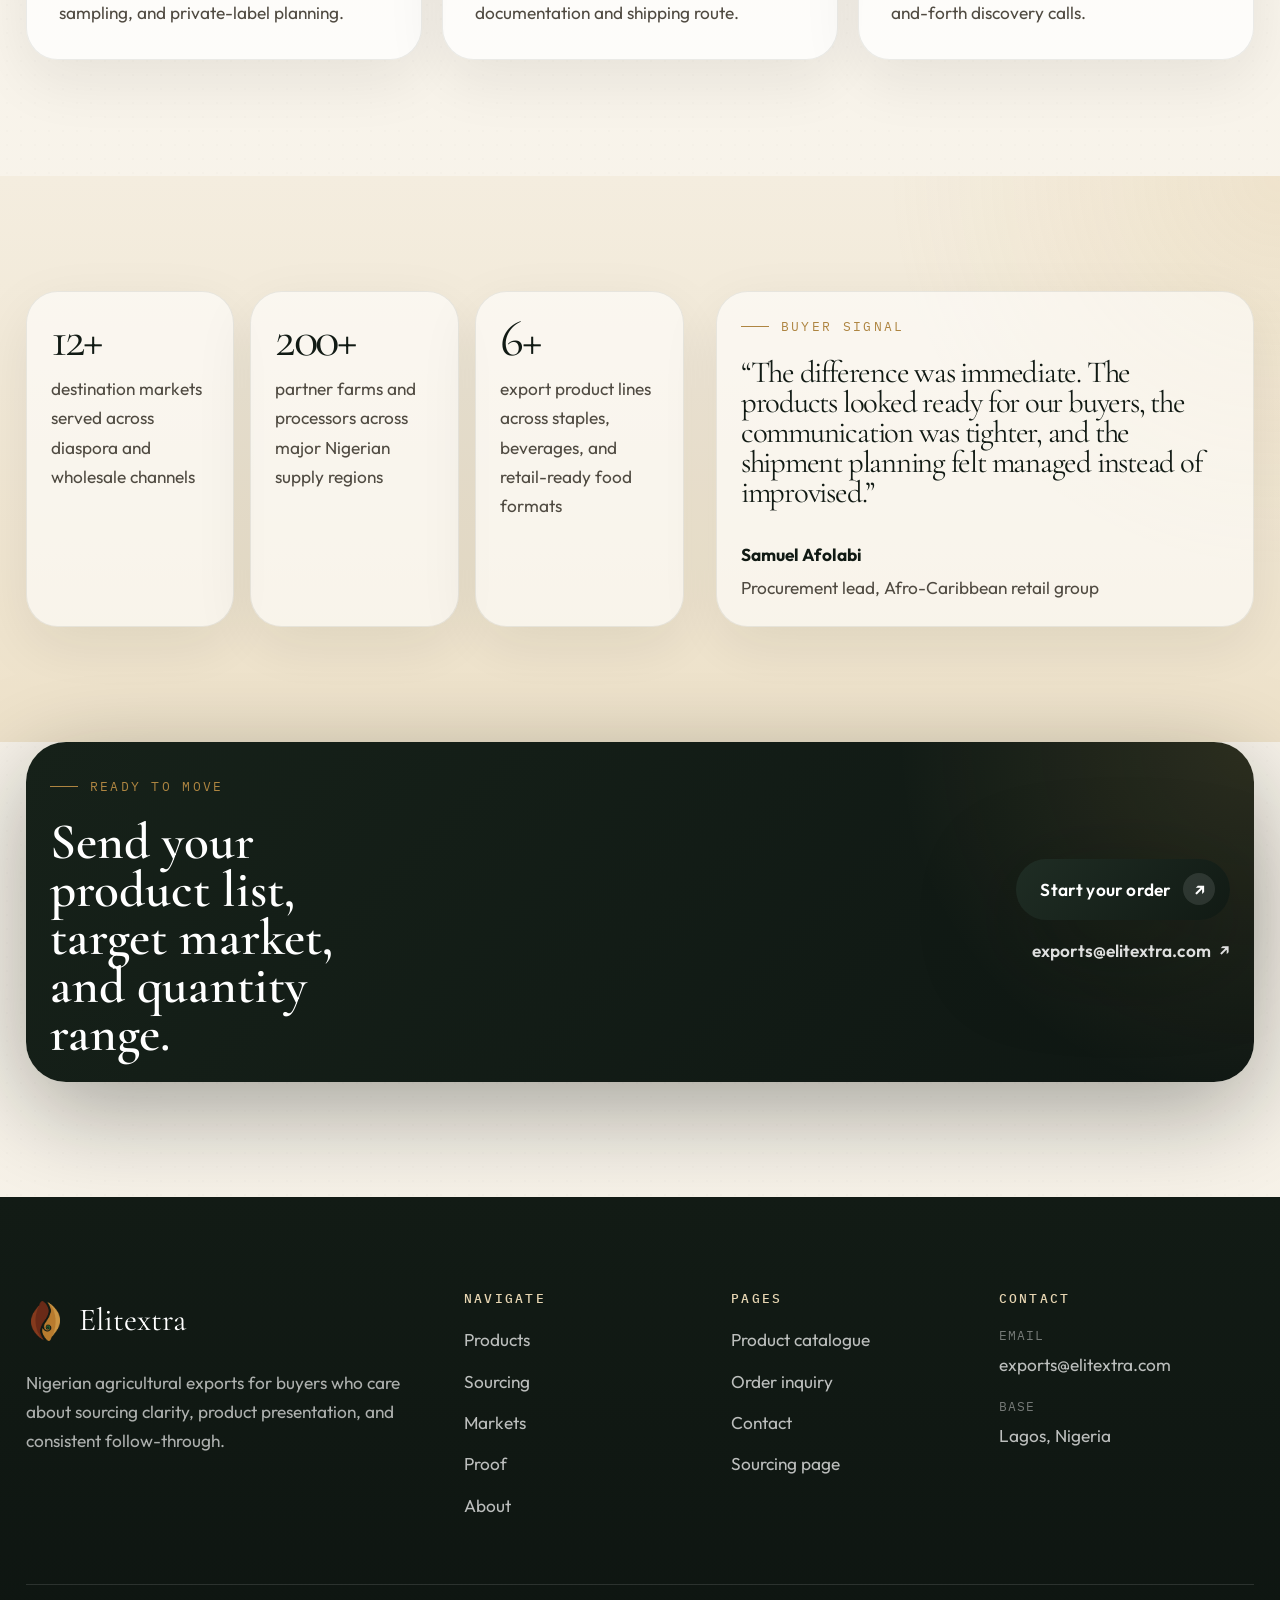
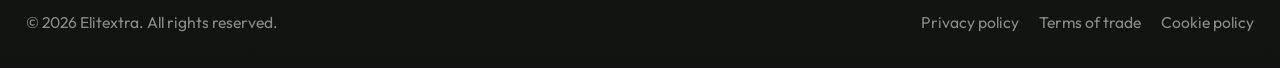
==== commit ec8f03b7: "Restore export visual and clarify dynamic direction" ====
--- a/index.html
+++ b/index.html
@@ -273,8 +273,8 @@
           <div class="sourcing-visual reveal reveal-delay-3">
             <div class="media-frame media-frame--tall">
               <img
-                src="assets/hero-cocoa.jpg"
-                alt="Cocoa product presentation used to represent Elitextra sourcing and export preparation."
+                src="assets/generated/elitextra-export-containers-sunrise.jpg"
+                alt="Export container truck moving agricultural goods at sunrise."
                 loading="lazy">
             </div>
           </div>
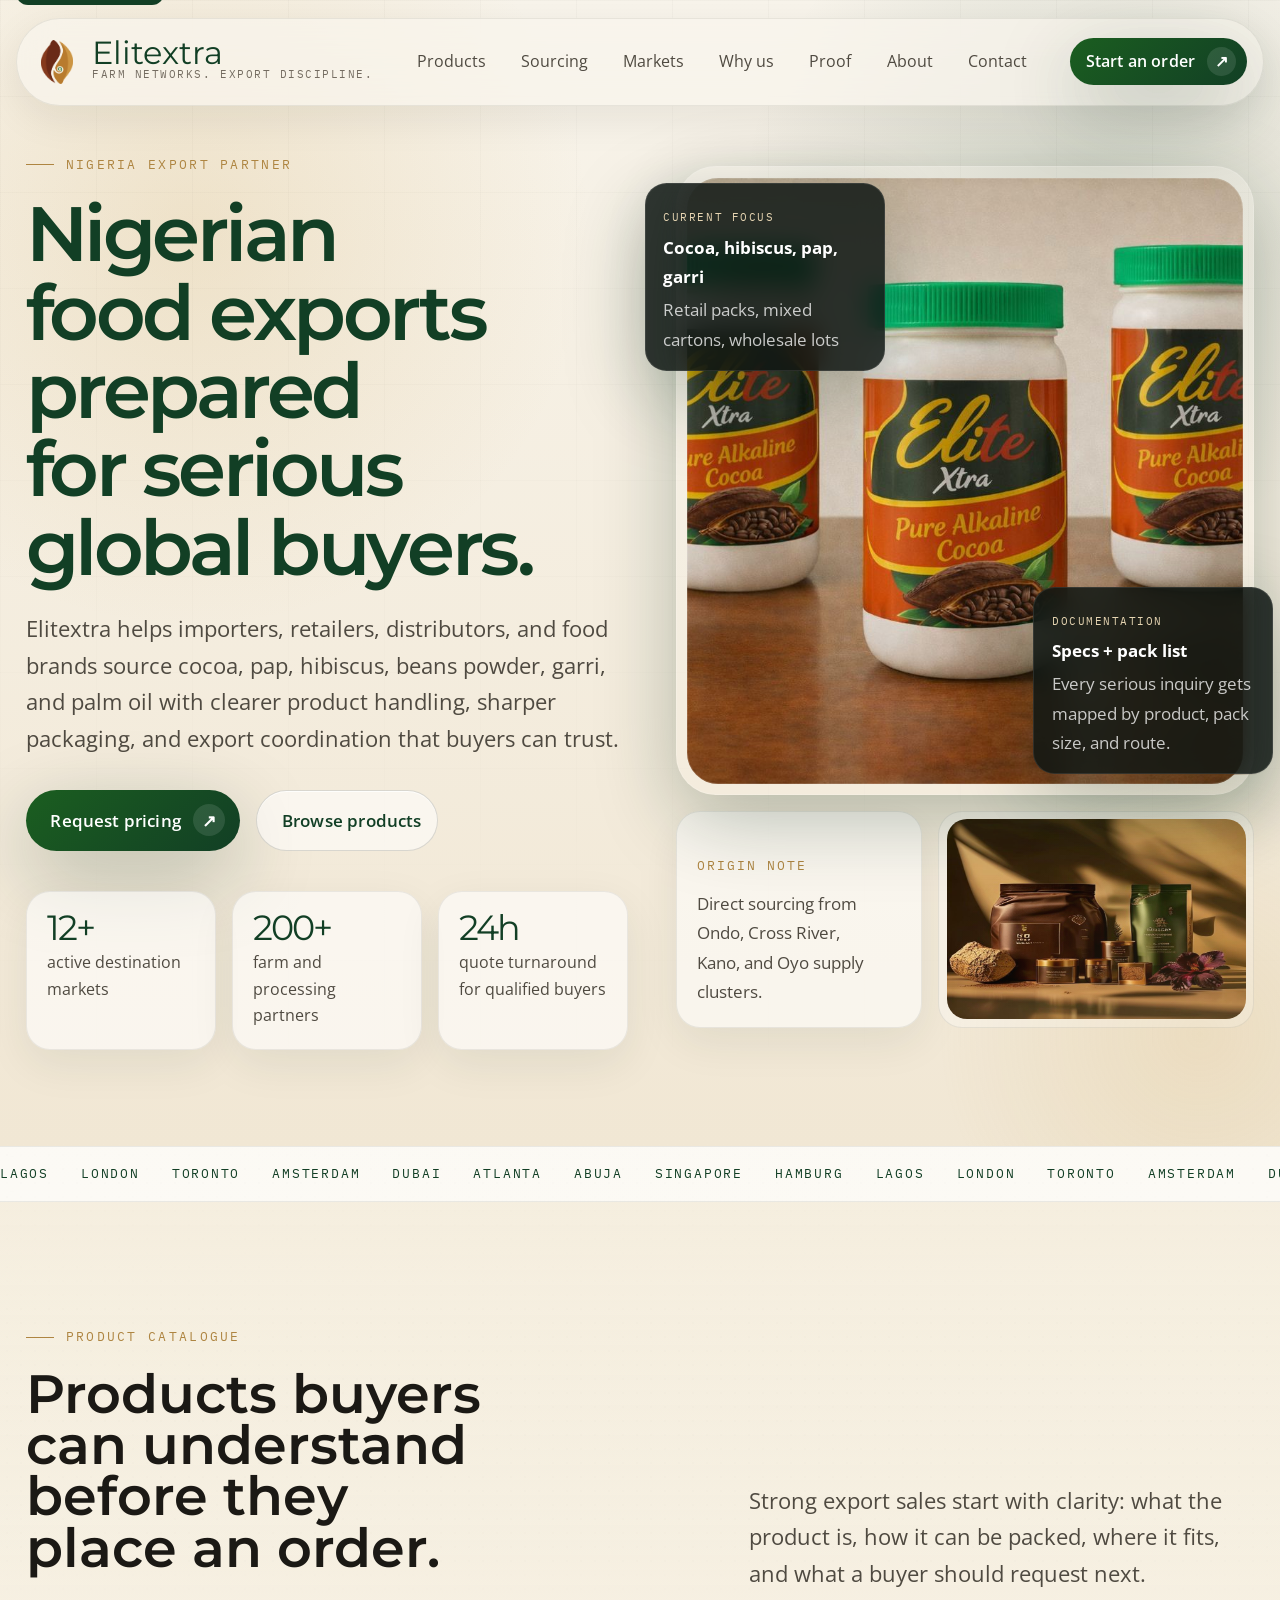
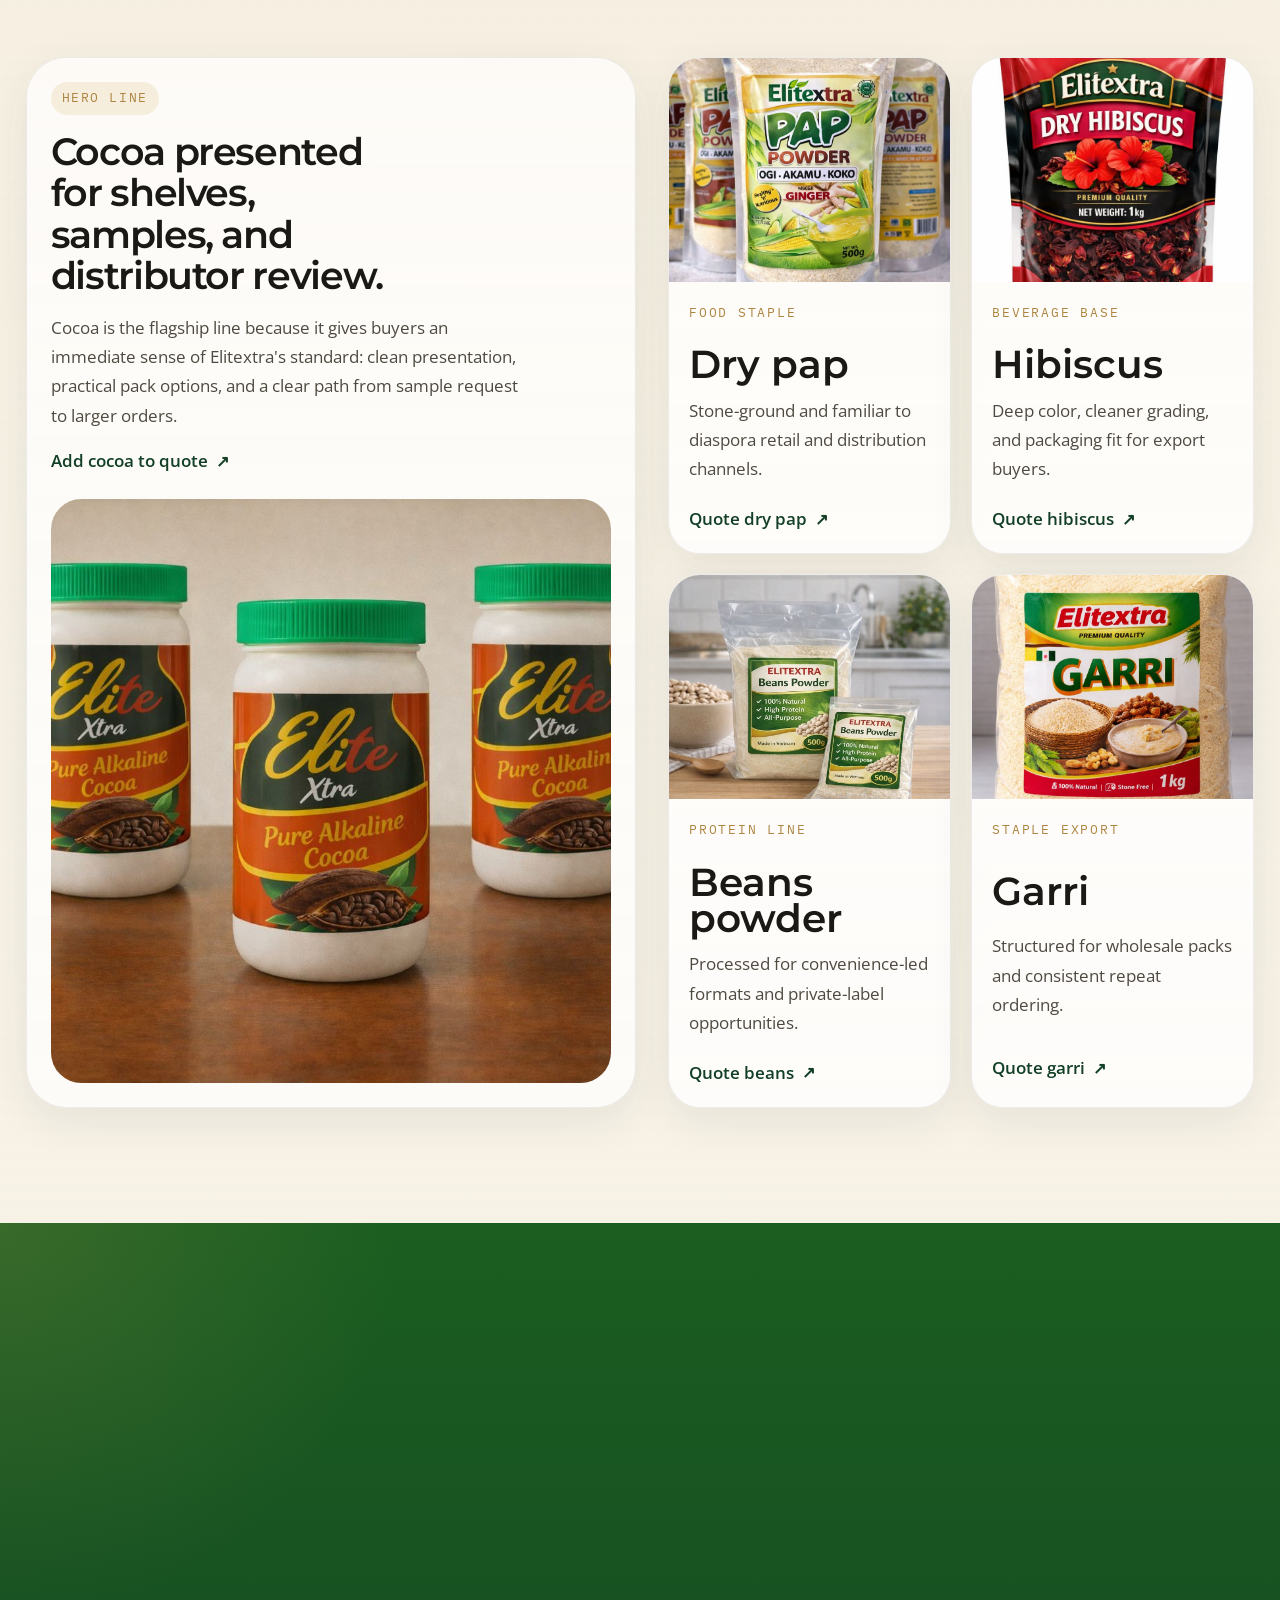
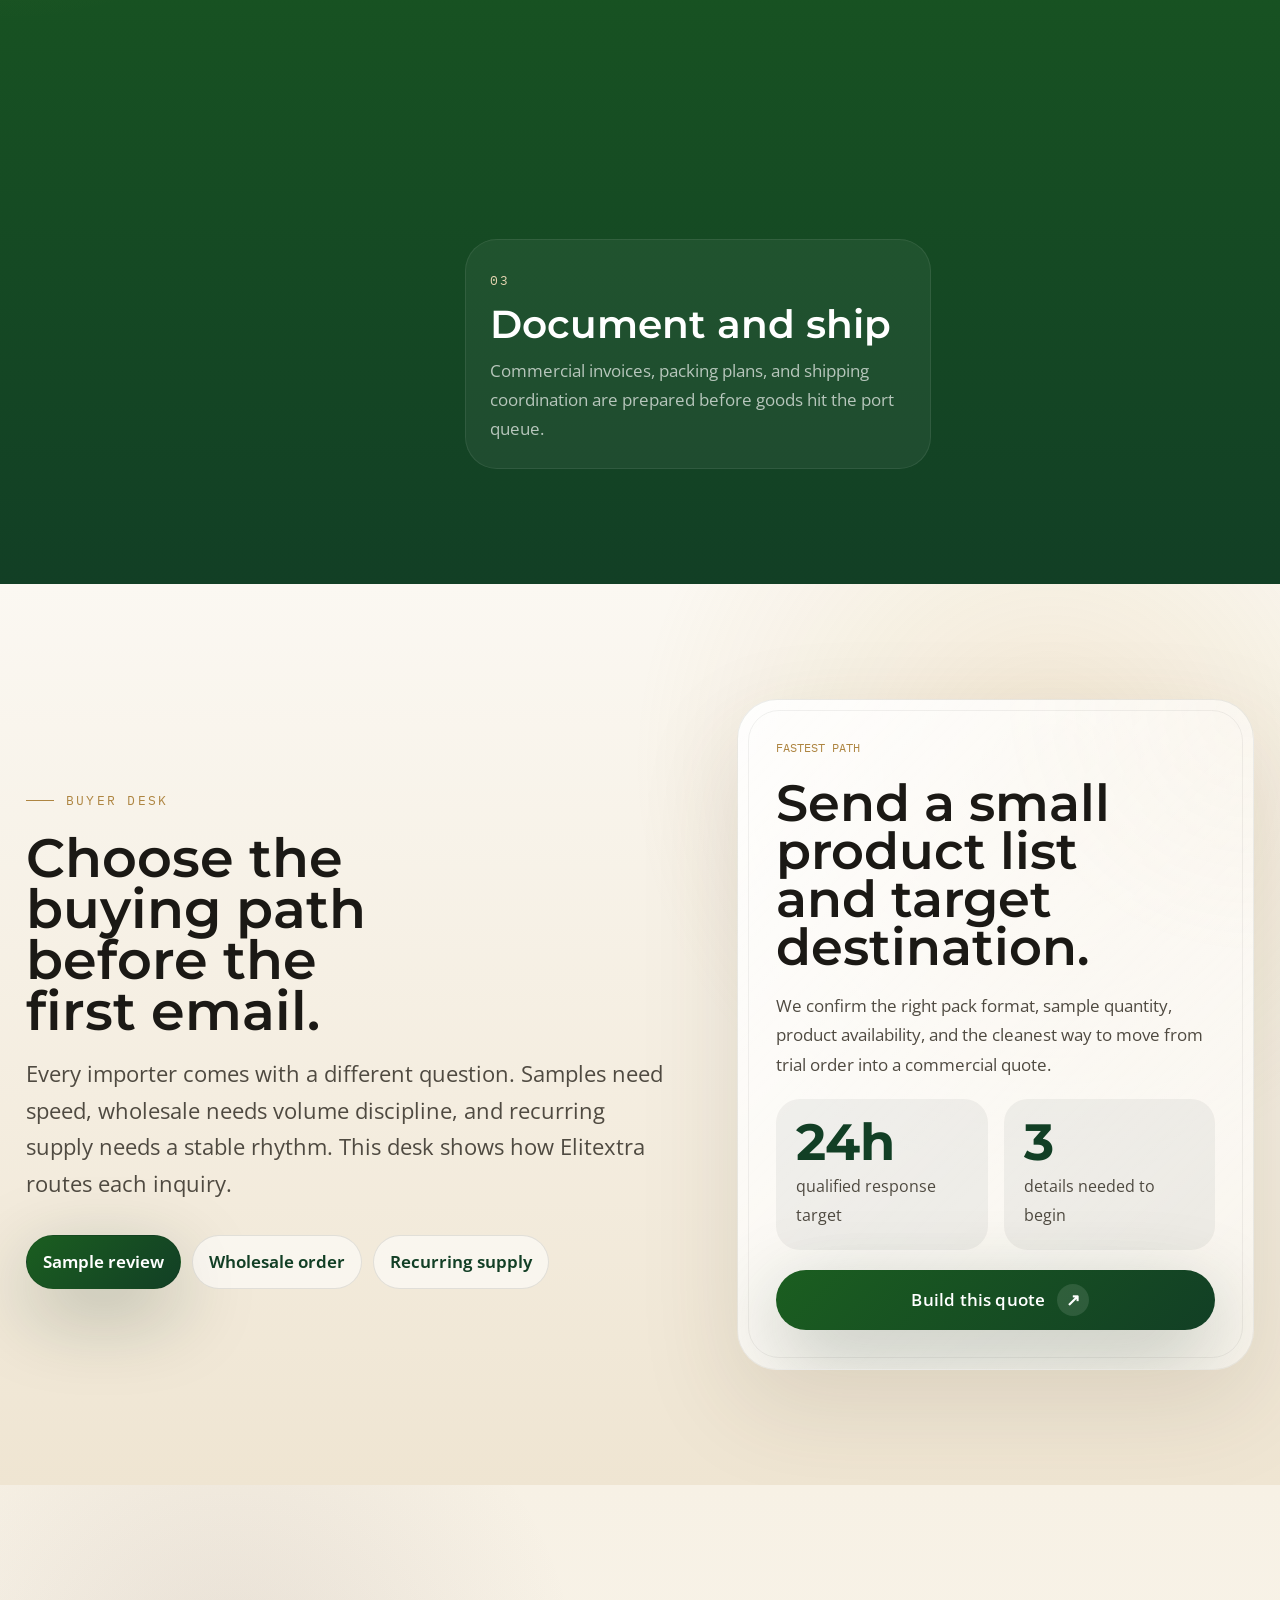
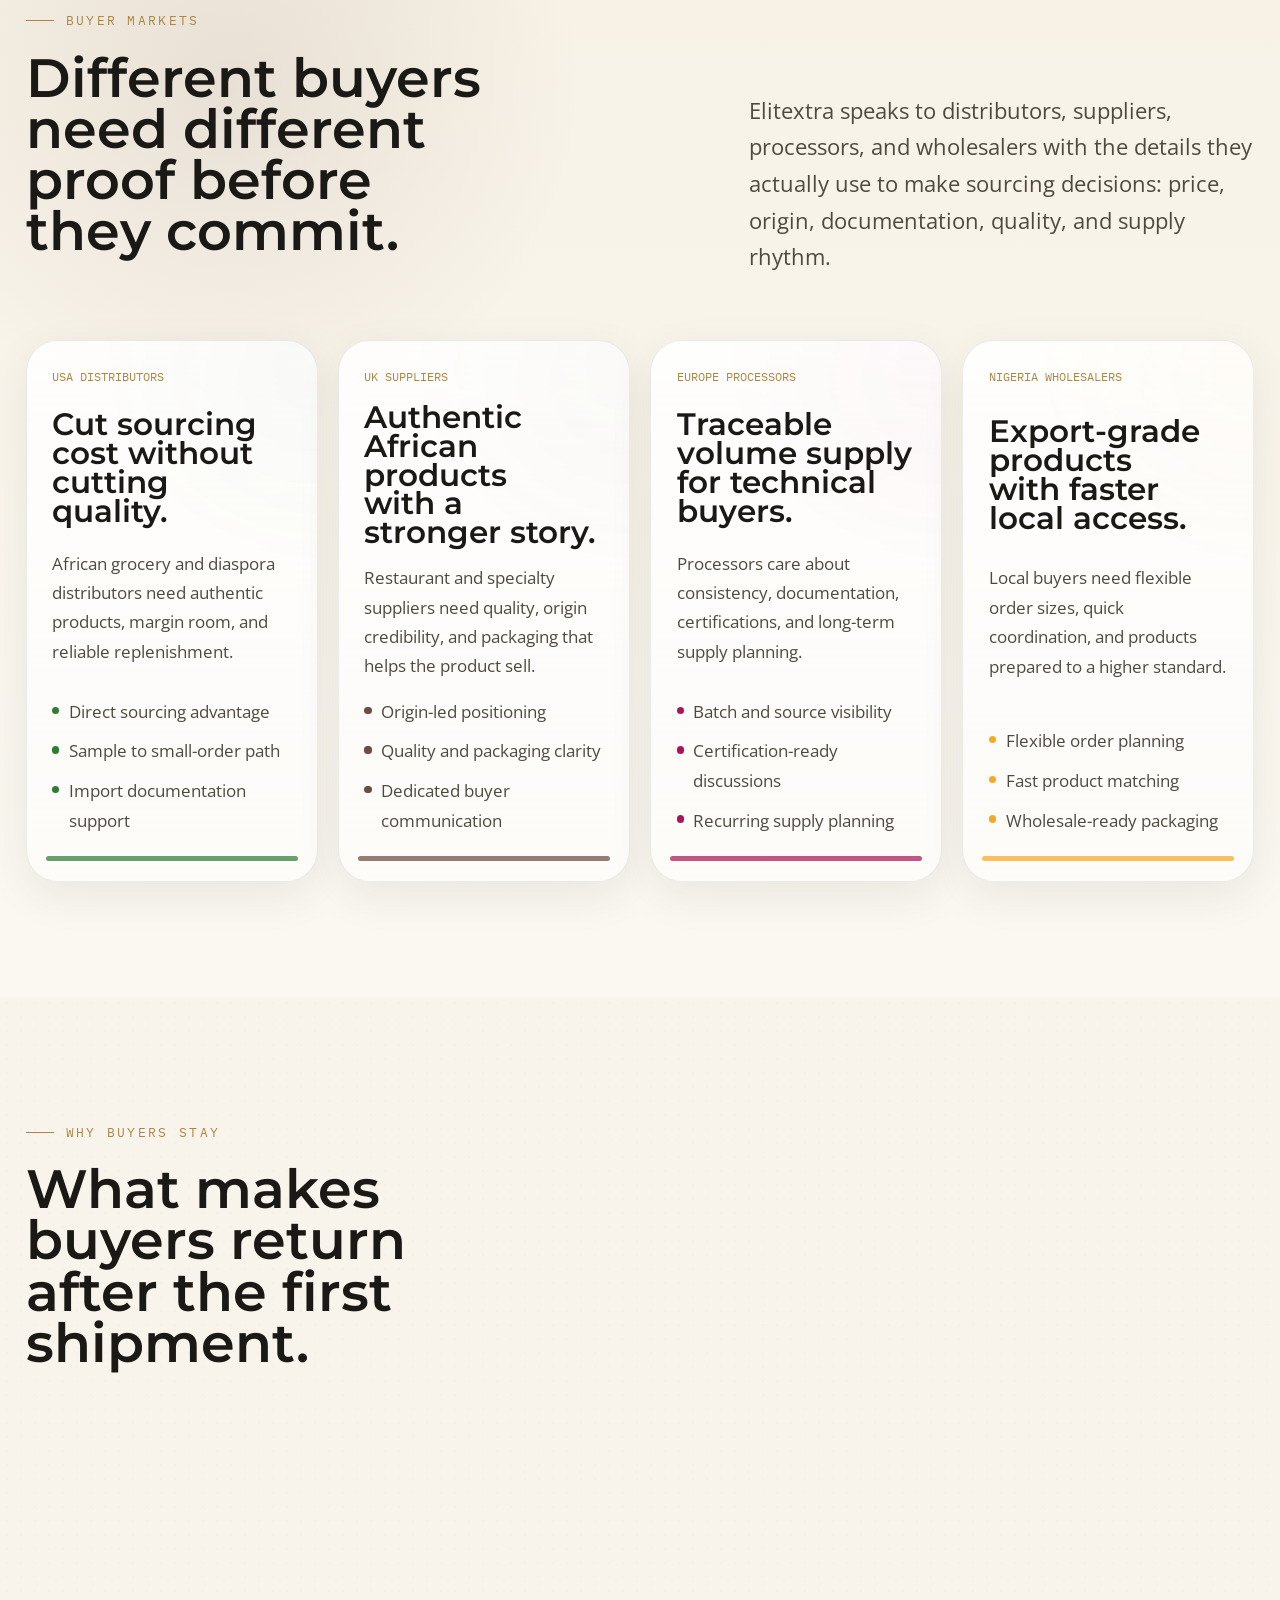
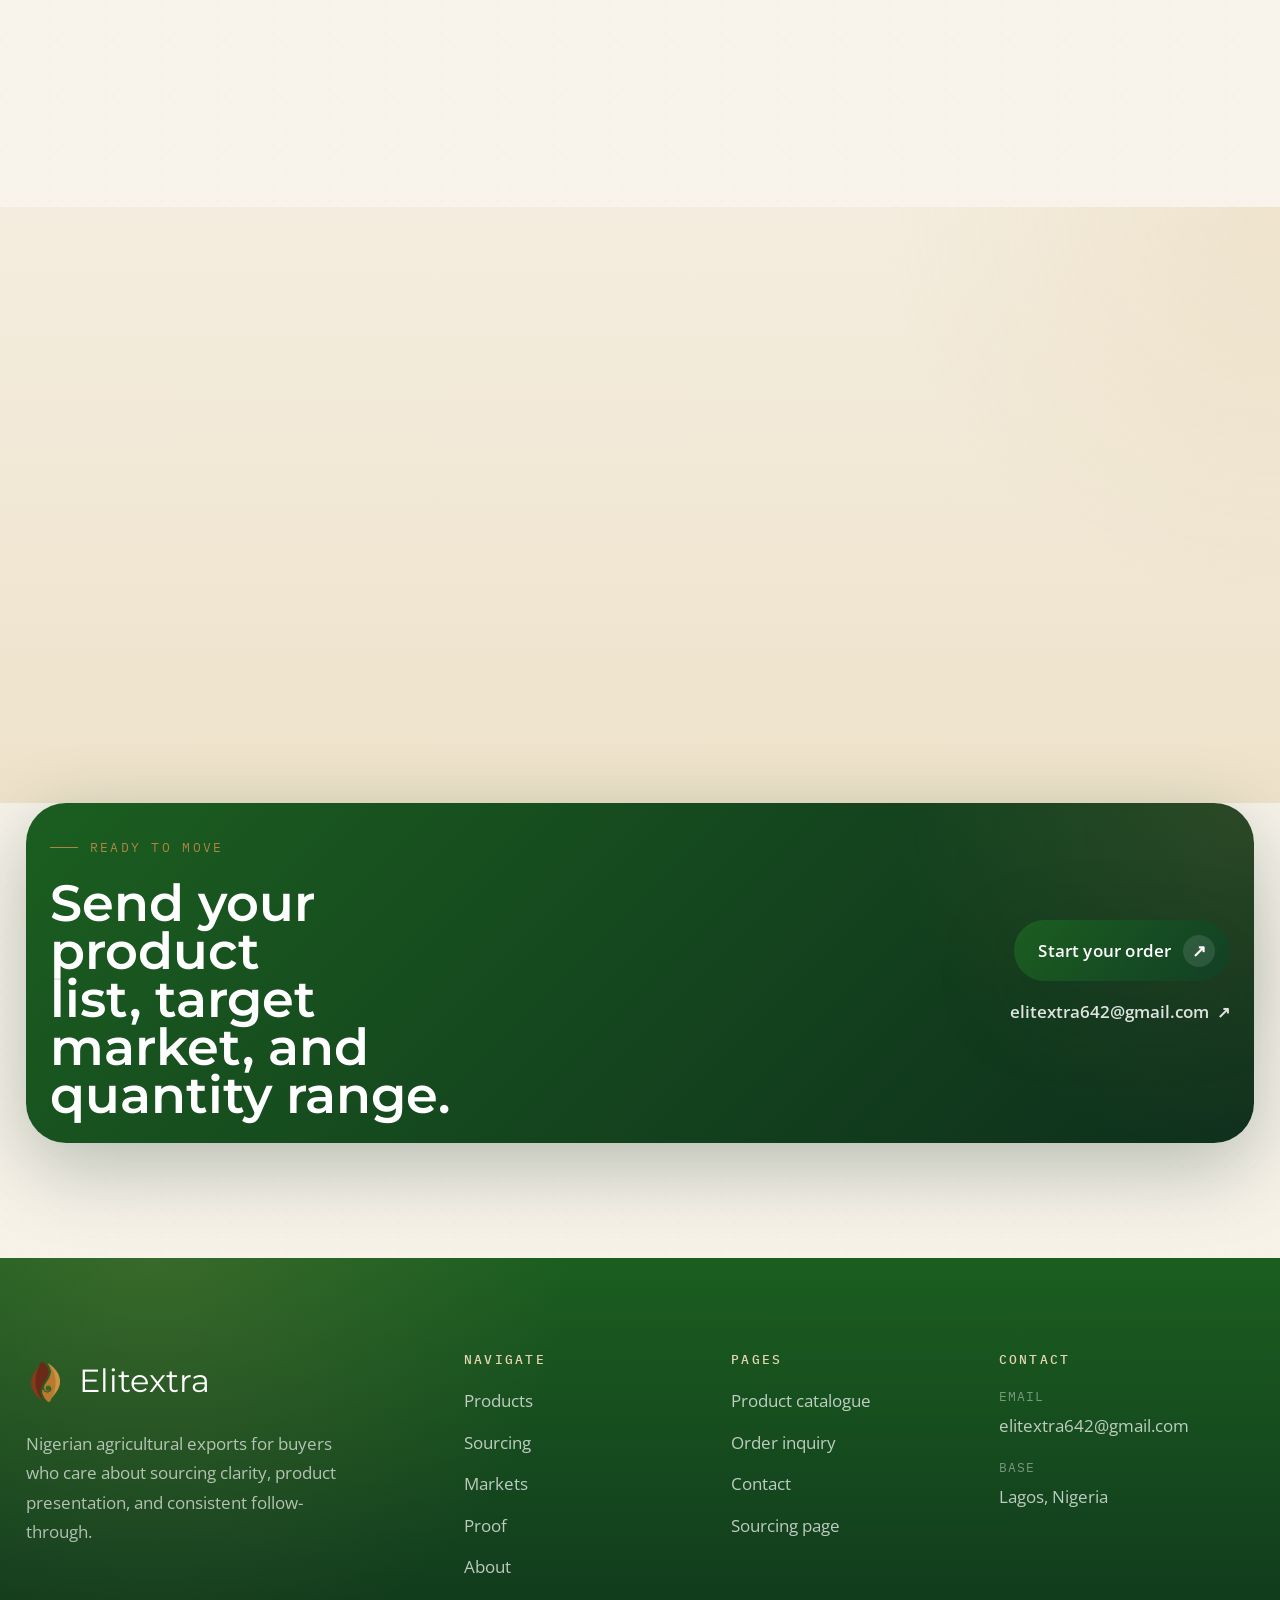
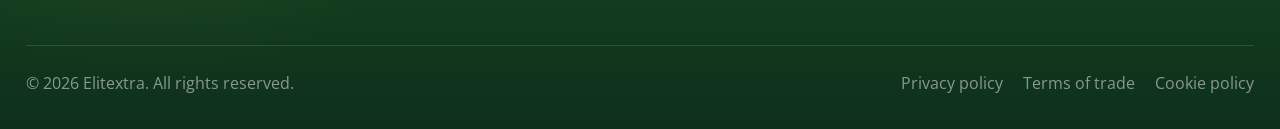
==== commit 7aa6528c: "Prepare dynamic publish candidate" ====
--- a/index.html
+++ b/index.html
@@ -441,7 +441,7 @@
               Start your order
               <span class="btn__icon">↗</span>
             </a>
-            <a href="mailto:exports@elitextra.com" class="text-link text-link--light">exports@elitextra.com</a>
+            <a href="mailto:elitextra642@gmail.com" class="text-link text-link--light">elitextra642@gmail.com</a>
           </div>
         </div>
       </div>
@@ -488,7 +488,7 @@
           <h3 class="footer__heading">Contact</h3>
           <div class="footer__contact-item">
             <span>Email</span>
-            <a href="mailto:exports@elitextra.com">exports@elitextra.com</a>
+            <a href="mailto:elitextra642@gmail.com">elitextra642@gmail.com</a>
           </div>
           <div class="footer__contact-item">
             <span>Base</span>
@@ -500,9 +500,9 @@
       <div class="footer__bottom">
         <p class="footer__copyright">© 2026 Elitextra. All rights reserved.</p>
         <div class="footer__legal">
-          <a href="contact.html">Privacy policy</a>
-          <a href="contact.html">Terms of trade</a>
-          <a href="contact.html">Cookie policy</a>
+          <a href="privacy.html">Privacy policy</a>
+          <a href="terms.html">Terms of trade</a>
+          <a href="cookies.html">Cookie policy</a>
         </div>
       </div>
     </div>
--- a/css/variables.css
+++ b/css/variables.css
@@ -1,9 +1,9 @@
 :root {
-  --forest-950: #0f1713;
-  --forest-900: #111a14;
-  --forest-800: #1f2d24;
-  --forest-700: #2e4334;
-  --forest-500: #54775f;
+  --forest-950: #0e2f1c;
+  --forest-900: #123f25;
+  --forest-800: #1b5e20;
+  --forest-700: #2e7d32;
+  --forest-500: #5cae65;
   --sand-50: #f7f1e5;
   --sand-100: #f1e7d1;
   --sand-200: #e6d5b2;
@@ -31,13 +31,14 @@
 
   --color-bg-primary: var(--stone-50);
   --color-bg-secondary: var(--sand-50);
-  --color-bg-dark: var(--forest-900);
+  --color-bg-dark: var(--forest-800);
   --color-text-primary: var(--ink-900);
   --color-text-secondary: var(--ink-700);
   --color-text-tertiary: var(--ink-500);
 
-  --font-display: "Cormorant Garamond", Georgia, serif;
-  --font-body: "Outfit", "Segoe UI", sans-serif;
+  --font-display: "Montserrat", "Segoe UI", sans-serif;
+  --font-body: "Open Sans", "Segoe UI", sans-serif;
+  --font-accent: "Playfair Display", Georgia, serif;
   --font-mono: "IBM Plex Mono", Consolas, monospace;
 
   --text-xs: clamp(0.72rem, 0.7rem + 0.16vw, 0.8rem);
@@ -77,8 +78,8 @@
   --section-padding-x: clamp(1rem, 2vw, 2rem);
   --section-padding-y: clamp(5rem, 9vw, 9rem);
 
-  --shadow-soft: 0 20px 60px rgba(24, 22, 18, 0.08);
-  --shadow-deep: 0 28px 100px rgba(10, 13, 11, 0.35);
+  --shadow-soft: 0 14px 44px rgba(28, 48, 32, 0.08);
+  --shadow-deep: 0 24px 80px rgba(14, 47, 28, 0.28);
   --shadow-glow: 0 18px 50px rgba(208, 169, 94, 0.16);
 
   --transition-fast: 160ms cubic-bezier(0.32, 0.72, 0, 1);
--- a/css/base.css
+++ b/css/base.css
@@ -1,4 +1,4 @@
-@import url("https://fonts.googleapis.com/css2?family=Cormorant+Garamond:wght@500;600;700&family=IBM+Plex+Mono:wght@400;500&family=Outfit:wght@300;400;500;600;700&display=swap");
+@import url("https://fonts.googleapis.com/css2?family=IBM+Plex+Mono:wght@400;500&family=Montserrat:wght@400;500;600;700;800&family=Open+Sans:wght@400;500;600;700&family=Playfair+Display:wght@600;700&display=swap");
 
 *,
 *::before,
@@ -103,7 +103,7 @@
   color: var(--white);
   background:
     radial-gradient(circle at top left, rgba(208, 169, 94, 0.16), transparent 25%),
-    linear-gradient(180deg, #101813 0%, #131e17 100%);
+    linear-gradient(180deg, var(--forest-800) 0%, var(--forest-900) 100%);
 }
 
 .section--cream {
@@ -184,7 +184,7 @@
 }
 
 .section-heading {
-  margin-bottom: var(--space-16);
+  margin-bottom: clamp(2.5rem, 5vw, var(--space-16));
 }
 
 .section-heading--split {
@@ -230,7 +230,7 @@
 }
 
 .font-accent {
-  font-family: var(--font-display);
+  font-family: var(--font-accent);
 }
 
 .bg-cream {
--- a/css/animations.css
+++ b/css/animations.css
@@ -217,7 +217,12 @@
 .reveal {
   opacity: 0;
   transform: translateY(30px);
-  transition: opacity 0.7s ease, transform 0.7s ease;
+  transition: opacity 0.7s cubic-bezier(0.22, 1, 0.36, 1), transform 0.7s cubic-bezier(0.22, 1, 0.36, 1);
+}
+
+html:not(.js-enabled) .reveal {
+  opacity: 1;
+  transform: none;
 }
 
 .reveal.revealed {
@@ -269,7 +274,12 @@
 .stagger-children > * {
   opacity: 0;
   transform: translateY(20px);
-  transition: opacity 0.5s ease, transform 0.5s ease;
+  transition: opacity 0.5s cubic-bezier(0.22, 1, 0.36, 1), transform 0.5s cubic-bezier(0.22, 1, 0.36, 1);
+}
+
+html:not(.js-enabled) .stagger-children > * {
+  opacity: 1;
+  transform: none;
 }
 
 .stagger-children.revealed > *:nth-child(1) { opacity: 1; transform: translateY(0); transition-delay: 0s; }
@@ -409,4 +419,4 @@
   .reveal-scale.revealed {
     transform: translateY(0);
   }
-}+}
--- a/css/components.css
+++ b/css/components.css
@@ -151,6 +151,12 @@
     filter 0.9s cubic-bezier(0.22, 1, 0.36, 1);
 }
 
+html:not(.js-enabled) .reveal {
+  opacity: 1;
+  transform: none;
+  filter: blur(0);
+}
+
 .reveal-delay-1 { transition-delay: 80ms; }
 .reveal-delay-2 { transition-delay: 160ms; }
 .reveal-delay-3 { transition-delay: 240ms; }
--- a/css/layout.css
+++ b/css/layout.css
@@ -166,7 +166,9 @@
 }
 
 .footer {
-  background: linear-gradient(180deg, #121b15 0%, #0e1511 100%);
+  background:
+    radial-gradient(circle at 12% 0%, rgba(208, 169, 94, 0.16), transparent 26rem),
+    linear-gradient(180deg, var(--forest-800) 0%, var(--forest-950) 100%);
   color: rgba(255, 255, 255, 0.82);
   padding-top: var(--space-24);
   padding-bottom: var(--space-8);
--- a/css/home.css
+++ b/css/home.css
@@ -45,9 +45,11 @@
 
 .home-hero__title {
   font-size: var(--text-4xl);
-  max-width: 10.5ch;
+  max-width: 13ch;
   margin-bottom: var(--space-6);
   color: var(--forest-900);
+  letter-spacing: -0.045em;
+  line-height: 1.02;
 }
 
 .home-hero__lead {
@@ -242,7 +244,9 @@
 
 .product-atlas__copy h3 {
   font-size: clamp(2rem, 3vw, 3.1rem);
-  max-width: 9ch;
+  max-width: 13ch;
+  letter-spacing: -0.035em;
+  line-height: 1.08;
 }
 
 .product-atlas__copy p {
@@ -677,7 +681,7 @@
   border-radius: var(--radius-2xl);
   background:
     radial-gradient(circle at right top, rgba(208, 169, 94, 0.14), transparent 28%),
-    linear-gradient(135deg, #162119 0%, #0f1713 100%);
+    linear-gradient(135deg, var(--forest-800) 0%, var(--forest-950) 100%);
   color: var(--white);
   box-shadow: var(--shadow-deep);
 }
--- a/css/inner.css
+++ b/css/inner.css
@@ -32,7 +32,7 @@
   position: absolute;
   inset: 0;
   background:
-    linear-gradient(90deg, rgba(15, 23, 19, 0.88), rgba(15, 23, 19, 0.32)),
+    linear-gradient(90deg, rgba(14, 47, 28, 0.86), rgba(27, 94, 32, 0.28)),
     var(--hero-image);
   background-size: cover;
   background-position: center;
@@ -67,12 +67,12 @@
 }
 
 .page-title {
-  max-width: 11ch;
+  max-width: 14ch;
   margin: 0 0 1.5rem;
   font-family: var(--font-display);
-  font-size: clamp(3rem, 9vw, 7rem);
-  line-height: 0.95;
-  letter-spacing: 0;
+  font-size: clamp(2.35rem, 6vw, 4.8rem);
+  line-height: 1.06;
+  letter-spacing: -0.035em;
   color: var(--forest-900);
 }
 
@@ -124,12 +124,12 @@
 }
 
 .display-heading {
-  max-width: 12ch;
+  max-width: 15ch;
   margin-bottom: 1.4rem;
   font-family: var(--font-display);
-  font-size: clamp(2.4rem, 5vw, 4.8rem);
-  line-height: 0.98;
-  letter-spacing: 0;
+  font-size: clamp(1.9rem, 3.6vw, 3.25rem);
+  line-height: 1.12;
+  letter-spacing: -0.03em;
 }
 
 .media-panel {
@@ -190,7 +190,7 @@
 }
 
 .product-grid-premium {
-  grid-template-columns: repeat(3, minmax(0, 1fr));
+  grid-template-columns: repeat(2, minmax(0, 1fr));
 }
 
 .contact-grid,
@@ -262,9 +262,15 @@
 }
 
 .product-card-premium__body {
-  display: grid;
+  display: flex;
+  min-height: 18.5rem;
+  flex-direction: column;
   gap: 0.75rem;
   padding: 1.35rem;
+}
+
+.product-card-premium__body .text-link {
+  margin-top: auto;
 }
 
 .product-card-premium__meta,
@@ -278,11 +284,22 @@
 
 .product-card-premium h3 {
   font-size: var(--text-xl);
-  letter-spacing: 0;
+  letter-spacing: -0.02em;
 }
 
 .product-card-premium p {
   color: var(--color-text-secondary);
+}
+
+.price-badge {
+  width: fit-content;
+  padding: 0.48rem 0.72rem;
+  border-radius: var(--radius-pill);
+  background: rgba(46, 125, 50, 0.1);
+  border: 1px solid rgba(46, 125, 50, 0.16);
+  color: var(--forest-800);
+  font-weight: 750;
+  font-size: var(--text-sm);
 }
 
 .spec-list {
@@ -309,7 +326,7 @@
   color: var(--white);
   background:
     radial-gradient(circle at 20% 20%, rgba(208, 169, 94, 0.14), transparent 24rem),
-    linear-gradient(135deg, #142018 0%, #0f1713 100%);
+    linear-gradient(135deg, var(--forest-800) 0%, var(--forest-950) 100%);
 }
 
 .dark-band .display-heading,
@@ -433,7 +450,7 @@
   border-radius: var(--radius-2xl);
   color: var(--white);
   background:
-    linear-gradient(135deg, rgba(46, 67, 52, 0.92), rgba(15, 23, 19, 0.96)),
+    linear-gradient(135deg, rgba(27, 94, 32, 0.92), rgba(14, 47, 28, 0.96)),
     var(--cta-image, none);
   background-size: cover;
   background-position: center;
@@ -450,6 +467,41 @@
 
 .cta-panel p {
   color: rgba(255, 255, 255, 0.74);
+}
+
+.pricing-grid {
+  display: grid;
+  grid-template-columns: repeat(2, minmax(0, 1fr));
+  gap: 1rem;
+}
+
+.pricing-card {
+  display: grid;
+  gap: 0.85rem;
+  min-height: 14rem;
+  padding: clamp(1.2rem, 2vw, 1.65rem);
+  border-radius: var(--radius-xl);
+  border: 1px solid rgba(46, 125, 50, 0.12);
+  background:
+    radial-gradient(circle at top right, rgba(201, 162, 39, 0.13), transparent 12rem),
+    rgba(255, 255, 255, 0.74);
+  box-shadow: var(--shadow-soft);
+}
+
+.pricing-card--wide {
+  grid-column: span 2;
+}
+
+.pricing-card h3 {
+  font-family: var(--font-display);
+  font-size: clamp(1.65rem, 3vw, 2.45rem);
+  line-height: 1.08;
+  letter-spacing: -0.04em;
+  color: var(--forest-800);
+}
+
+.pricing-card p {
+  color: var(--color-text-secondary);
 }
 
 .logo-img {
@@ -735,8 +787,13 @@
   .values-grid,
   .stat-strip,
   .form-grid,
-  .check-grid {
+  .check-grid,
+  .pricing-grid {
     grid-template-columns: 1fr;
+  }
+
+  .pricing-card--wide {
+    grid-column: auto;
   }
 
   .timeline-item {
